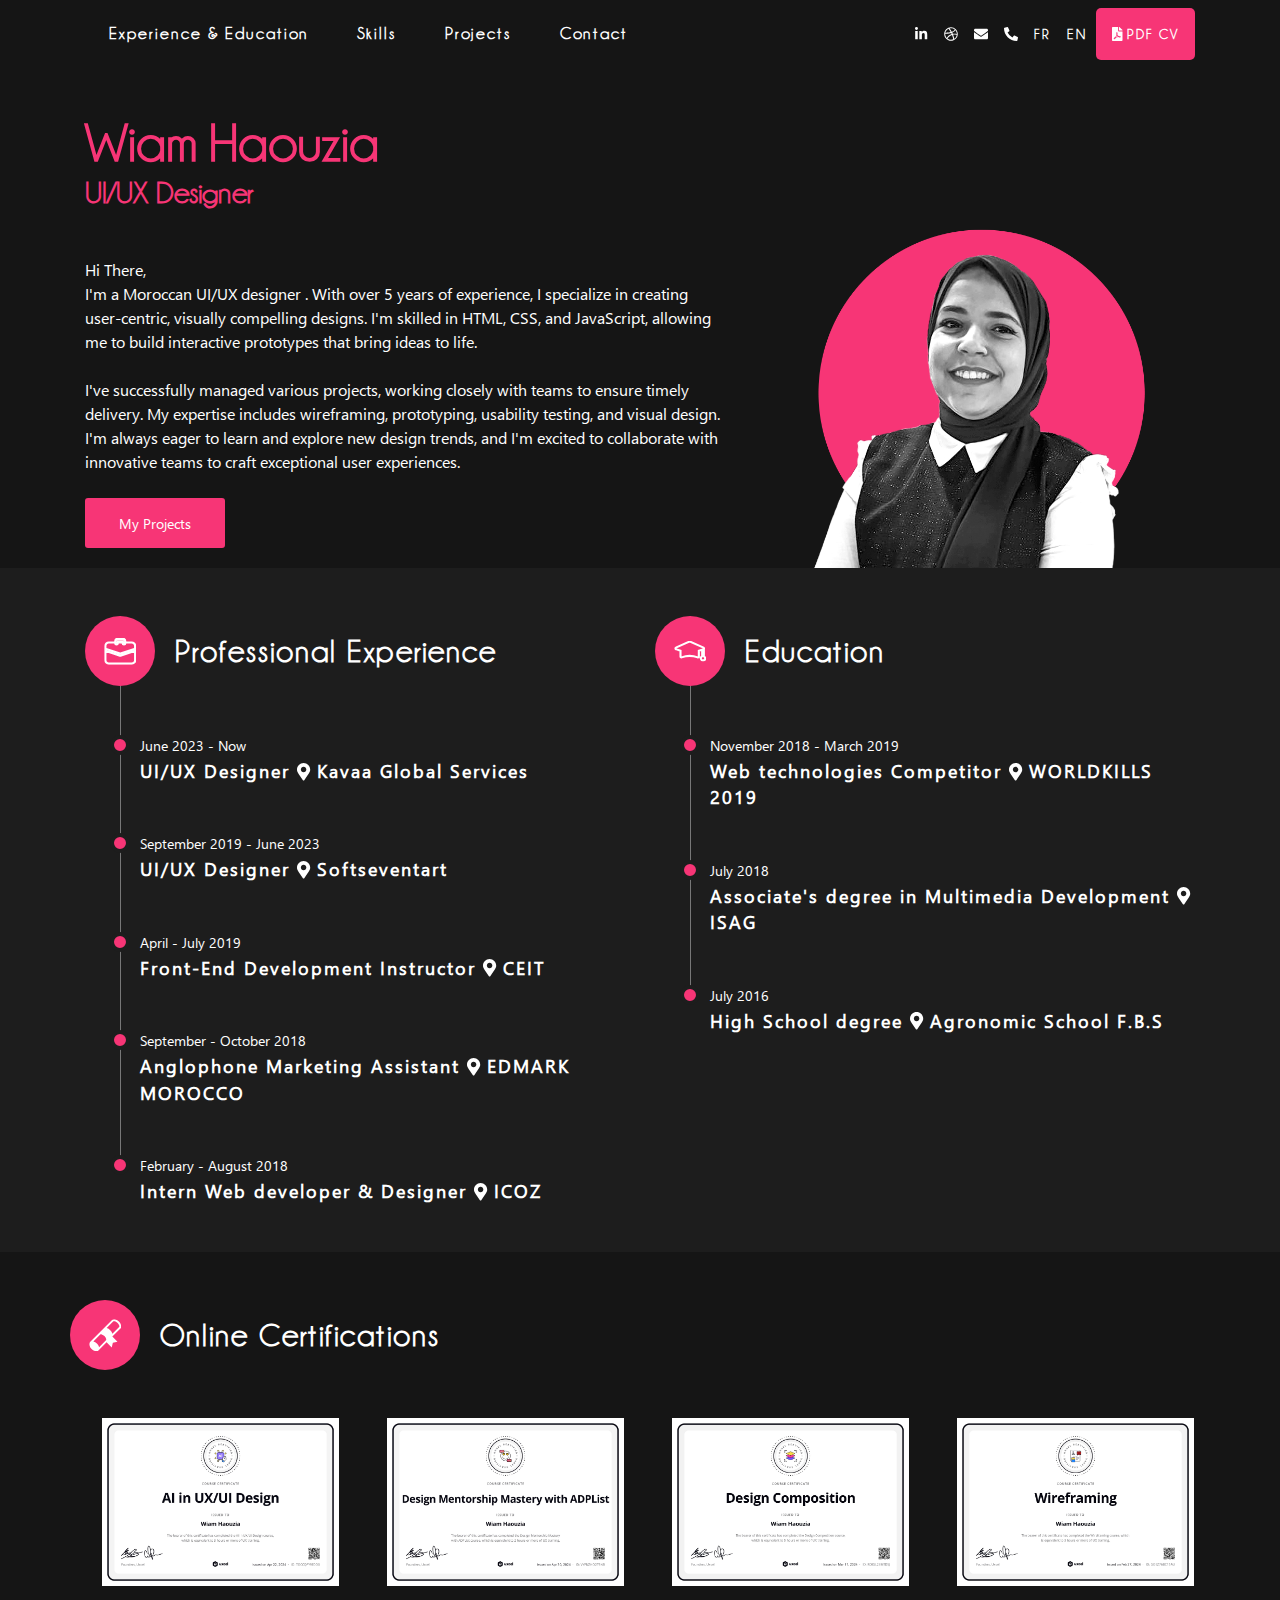
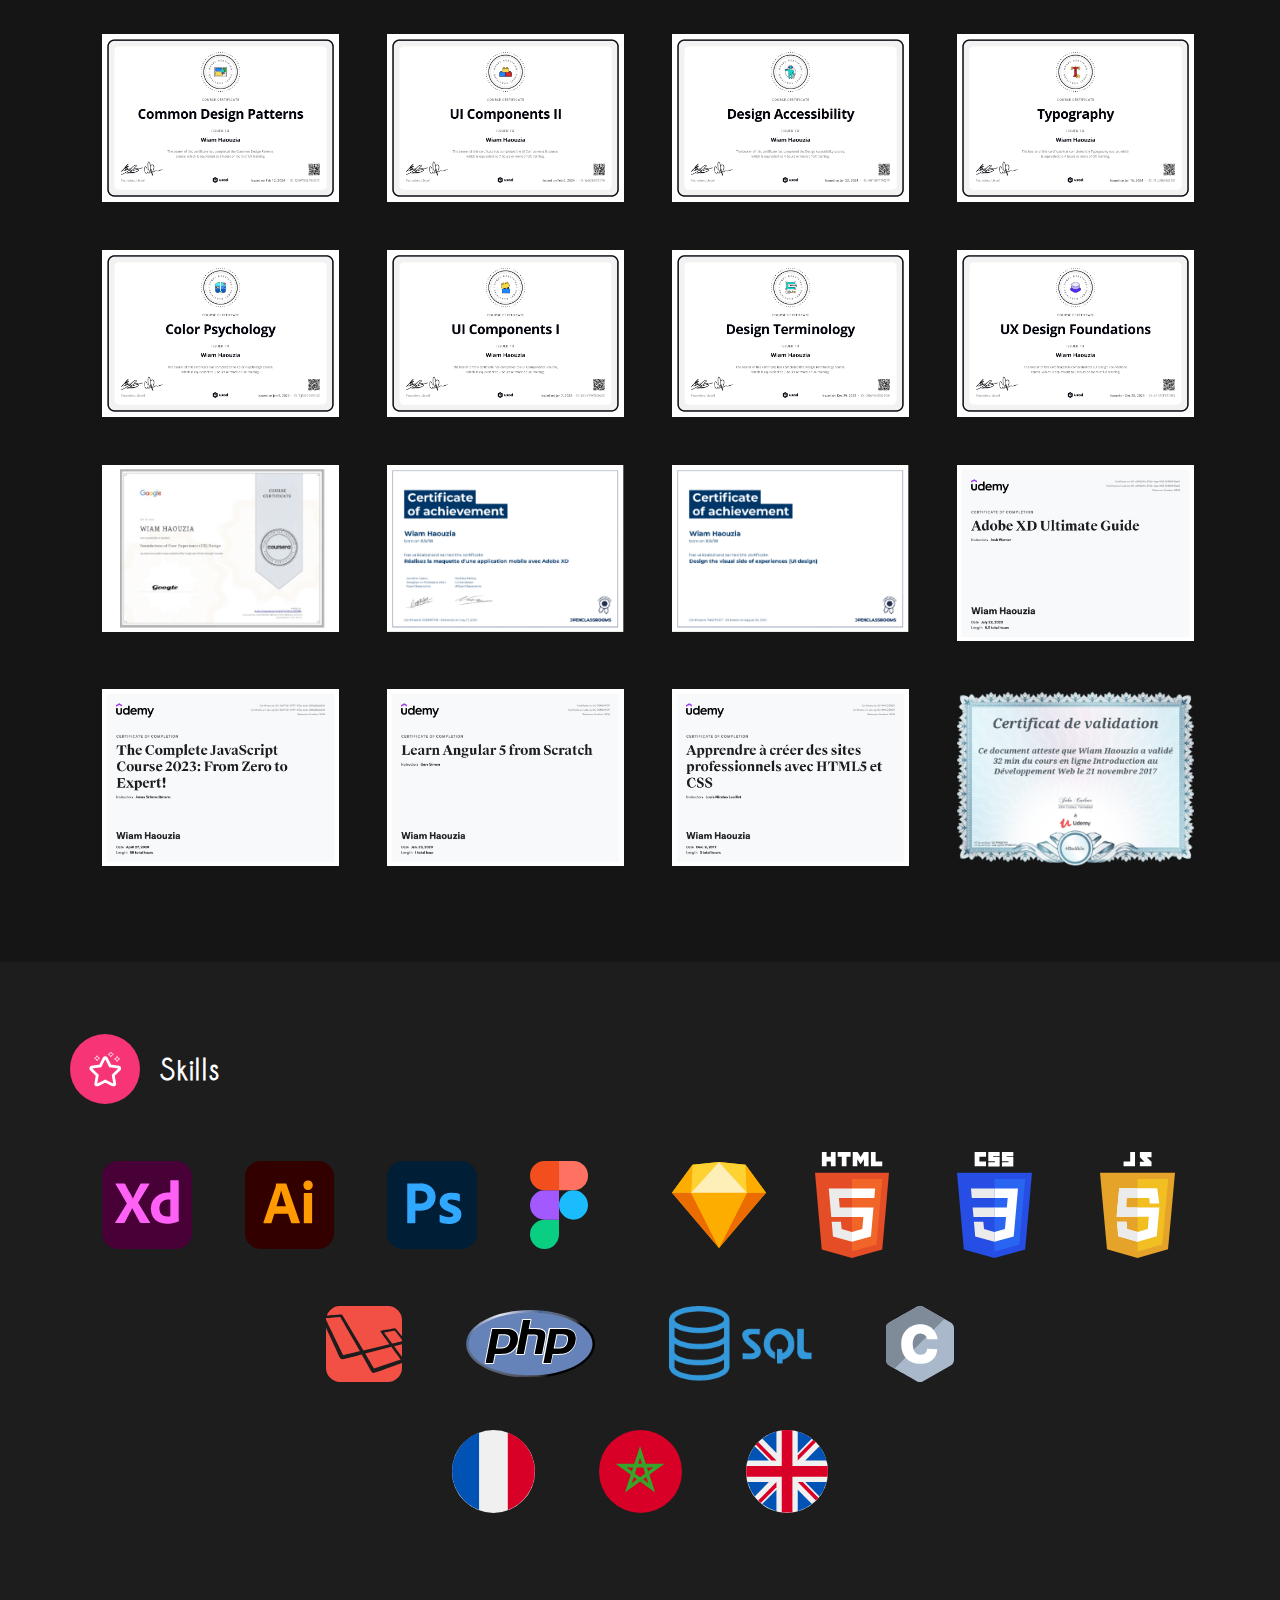
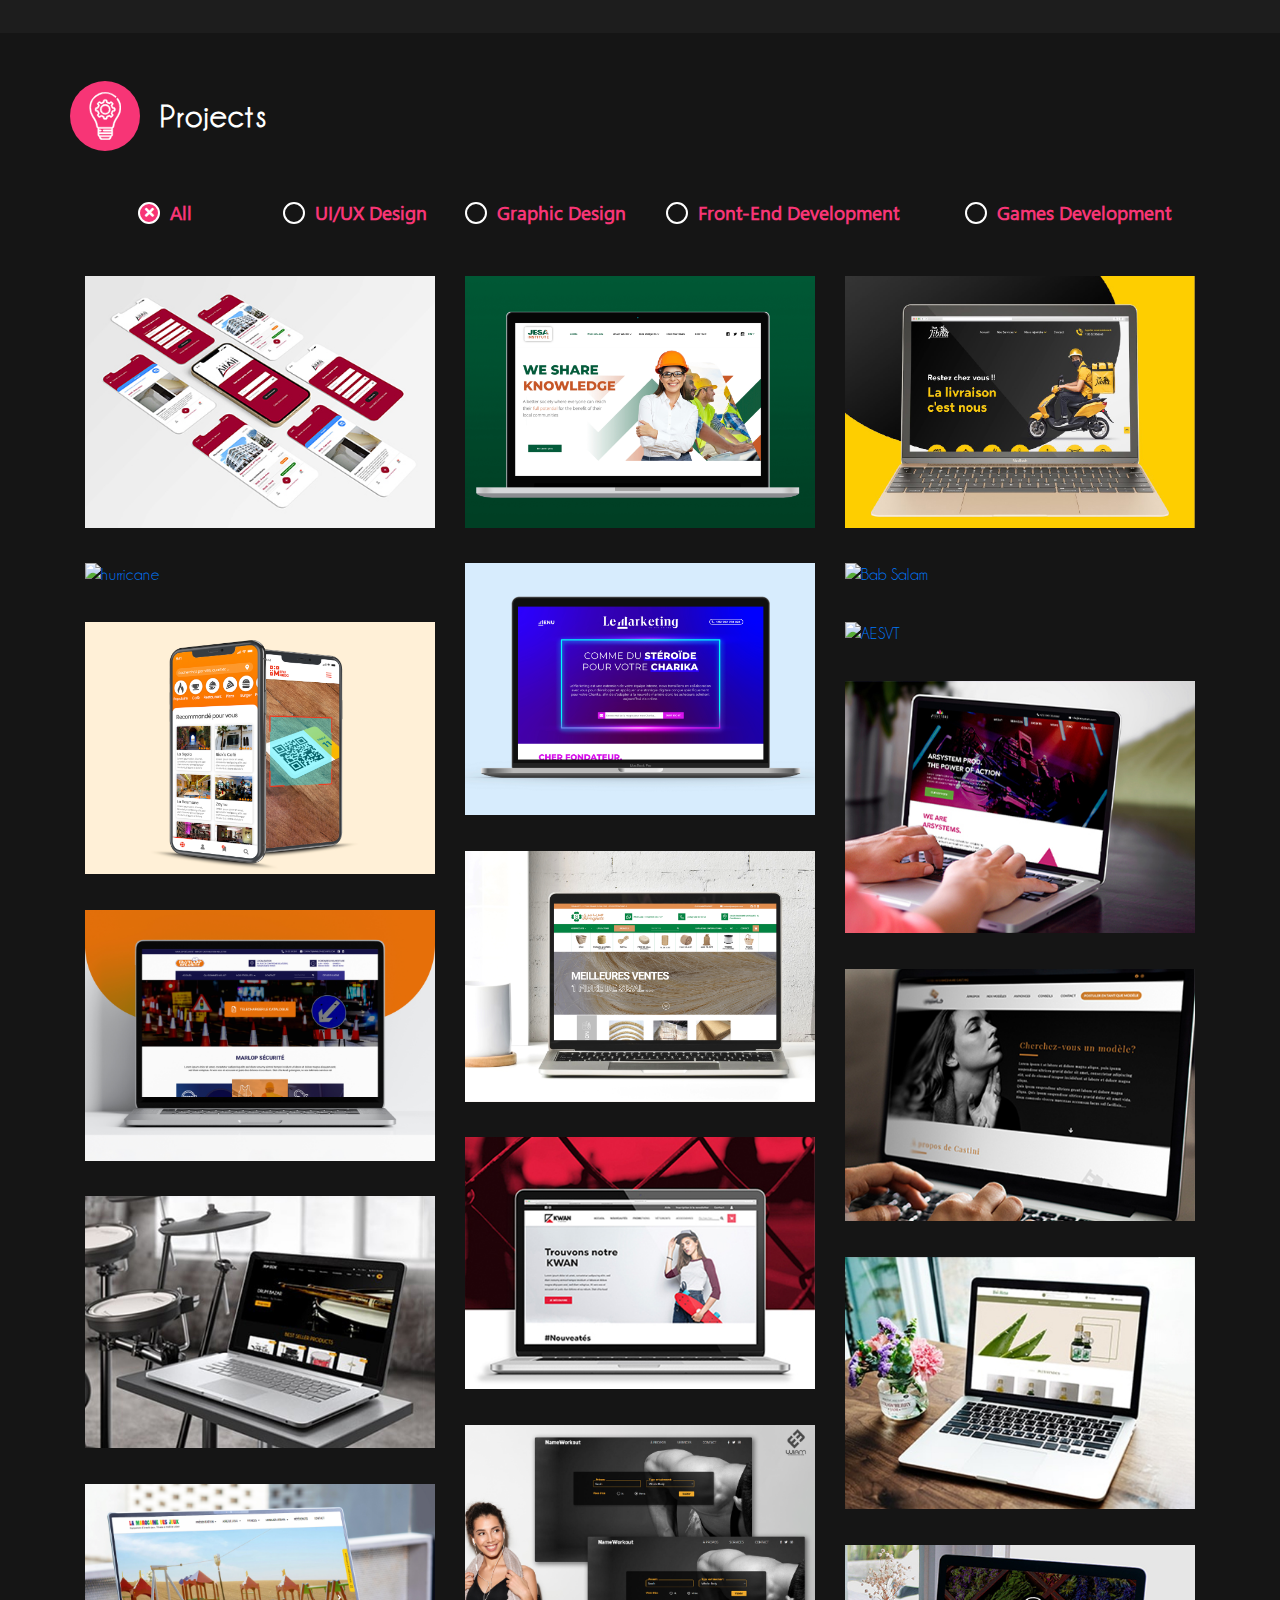
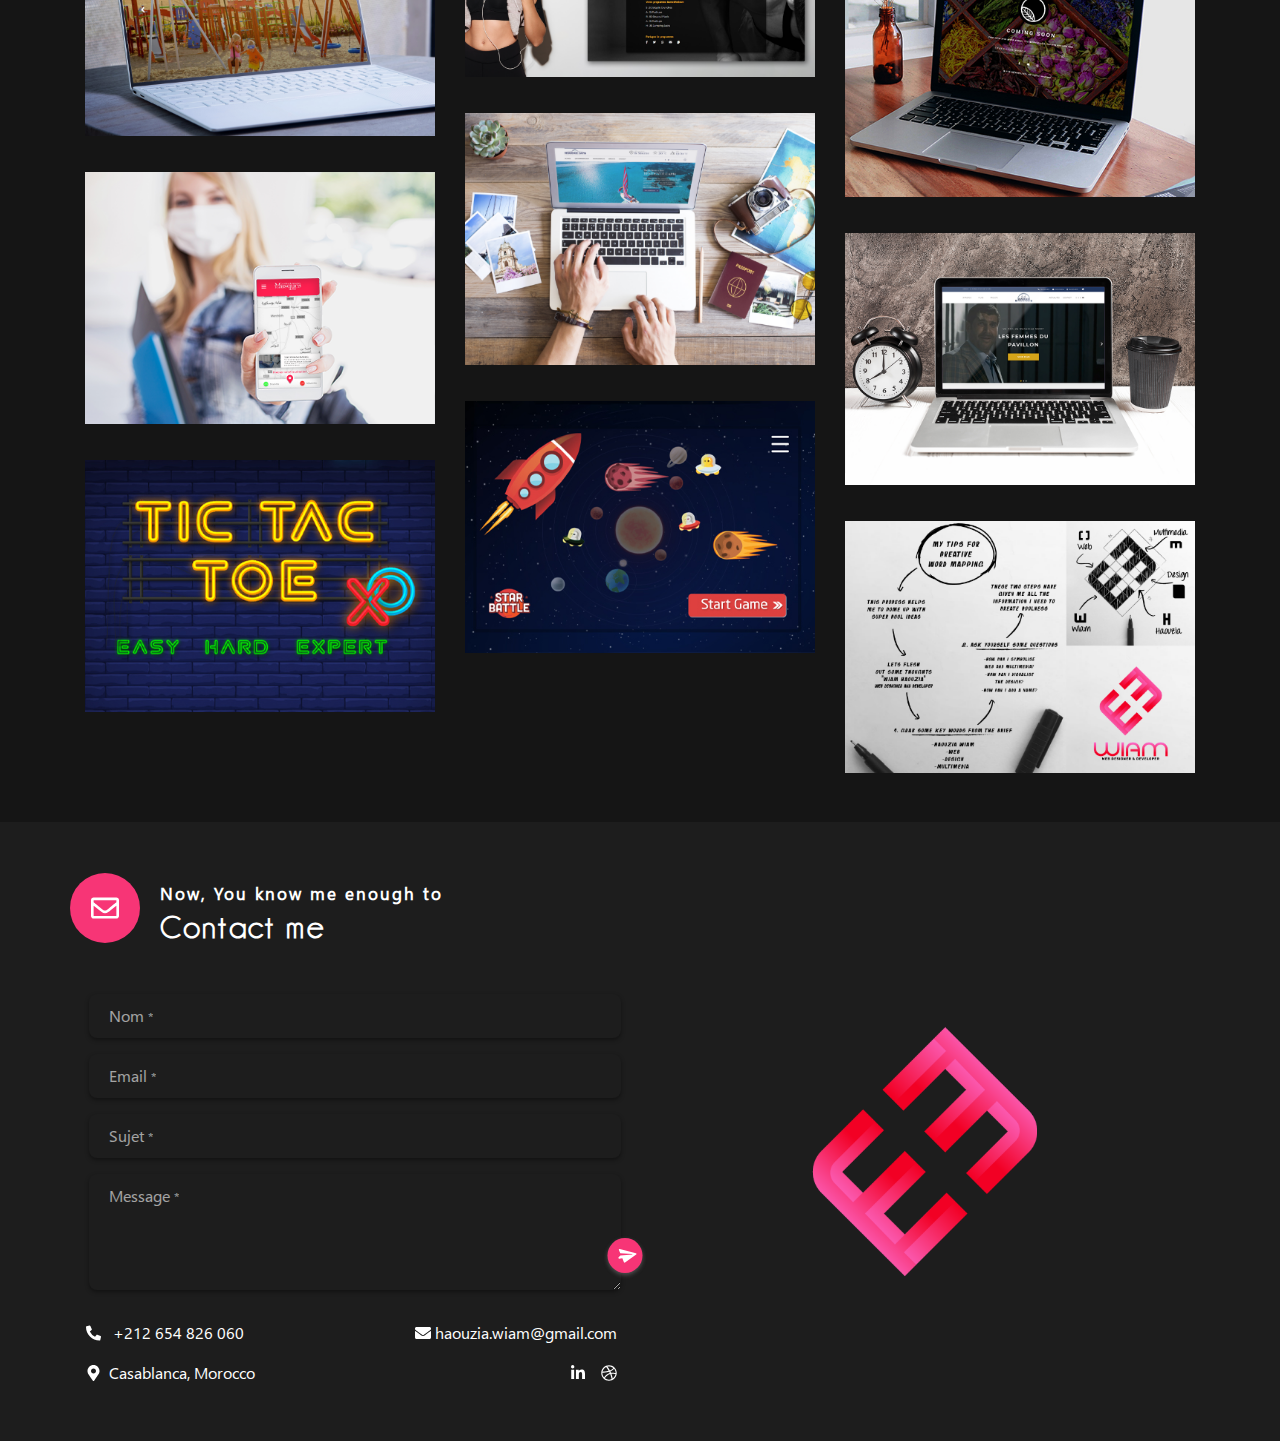
==== index.html @ c9cec3f2 "g" ====
<!DOCTYPE html>
<html lang="en">
<head>
   <!-- Google tag (gtag.js) -->
<script async src="https://www.googletagmanager.com/gtag/js?id=G-D6KEL7SD7N"></script>
<script>
  window.dataLayer = window.dataLayer || [];
  function gtag(){dataLayer.push(arguments);}
  gtag('js', new Date());

  gtag('config', 'G-D6KEL7SD7N');
</script>
    <meta charset="UTF-8">
    <meta name="viewport" content="width=device-width, initial-scale=1.0">
    <title>Wiam Haouzia • Portfolio</title>

    <!-- CSS only -->
    <link rel="stylesheet" href="./assets/css/lib/bootstrap-4.5.0/css/bootstrap.min.css">
    <link rel="stylesheet" href="./assets/css/lib/font-awesome.min.css">
    <link rel="stylesheet" href="./assets/css/lib/magnific-popup.min.css">
    <link rel="stylesheet" href="./assets/css/lib/cubeportfolio.min.css">
    <link rel="stylesheet" href="./assets/js/lib/lightgallery/css/lightgallery.min.css">
    <link rel="stylesheet" href="./assets/js/lib/lightgallery/css/lg-transitions.min.css">
    <link rel="stylesheet" href="./assets/css/style.css">
    
    <link rel="shortcut icon" href="./assets/img/Logo_1.png" type="image/png">
    <style>
        .local_selector.active{
            text-decoration: underline;
        }
    </style>
</head>
<body>
    
    <header class="main-header">
        <nav class="navbar navbar-expand-md navbar-dark bg-black sitck-head fixed-top">
            <div class="container">
                <a class="navbar-brand d-lg-none" href="#">
                    <img class="max-width-4" src="./assets/img/Logo_1.png" alt="">
                </a>
                <button class="navbar-toggler d-lg-none" type="button" data-toggle="collapse" data-target="#collapsibleNavId" aria-controls="collapsibleNavId"
                    aria-expanded="false" aria-label="Toggle navigation">
                    <span class="navbar-toggler-icon"></span>
                </button>
                <div class="collapse navbar-collapse" id="collapsibleNavId">
                    <ul class="navbar-nav mr-auto mt-2 mt-lg-0">
                        <li class="nav-item mx-md-3">
                            <a class="nav-link" href="#experience-education" data-lkey="experience_education">Experience & Education</a>
                        </li>
                        <li class="nav-item mx-md-3">
                            <a class="nav-link" href="#skills" data-lkey="skills">Skills</a>
                        </li>
                        <li class="nav-item mx-md-3">
                            <a class="nav-link" href="#projects" data-lkey="projects">Projects</a>
                        </li>
                        <li class="nav-item mx-md-3">
                            <a class="nav-link" href="#contact" data-lkey="contact">Contact</a>
                        </li>
                    </ul>
                    <ul class="navbar-nav ml-auto social-links">
                        <li class="nav-item d-md-inline d-none">
                            <a class="nav-link px-2" target="_blank" href="https://www.linkedin.com/in/wiam-haouzia-5a90a1142/"> <i class="fab fa-linkedin-in"></i> </a>
                        </li>
                        <li class="nav-item d-md-inline d-none">
                            <a class="nav-link px-2" target="_blank" href="https://dribbble.com/wiam_haouzia"> <i class="fab fa-dribbble"></i> </a>
                        </li>
                        <li class="nav-item d-md-inline d-none">
                            <a class="nav-link px-2" target="_blank" href="mailto:haouzia.wiam@gmail.com"> <i class="fas fa-envelope"></i> </a>
                        </li>
                        
                        <li class="nav-item d-md-inline d-flex justify-content-center" >
                            <a class="nav-link d-md-none d-inline px-2" href="assets/CV_compressed.pdf"> <i class="fa-solid fa-file-pdf"></i> CV</a>
                            <a class="nav-link d-md-none d-inline px-2" href="https://www.linkedin.com/in/wiam-haouzia-5a90a1142/"> <i class="fab fa-linkedin-in"></i> </a>
                            <a class="nav-link d-md-none d-inline px-2" href="https://dribbble.com/wiam_haouzia"> <i class="fab fa-dribbble"></i> </a>
                            <a class="nav-link d-md-none d-inline px-2" href="mailto:haouzia.wiam@gmail.com"> <i class="fas fa-envelope"></i> </a>
                            <a class="nav-link px-2" href="tel:+212654826260"> <i class="fas fa-phone-alt"></i> </a>
                        </li>
                        <li class="nav-item d-flex justify-content-center" >
                            <a class="nav-link px-2 text-uppercase local_selector" data-local="fr" href="#"> fr </a>
                            <a class="nav-link px-2 text-uppercase local_selector" data-local="en" href="#"> en </a>
                        </li>
                        
                        <li class="nav-item d-md-inline d-none" style="
                        border-radius: 5px;
                        background: var(--sowi-color-f73576);
                    ">
                            <a class="nav-link px-3" target="_blank" href="assets/CV_compressed.pdf"> <i class="fas fa-file-pdf"></i> PDF CV</a>
                        </li>
                    </ul>
                </div>
            </div>
        </nav>
    </header>

    <section class="banner-home bg-black">
        <div class="container">
            <div class="row align-items-end" style="height:500px" >
                <div class="col-md-7 order-md-1 order-2">
                    <div class="w-100 py-5 caption-block">
                        <div class="caption-title mb-5 lax" data-lax-preset="fadeOut">
                            <h1 class="title" data-lkey="caption_title">Wiam Haouzia</h1>
                            <span class="subtitle" data-lkey="caption_subtitle">UI/UX Designer</span>
                        </div>
                        <div class="caption-content mb-4 lax" data-lax-preset="zoomInOut-0.5 fadeOut">
                            <!--<p data-lkey="caption_body">-->
                            <p data-lkey="caption_body">Hi There, <br> I'm a Moroccan UI/UX designer . With over 5 years of experience, I specialize in creating user-centric, visually compelling designs. I'm skilled in HTML, CSS, and JavaScript, allowing me to build interactive prototypes that bring ideas to life. <br> <br>

                                I've successfully managed various projects, working closely with teams to ensure timely delivery. My expertise includes wireframing, prototyping, usability testing, and visual design. I'm always eager to learn and explore new design trends, and I'm excited to collaborate with innovative teams to craft exceptional user experiences.</p>
                        </div>
                        <div class="caption-footer lax" data-lax-preset="fadeOut">
                            <a class="btn btn-siwo d-flex align-items-center justify-content-center flex-column" href ="#projects" id="projectsBtn">
                                <span data-lkey="caption_btn">My Projects</span>
                                <span class="d-block btn-hidden-icon"> <i class="fas fa-chevron-down"></i></span>
                            </a>
                        </div>
                    </div>
                </div>
                <div class="col-md-5 order-md-2 order-1 text-center">
                        <img class="img-fluid max-width-24 lax"  data-lax-preset="leftToRight-.1 " src="./assets/img/ma-photo@2x.png" alt="wiam haouzia">
                    
                </div>
            </div>
        </div>
    </section>

    <main>
        <section class="pro-educ-area bg-dark py-5" id="experience-education">
            <div class="container">
                <div class="row">
                    <div class="col-md-6">
                        <div class="timeline-block">
                            <div class="timeline-header d-flex align-items-center mb-5">
                                <div class="timeline-icon col-auto lax" data-lax-preset="zoomInOut"> <img class="lax" data-lax-preset="fadeInOut" src="./assets/img/icons/work.svg" alt=""> </div>
                                <div class="timeline-title h2 col px-0 lax" data-lax-preset="fadeInOut" data-lkey="t_professional_experience">Professional Experience</div>
                            </div>
                            <div class="timeline-body mt-3">
                                <div class="timeline-item mb-5 lax" data-lax-preset="fadeInOut">
                                    <span class="-date" data-lkey="pro_exp_0_date">June 2023 - Now</span>
                                    <h3 class="-title" data-lkey="pro_exp_0_title">UI/UX Designer <i class="fas fa-map-marker-alt"></i> Kavaa Global Services</h3>
                                </div>
                                <div class="timeline-item mb-5 lax" data-lax-preset="fadeInOut">
                                    <span class="-date" data-lkey="pro_exp_1_date">September 2019 - June 2023</span>
                                    <h3 class="-title" data-lkey="pro_exp_1_title">UI/UX Designer <i class="fas fa-map-marker-alt"></i> Softseventart</h3>
                                </div>
                            
                                <div class="timeline-item mb-5 lax" data-lax-preset="fadeInOut">
                                    <span class="-date" data-lkey="pro_exp_2_date">April - July 2019</span>
                                    <h3 class="-title" data-lkey="pro_exp_2_title">Front-End  Development Instructor <i class="fas fa-map-marker-alt"></i> CEIT</h3>
                                </div>
                                <div class="timeline-item mb-5 lax" data-lax-preset="fadeInOut">
                                    <span class="-date" data-lkey="pro_exp_3_date">September - October 2018</span>
                                    <h3 class="-title" data-lkey="pro_exp_3_title">Anglophone Marketing Assistant <i class="fas fa-map-marker-alt"></i> EDMARK MOROCCO</h3>
                                </div>
                                <div class="timeline-item lax" data-lax-preset="fadeInOut">
                                    <span class="-date" data-lkey="pro_exp_4_date">February - August 2018</span>
                                    <h3 class="-title" data-lkey="pro_exp_4_title">Intern Web developer & Designer <i class="fas fa-map-marker-alt"></i> ICOZ</h3>
                                </div>
                            </div>
                            <span class="timeline-dots lax" data-lax-preset="fadeInOut zoomInOut"></span>
                        </div>
                    </div>
                    <div class="col-md-6 mt-0 mt-md-0 mt-5">
                        <div class="timeline-block">
                            <div class="timeline-header d-flex align-items-center mb-5">
                                <div class="timeline-icon col-auto lax" data-lax-preset="zoomInOut"> <img class="lax" data-lax-preset="fadeInOut" src="./assets/img/icons/mortarboard.svg" alt=""> </div>
                                <div class="timeline-title h2 col px-0 lax" data-lax-preset="fadeInOut" data-lkey="t_education">Education</div>
                            </div>
                            <div class="timeline-body mt-3">
                                <div class="timeline-item mb-5 lax" data-lax-preset="fadeInOut">
                                    <span class="-date" data-lkey="ed_1_date">November 2018 - March 2019</span>
                                    <h3 class="-title" data-lkey="ed_1_title">Web technologies Competitor <i class="fas fa-map-marker-alt"></i> WORLDKILLS 2019</h3>
                                </div>
                                <div class="timeline-item mb-5 lax" data-lax-preset="fadeInOut">
                                    <span class="-date" data-lkey="ed_2_date">July 2018</span>
                                    <h3 class="-title" data-lkey="ed_2_title">Associate's degree in Multimedia Development <i class="fas fa-map-marker-alt"></i> ISAG</h3>
                                </div>
                                <div class="timeline-item lax" data-lax-preset="fadeInOut">
                                    <span class="-date" data-lkey="ed_3_date">July 2016</span>
                                    <h3 class="-title" data-lkey="ed_3_title">High School degree <i class="fas fa-map-marker-alt"></i> Agronomic School F.B.S</h3>
                                </div>
                            </div>
                            <span class="timeline-dots lax" data-lax-preset="fadeInOut zoomInOut"></span>
                        </div>
                    </div>
                </div>
            </div>
        </section>

        <section class="certifications-area bg-black py-5">
            <div class="container">
                <div class="row section-title align-items-center mb-5 px-md-0 px-3">
                    <div class="title-icon col-auto lax" data-lax-preset="zoomInOut"> <img class="lax" data-lax-preset="fadeInOut" src="./assets/img/icons/contract.svg" alt=""> </div>
                    <div class="-title h2 col px-0 lax" data-lax-preset="fadeInOut" data-lkey="t_online_certifications">Online Certifications</div>
                </div> 
                <div class="row justify-content-center" data-popup="gallery">
                    <div class="col-md-3 px-md-4 px-3 mb-5 lax" data-lax-preset="zoomInOut fadeInOut">
                        <a href="assets/img/certifications/AI in UX UI Design-min.jpg"  data-popup="gallery-item">
                            <img class="img-fluid mx-md-2" src="./assets/img/certifications/AI in UX UI Design-min.jpg" alt="UXCEL AI in UX UI Design-min.jpg">
                        </a>
                    </div>
                    <div class="col-md-3 px-md-4 px-3 mb-5 lax" data-lax-preset="zoomInOut fadeInOut">
                        <a href="assets/img/certifications/Design Mentorship Mastery with ADPList-min.jpg"  data-popup="gallery-item">
                            <img class="img-fluid mx-md-2" src="./assets/img/certifications/Design Mentorship Mastery with ADPList-min.jpg" alt="UXCEL Design Mentorship Mastery with ADPList">
                        </a>
                    </div>

                    <div class="col-md-3 px-md-4 px-3 mb-5 lax" data-lax-preset="zoomInOut fadeInOut">
                        <a href="assets/img/certifications/Design Composition-min.jpg"  data-popup="gallery-item">
                            <img class="img-fluid mx-md-2" src="./assets/img/certifications/Design Composition-min.jpg" alt="UXCEL Design Composition">
                        </a>
                    </div>

                    <div class="col-md-3 px-md-4 px-3 mb-5 lax" data-lax-preset="zoomInOut fadeInOut">
                        <a href="assets/img/certifications/Wireframing-min.jpg"  data-popup="gallery-item">
                            <img class="img-fluid mx-md-2" src="./assets/img/certifications/Wireframing-min.jpg" alt="UXCEL Wireframing">
                        </a>
                    </div>


                    <div class="col-md-3 px-md-4 px-3 mb-5 lax" data-lax-preset="zoomInOut fadeInOut">
                        <a href="assets/img/certifications/Common Design Patterns-min.jpg"  data-popup="gallery-item">
                            <img class="img-fluid mx-md-2" src="./assets/img/certifications/Common Design Patterns-min.jpg" alt="UXCEL Common Design Patterns">
                        </a>
                    </div>

                    <div class="col-md-3 px-md-4 px-3 mb-5 lax" data-lax-preset="zoomInOut fadeInOut">
                        <a href="assets/img/certifications/UI Components II-min.jpg"  data-popup="gallery-item">
                            <img class="img-fluid mx-md-2" src="./assets/img/certifications/UI Components II-min.jpg" alt="UXCEL UI Components II">
                        </a>
                    </div>
                    <div class="col-md-3 px-md-4 px-3 mb-5 lax" data-lax-preset="zoomInOut fadeInOut">
                        <a href="assets/img/certifications/Design Accessibility-min.jpg"  data-popup="gallery-item">
                            <img class="img-fluid mx-md-2" src="./assets/img/certifications/Design Accessibility-min.jpg" alt="UXCEL Design Accessibility">
                        </a>
                    </div>
                    


                    <div class="col-md-3 px-md-4 px-3 mb-5 lax" data-lax-preset="zoomInOut fadeInOut">
                        <a href="assets/img/certifications/Typography-min.jpg"  data-popup="gallery-item">
                            <img class="img-fluid mx-md-2" src="./assets/img/certifications/Typography-min.jpg" alt="UXCEL Typography">
                        </a>
                    </div>
                    
                    <div class="col-md-3 px-md-4 px-3 mb-5 lax" data-lax-preset="zoomInOut fadeInOut">
                        <a href="assets/img/certifications/Color Psychology-min.jpg"  data-popup="gallery-item">
                            <img class="img-fluid mx-md-2" src="./assets/img/certifications/Color Psychology-min.jpg" alt="UXCEL Color Psychology">
                        </a>
                    </div>
                    <div class="col-md-3 px-md-4 px-3 mb-5 lax" data-lax-preset="zoomInOut fadeInOut">
                        <a href="assets/img/certifications/UI Components I-min.jpg"  data-popup="gallery-item">
                            <img class="img-fluid mx-md-2" src="./assets/img/certifications/UI Components I-min.jpg" alt="UXCEL UI Components I">
                        </a>
                    </div>

                    <div class="col-md-3 px-md-4 px-3 mb-5 lax" data-lax-preset="zoomInOut fadeInOut">
                        <a href="assets/img/certifications/Design Terminology-min.jpg"  data-popup="gallery-item">
                            <img class="img-fluid mx-md-2" src="./assets/img/certifications/Design Terminology-min.jpg" alt="UXCEL Design Terminology">
                        </a>
                    </div>
                    <div class="col-md-3 px-md-4 px-3 mb-5 lax" data-lax-preset="zoomInOut fadeInOut">
                        <a href="assets/img/certifications/UX Design Foundations-min.jpg"  data-popup="gallery-item">
                            <img class="img-fluid mx-md-2" src="./assets/img/certifications/UX Design Foundations-min.jpg" alt="UXCEL UX Design Foundations">
                        </a>
                    </div>



                    <div class="col-md-3 px-md-4 px-3 mb-5 lax" data-lax-preset="zoomInOut fadeInOut">
                        <a href="assets/img/certifications/Coursera-google.jpg"  data-popup="gallery-item">
                            <img class="img-fluid mx-md-2" src="./assets/img/certifications/coursera-google1x.jpg" alt="Google UX Design course">
                        </a>
                    </div>

                    <div class="col-md-3 px-md-4 px-3 mb-5 lax" data-lax-preset="zoomInOut fadeInOut">
                        <a href="assets/img/certifications/Openclassrooms-Maquette-mobile-Xd@2x.png"  data-popup="gallery-item">
                            <img class="img-fluid mx-md-2" src="./assets/img/certifications/Openclassrooms-Maquette-mobile-Xd.png" alt="Openclassrooms-Maquette-mobile-Xd">
                        </a>
                    </div>
                    
                    <div class="col-md-3 px-md-4 px-3 mb-5 lax" data-lax-preset="zoomInOut fadeInOut">
                        <a href="assets/img/certifications/Openclassrooms-UI-design@2x.png"  data-popup="gallery-item">
                            <img class="img-fluid mx-md-2" src="./assets/img/certifications/Openclassrooms-UI-design.png" alt="Openclassrooms-UI-design">
                        </a>
                    </div>
                    
                    <div class="col-md-3 px-md-4 px-3 mb-5 lax" data-lax-preset="zoomInOut fadeInOut">
                        <a href="assets/img/certifications/Udemy Xd.jpg"  data-popup="gallery-item">
                            <img class="img-fluid mx-md-2" src="./assets/img/certifications/Udemy Xd.jpg" alt="Udemy-Adobe xd">
                        </a>
                    </div>

                    <div class="col-md-3 px-md-4 px-3 mb-5 lax" data-lax-preset="zoomInOut fadeInOut">
                        <a href="assets/img/certifications/Udemy JS.jpg"  data-popup="gallery-item">
                            <img class="img-fluid mx-md-2" src="./assets/img/certifications/Udemy JS.jpg" alt="Udemy-javascript">
                        </a>
                    </div>

                    <div class="col-md-3 px-md-4 px-3 mb-5 lax" data-lax-preset="zoomInOut fadeInOut">
                        <a href="assets/img/certifications/Udemy Angular.jpg"  data-popup="gallery-item">
                            <img class="img-fluid mx-md-2" src="./assets/img/certifications/Udemy Angular.jpg" alt="Udemy-Angular">
                        </a>
                    </div>

                    <div class="col-md-3 px-md-4 px-3 mb-5 lax" data-lax-preset="zoomInOut fadeInOut">
                        <a href="assets/img/certifications/Udemy HTML CSS.jpg"  data-popup="gallery-item">
                            <img class="img-fluid mx-md-2" src="./assets/img/certifications/Udemy HTML CSS.jpg" alt="Udemy-Apprendre-Html5-et-CSS3">
                        </a>
                    </div>

                    <div class="col-md-3 px-md-4 px-3 mb-5 lax" data-lax-preset="zoomInOut fadeInOut">
                        <a href="assets/img/certifications/Udemy-Introduction-Web-Dev@2x.png"  data-popup="gallery-item">
                            <img class="img-fluid mx-md-2" src="./assets/img/certifications/Udemy-Introduction-Web-Dev@2x.png" alt="Udemy-Introduction-Web-Dev">
                        </a>
                    </div>
                </div>
            </div>
        </section>


        <section class="certifications-area bg-dark py-5" id="skills">
            <div class="container my-4">
                <div class="row section-title align-items-center mb-5 px-md-0 px-3">
                    <div class="title-icon"> <img src="./assets/img/icons/confident.svg" alt=""> </div>
                    <div class="-title h2" data-lkey="t_skills">Skills</div>
                </div>
                <div class="row justify-content-center align-items-center">
                    <div class="col-md col-4 px-md-4 px-3 mb-5 lax" data-lax-preset="fadeInOut">
                        <img class="img-fluid mx-md-2" src="./assets/img/skills/adobe-xd-seeklogo.com.svg" alt="Adobe-xd" title="Adobe XD">
                    </div>
                    <div class="col-md col-4 px-md-4 px-3 mb-5 lax" data-lax-preset="fadeInOut">
                        <img class="img-fluid mx-md-2" src="./assets/img/skills/ai.svg" alt="Adobe-illustrator" title="Adobe Illustrator">
                    </div>
                    <div class="col-md col-4 px-md-4 px-3 mb-5 lax" data-lax-preset="fadeInOut">
                        <img class="img-fluid mx-md-2" src="./assets/img/skills/ps.svg" alt="adobe photoshop" title="Adobe Photoshop">
                    </div>
                    <div class="col-md col-4 px-md-4 px-3 mb-5 lax" data-lax-preset="fadeInOut">
                        <img class="img-fluid mx-md-2" src="./assets/img/skills/figma-seeklogo.com.svg" alt="figma" title="Figma">
                    </div>
                    <div class="col-md col-4 px-md-4 px-3 mb-5 lax" data-lax-preset="fadeInOut">
                        <img class="img-fluid mx-md-2" src="./assets/img/skills/sketch-seeklogo.com.svg" alt="sketch" title="Sketch">
                    </div>
                    <div class="col-md col-4 px-md-4 px-3 mb-5 lax" data-lax-preset="fadeInOut">
                        <img class="img-fluid mx-md-2" src="./assets/img/skills/html5-seeklogo.svg" alt="html5" title="html 5">
                    </div>
                    <div class="col-md col-4 px-md-4 px-3 mb-5 lax" data-lax-preset="fadeInOut">
                        <img class="img-fluid mx-md-2" src="./assets/img/skills/css-3-seeklogo.svg" alt="css-3" title="Css 3">
                    </div>
                    <div class="col-md col-4 px-md-4 px-3 mb-5 lax" data-lax-preset="fadeInOut">
                        <img class="img-fluid mx-md-2" src="./assets/img/skills/javascript.svg" alt="javascript" title="JavaScript">
                    </div>
                </div>
                <div class="row justify-content-center align-items-center">
                    <div class="col-md-auto col-4 px-md-4 px-3 mb-5 lax" data-lax-preset="fadeInOut">
                        <img class="img-fluid mx-md-2" src="./assets/img/skills/laravel-seeklogo.com.svg" alt="Openclassrooms-Maquette-mobile-Xd">
                    </div>
                    <div class="col-md-auto col-4 px-md-4 px-3 mb-5 lax" data-lax-preset="fadeInOut">
                        <img class="img-fluid mx-md-2" src="./assets/img/skills/PHP.png" alt="Openclassrooms-Maquette-mobile-Xd">
                    </div>
                    <div class="col-md-auto col-4 px-md-4 px-3 mb-5 lax" data-lax-preset="fadeInOut">
                        <img class="img-fluid mx-md-2" src="./assets/img/skills/sql.png" alt="Openclassrooms-Maquette-mobile-Xd">
                    </div>
                    <div class="col-md-auto col-4 px-md-4 px-3 mb-5 lax" data-lax-preset="fadeInOut">
                        <img class="img-fluid mx-md-2" src="./assets/img/skills/c-programming-language-seeklogo.com.svg" alt="Openclassrooms-Maquette-mobile-Xd">
                    </div>
                </div>
                <div class="row justify-content-center align-items-center">
                    <div class="col-md-auto col-4 px-md-4 px-3 mb-5 lax" data-lax-preset="fadeInOut">
                        <img class="img-fluid mx-md-2" src="./assets/img/langs/france.svg" alt="French" title="French">
                    </div>
                    <div class="col-md-auto col-4 px-md-4 px-3 mb-5 lax" data-lax-preset="fadeInOut">
                        <img class="img-fluid mx-md-2" src="./assets/img/langs/morocco.svg" alt="Arabic" title="Arabic">
                    </div>
                    <div class="col-md-auto col-4 px-md-4 px-3 mb-5 lax" data-lax-preset="fadeInOut">
                        <img class="img-fluid mx-md-2" src="./assets/img/langs/united-kingdom.svg" alt="English" title="English">
                    </div>
                </div>
            </div>
        </section>

        <section class="project-area bg-black d-block py-5" id="projects">
            <div class="container">
                <div class="row section-title align-items-center mb-5 px-md-0 px-3">
                    <div class="title-icon"> <img src="./assets/img/icons/innovation.svg" alt="Projects"> </div>
                    <div class="-title h2" data-lkey="t_projects">Projects</div>
                </div>
                <div class="row pb-5 justify-content-around" id="filters-container">
                    <div class="p-md-0 col-md-2 text-center">
                        <div data-filter="*" class="cbp-filter-item cbp-filter-item-active "> <span></span> <div class="d-inline-block" data-lkey="filter_all">All</div> </div>
                    </div>
                    <div class="p-md-0 col-md-2 text-center tex">
                        <div data-filter=".ui-ux-design" class="cbp-filter-item "><span></span> <div class="d-inline-block" data-lkey="filter_uiux_design">UI/UX Design</div> </div>
                    </div>
                    <div class="p-md-0 col-md-2 text-center tex">
                        <div data-filter=".graphic-design" class="cbp-filter-item "><span></span> <div class="d-inline-block" data-lkey="filter_graphic_design"> Graphic Design</div> </div>
                    </div>
                    <div class="p-md-0 col-md-3 text-center tex">
                        <div data-filter=".web-development" class="cbp-filter-item "><span></span> <div class="d-inline-block" data-lkey="filter_web_development">Front-End Development</div> </div>
                    </div>
                    <div class="p-md-0 col-md-3 text-center tex">
                        <div data-filter=".games-development" class="cbp-filter-item "><span></span> <div class="d-inline-block" data-lkey="filter_games_development">Games Development</div> </div>
                    </div>
                </div>
                
                <div class="w-100 grid-container">
                    
                <!--<div class="cbp-item ui-ux-design">-->
                <!--        <div class="cbp-caption">-->
                <!--            <div class="cbp-caption-defaultWrap gallery">-->
                <!--                <div data-src="./assets/img/projects/wireframe1.jpg">-->
                <!--                    <a href="">-->
                <!--                        <img src="./assets/img/projects/wireframe-min.jpg" alt="SAV Allali Wireframe">-->
                <!--                    </a>-->
                <!--                </div>-->
                                
                <!--                <div data-src="./assets/img/projects/wireframe2.jpg" title="Prototype"></div>-->
                                
                <!--                <div width="375" height="812" data-iframe="true" id="google-map" data-src="https://xd.adobe.com/embed/c03bbba6-ae24-43c4-91a5-289136cd4dff-9568/" title="Prototype Cliquable SAV Allali"></div>-->
                <!--            </div>-->
                <!--            <div class="cbp-caption-activeWrap">-->
                <!--                <div class="cbp-l-caption-alignLeft">-->
                <!--                    <div class="cbp-l-caption-body">-->
                <!--                        <ul class="cbp-singlePage cbp-l-caption-button">-->
                <!--                            <li class="list-pro" data-lkey="filter_uiux_design">#UX Design</li>-->
                <!--                        </ul>-->
                <!--                    </div>-->
                <!--                </div>-->
                <!--            </div>-->
                <!--        </div>-->
                <!--    </div>-->
                    
                    <div class="cbp-item ui-ux-design">
                        <div class="cbp-caption">
                            <div class="cbp-caption-defaultWrap gallery">
                                <div data-src="./assets/img/projects/Allali.jpg">
                                    <a href="">
                                        <img src="./assets/img/projects/Allali-min.jpg" alt="SAV Allali">
                                    </a>
                                </div>
                                
                                <div width="375" height="812" data-iframe="true" id="google-map" data-src="./assets/Allali Case Study.pdf" title=""></div>
                            </div>
                            <div class="cbp-caption-activeWrap">
                                <div class="cbp-l-caption-alignLeft">
                                    <div class="cbp-l-caption-body">
                                        <ul class="cbp-singlePage cbp-l-caption-button">
                                            <li class="list-pro" data-lkey="filter_uiux_design">#UI/UX Design</li>
                                        </ul>
                                    </div>
                                </div>
                            </div>
                        </div>
                    </div>

                    <div class="cbp-item ui-ux-design">
                        <div class="cbp-caption">
                            <div class="cbp-caption-defaultWrap gallery">
                                <div data-src="./assets/img/projects/jesa-inst.jpg">
                                    <a href="">
                                        <img src="./assets/img/projects/jesa-inst.jpg" alt="jesa">
                                    </a>
                                </div>
                                
                                <div width="375" height="812" data-iframe="true" id="google-map" data-src="https://xd.adobe.com/embed/eb14c54a-dcd1-4400-aa7a-9bcaf663acd2-be47/" title=""></div>
                            </div>
                            <div class="cbp-caption-activeWrap">
                                <div class="cbp-l-caption-alignLeft">
                                    <div class="cbp-l-caption-body">
                                        <ul class="cbp-singlePage cbp-l-caption-button">
                                            <li class="list-pro" data-lkey="filter_uiux_design">#UI/UX Design</li>
                                        </ul>
                                    </div>
                                </div>
                            </div>
                        </div>
                    </div>

                    <div class="cbp-item ui-ux-design web-development">
                        <div class="cbp-caption">
                            <div class="cbp-caption-defaultWrap gallery">
                                <div data-src="./assets/img/projects/jibna.jpg">
                                    <a href="">
                                        <img src="./assets/img/projects/jibna.jpg" alt="jibna">
                                    </a>
                                </div>
                                
                                <div width="375" height="812" data-iframe="true" id="google-map" data-src="https://xd.adobe.com/embed/88bf31db-c0a6-4ac1-b0f7-e5d9b1d8acb1-ddec/" title=""></div>
                            </div>
                            <div class="cbp-caption-activeWrap">
                                <div class="cbp-l-caption-alignLeft">
                                    <div class="cbp-l-caption-body">
                                        <ul class="cbp-singlePage cbp-l-caption-button">
                                            <li class="list-pro" data-lkey="filter_uiux_design">#UI/UX Design</li>
                                            <li class="list-pro" data-lkey="filter_web_development">#Front-End Development</li>
                                        </ul>
                                    </div>
                                </div>
                            </div>
                        </div>
                    </div>

                    <div class="cbp-item ui-ux-design">
                        <div class="cbp-caption">
                            <div class="cbp-caption-defaultWrap gallery">
                                <div data-src="./assets/img/projects/hurricane.jpg">
                                    <a href="">
                                        <img src="./assets/img/projects/hurricane.jpg" alt="hurricane">
                                    </a>
                                </div>
                                <!-- <iframe width="1920" height="1080" src="https://xd.adobe.com/embed/eb14c54a-dcd1-4400-aa7a-9bcaf663acd2-be47/" frameborder="0" allowfullscreen></iframe> -->
                                <div width="375" height="812" data-iframe="true" id="google-map" data-src="https://xd.adobe.com/embed/eb14c54a-dcd1-4400-aa7a-9bcaf663acd2-be47/" title=""></div>
                            </div>
                            <div class="cbp-caption-activeWrap">
                                <div class="cbp-l-caption-alignLeft">
                                    <div class="cbp-l-caption-body">
                                        <ul class="cbp-singlePage cbp-l-caption-button">
                                            <li class="list-pro" data-lkey="filter_uiux_design">#UI/UX Design</li>
                                        </ul>
                                    </div>
                                </div>
                            </div>
                        </div>
                    </div>
                    
                    <div class="cbp-item ui-ux-design web-development">
                        <div class="cbp-caption">
                            <div class="cbp-caption-defaultWrap gallery">
                                <div data-src="./assets/img/projects/le-marketing.jpg">
                                    <a href="">
                                        <img src="./assets/img/projects/le-marketing.jpg" alt="Le Marketing">
                                    </a>
                                </div>
                                
                                <div width="375" height="812" data-iframe="true" id="google-map" data-src="https://xd.adobe.com/embed/fec56cbc-d273-43cc-adaa-056538bc1618-ab96/" title=""></div>
                            </div>
                            <div class="cbp-caption-activeWrap">
                                <div class="cbp-l-caption-alignLeft">
                                    <div class="cbp-l-caption-body">
                                        <ul class="cbp-singlePage cbp-l-caption-button">
                                            <li class="list-pro" data-lkey="filter_uiux_design">#UI/UX Design</li>
                                            <li class="list-pro" data-lkey="filter_web_development">#Front-End Development</li>
                                        </ul>
                                    </div>
                                </div>
                            </div>
                        </div>
                    </div>
                    
                    
                    <div class="cbp-item ui-ux-design">
                        <div class="cbp-caption">
                            <div class="cbp-caption-defaultWrap gallery">
                                <div data-src="./assets/img/projects/bab-salam.jpg">
                                    <a href="">
                                        <img src="./assets/img/projects/bab-salam.jpg" alt="Bab Salam">
                                    </a>
                                </div>
                                
                                <div width="375" height="812" data-iframe="true" id="google-map" data-src="./assets/Bab Salam.pdf" title=""></div>
                            </div>
                            <div class="cbp-caption-activeWrap">
                                <div class="cbp-l-caption-alignLeft">
                                    <div class="cbp-l-caption-body">
                                        <ul class="cbp-singlePage cbp-l-caption-button">
                                            <li class="list-pro" data-lkey="filter_uiux_design">#UI/UX Design</li>
                                        </ul>
                                    </div>
                                </div>
                            </div>
                        </div>
                    </div>
                    
                    
                    
                    <div class="cbp-item ui-ux-design">
                        <div class="cbp-caption">
                            <div class="cbp-caption-defaultWrap gallery">
                                <div data-src="./assets/img/projects/qr-menu.jpg">
                                    <a href="">
                                        <img src="./assets/img/projects/qr-menu.jpg" alt="QR Menu">
                                    </a>
                                </div>
                                
                                <div width="375" height="812" data-iframe="true" id="google-map" data-src="https://xd.adobe.com/embed/7eb2f58d-f146-46cc-b23a-0a9b541f1300-2be1/" title=""></div>
                            </div>
                            <div class="cbp-caption-activeWrap">
                                <div class="cbp-l-caption-alignLeft">
                                    <div class="cbp-l-caption-body">
                                        <ul class="cbp-singlePage cbp-l-caption-button">
                                            <li class="list-pro" data-lkey="filter_uiux_design">#UI/UX Design</li>
                                        </ul>
                                    </div>
                                </div>
                            </div>
                        </div>
                    </div>
                    
                    <div class="cbp-item ui-ux-design">
                        <div class="cbp-caption">
                            <div class="cbp-caption-defaultWrap gallery">
                                <div data-src="./assets/img/projects/aesvt.jpg">
                                    <a href="">
                                        <img src="./assets/img/projects/aesvt.jpg" alt="AESVT">
                                    </a>
                                </div>
                                
                                <div width="375" height="812" data-iframe="true" id="google-map" data-src="https://xd.adobe.com/embed/83f8f5b5-c9b6-4168-9943-ac0c670f9fd4-d6ab" title=""></div>
                            </div>
                            <div class="cbp-caption-activeWrap">
                                <div class="cbp-l-caption-alignLeft">
                                    <div class="cbp-l-caption-body">
                                        <ul class="cbp-singlePage cbp-l-caption-button">
                                            <li class="list-pro" data-lkey="filter_uiux_design">#UI/UX Design</li>
                                        </ul>
                                    </div>
                                </div>
                            </div>
                        </div>
                    </div>

                    <div class="cbp-item ui-ux-design">
                        <div class="cbp-caption">
                            <div class="cbp-caption-defaultWrap gallery">
                                <div data-src="./assets/img/projects/Arsystem.jpg">
                                    <a href="">
                                        <img src="./assets/img/projects/Arsystem2.jpg" alt="Arsystem Prod">
                                    </a>
                                </div>
                                
                                <div width="375" height="812" data-iframe="true" id="google-map" data-src="https://xd.adobe.com/embed/ce4bce21-51f6-417a-830d-ecf6cd7f1753-9b18/" title=""></div>
                            </div>
                            <div class="cbp-caption-activeWrap">
                                <div class="cbp-l-caption-alignLeft">
                                    <div class="cbp-l-caption-body">
                                        <ul class="cbp-singlePage cbp-l-caption-button">
                                            <li class="list-pro" data-lkey="filter_uiux_design">#UI/UX Design</li>
                                        </ul>
                                    </div>
                                </div>
                            </div>
                        </div>
                    </div>
                    
                    <div class="cbp-item ui-ux-design">
                        <div class="cbp-caption">
                            <div class="cbp-caption-defaultWrap gallery">
                                <div data-src="./assets/img/projects/sonajute.jpg">
                                    <a href="">
                                        <img src="./assets/img/projects/sonajute.jpg" alt="Sonajute">
                                    </a>
                                </div>
                                <div width="375" height="812" data-iframe="true" id="google-map" data-src="https://xd.adobe.com/embed/26a82116-9bba-4916-886b-113a83d58364-73fb/" title=""></div>
                            
                            </div>
                            <div class="cbp-caption-activeWrap">
                                <div class="cbp-l-caption-alignLeft">
                                    <div class="cbp-l-caption-body">
                                        <ul class="cbp-singlePage cbp-l-caption-button">
                                            <li class="list-pro" data-lkey="filter_uiux_design">#UI/UX Design</li>
                                        </ul>
                                    </div>
                                </div>
                            </div>
                        </div>
                    </div>
                    
                    <div class="cbp-item ui-ux-design">
                        <div class="cbp-caption">
                            <div class="cbp-caption-defaultWrap gallery">
                                <div data-src="./assets/img/projects/marlop.jpg" title="">
                                    <a href="">
                                        <img src="./assets/img/projects/marlop.jpg" alt="marlop">
                                    </a>
                                </div>
                                <div width="375" height="812" data-iframe="true" id="google-map" data-src="https://xd.adobe.com/embed/20c9581d-b0ec-40f9-b31d-694e5673f1e7-759a/" title="Prototype Cliquable Castini"></div>
                            
                            </div>
                            <div class="cbp-caption-activeWrap">
                                <div class="cbp-l-caption-alignLeft">
                                    <div class="cbp-l-caption-body">
                                        <ul class="cbp-singlePage cbp-l-caption-button">
                                            <li class="list-pro" data-lkey="filter_uiux_design">#UI/UX Design</li>
                                        </ul>
                                    </div>
                                </div>
                            </div>
                        </div>
                    </div>
                    
                    <div class="cbp-item ui-ux-design">
                        <div class="cbp-caption">
                            <div class="cbp-caption-defaultWrap gallery">
                                <div data-src="./assets/img/projects/castini-mockup@2x.jpg" title="https://castini.ma/alpha/fr">
                                    <a href="">
                                        <img src="./assets/img/projects/castini2.jpg" alt="Castini">
                                    </a>
                                </div>
                                <div data-src="./assets/img/projects/castini/1.png" title="Home"></div>
                                <div data-src="./assets/img/projects/castini/2.png" title="Qui sommes nous"></div>
                                <div data-src="./assets/img/projects/castini/3.png" title="Nos Modéles"></div>
                                <div data-src="./assets/img/projects/castini/4.png" title="Annonces"></div>
                                <div data-src="./assets/img/projects/castini/5.png" title="Rejoignez nous"></div>
                                <div data-src="./assets/img/projects/castini/6.png" title="Conseils"></div>
                                <div data-src="./assets/img/projects/castini/7.png" title="Contact"></div>
                                <div width="375" height="812" data-iframe="true" id="google-map" data-src="https://xd.adobe.com/embed/14476057-632a-424b-a21e-5940eb2c0075-4114" title="Prototype Cliquable Castini"></div>
                            
                            </div>
                            <div class="cbp-caption-activeWrap">
                                <div class="cbp-l-caption-alignLeft">
                                    <div class="cbp-l-caption-body">
                                        <ul class="cbp-singlePage cbp-l-caption-button">
                                            <li class="list-pro" data-lkey="filter_uiux_design">#UI/UX Design</li>
                                        </ul>
                                    </div>
                                </div>
                            </div>
                        </div>
                    </div>
                    
                    <div class="cbp-item ui-ux-design">
                        <div class="cbp-caption">
                            <div class="cbp-caption-defaultWrap gallery">
                                <div data-src="./assets/img/projects/kwan.jpg" title="https://castini.ma/alpha/fr">
                                    <a href="">
                                        <img src="./assets/img/projects/kwan2.jpg" alt="Kwan Shop">
                                    </a>
                                </div>
                                <div data-src="./assets/img/projects/kwan-full" title="Maquette Kwan Shop"></div>
                                <div width="375" height="812" data-iframe="true" id="google-map" data-src="https://xd.adobe.com/embed/b9236303-86cc-4927-a7f5-6b1b01b4b5cd-ec70/" title="Prototype Cliquable Kwan Shop"></div>
                            
                            </div>
                            <div class="cbp-caption-activeWrap">
                                <div class="cbp-l-caption-alignLeft">
                                    <div class="cbp-l-caption-body">
                                        <ul class="cbp-singlePage cbp-l-caption-button">
                                            <li class="list-pro" data-lkey="filter_uiux_design">#UI/UX Design</li>
                                        </ul>
                                    </div>
                                </div>
                            </div>
                        </div>
                    </div>
                    
                    <div class="cbp-item ui-ux-design">
                        <div class="cbp-caption">
                            <div class="cbp-caption-defaultWrap gallery">
                                <div data-src="./assets/img/projects/drum-bazar.jpg">
                                    <a href="">
                                        <img src="./assets/img/projects/drum-bazar2.jpg" alt="Drum Bazar">
                                    </a>
                                </div>
                                
                                <div width="375" height="812" data-iframe="true" id="google-map" data-src="https://xd.adobe.com/embed/d290feaf-e057-4680-b2c1-251291551b00-87c3/" title="Prototype Cliquable Drum Bazar"></div>
                            
                            </div>
                            <div class="cbp-caption-activeWrap">
                                <div class="cbp-l-caption-alignLeft">
                                    <div class="cbp-l-caption-body">
                                        <ul class="cbp-singlePage cbp-l-caption-button">
                                            <li class="list-pro" data-lkey="filter_uiux_design">#UI/UX Design</li>
                                        </ul>
                                    </div>
                                </div>
                            </div>
                        </div>
                    </div>
                    
                    
                    
                    
                    
                    <div class="cbp-item ui-ux-design web-development">
                        <div class="cbp-caption">
                            <div class="cbp-caption-defaultWrap gallery">
                                <div data-src="./assets/img/projects/biorima.jpg">
                                    <a href="">
                                        <img src="./assets/img/projects/biorima-min.jpg" alt="Biorima">
                                    </a>
                                </div>
                                <div width="375" height="812" data-iframe="true" id="google-map" data-src="https://xd.adobe.com/embed/ea32627b-0103-4fbf-93c8-086ed3011519-bf61/" title="Prototype Cliquable Biorima"></div>
                            </div>
                            <div class="cbp-caption-activeWrap">
                                <div class="cbp-l-caption-alignLeft">
                                    <div class="cbp-l-caption-body">
                                        <ul class="cbp-singlePage cbp-l-caption-button">
                                            <li class="list-pro" data-lkey="filter_uiux_design">#UI/UX Design</li>
                                        </ul>
                                    </div>
                                </div>
                            </div>
                        </div>
                    </div>
                    <div class="cbp-item ui-ux-design web-development">
                        <div class="cbp-caption">
                            <div class="cbp-caption-defaultWrap gallery">
                                <div data-src="./assets/img/projects/NameWorkoutDribble@2x.png">
                                    <a href="">
                                        <img src="./assets/img/projects/NameWorkoutDribble.png" title="NameWorkout">
                                    </a>
                                </div>
                                
                                <div data-src="./assets/img/projects/nameworkout/1.jpg" title="NameWorkout"></div>
                                <div data-src="./assets/img/projects/nameworkout/2.jpg" title="NameWorkout"></div>
                                <div data-src="./assets/img/projects/nameworkout/3.jpg" title="NameWorkout"></div>
                            </div>
                            <div class="cbp-caption-activeWrap">
                                <div class="cbp-l-caption-alignLeft">
                                    <div class="cbp-l-caption-body">
                                        <ul class="cbp-singlePage cbp-l-caption-button">
                                            <li class="list-pro" data-lkey="filter_uiux_design">#UI/UX Design</li>
                                            <li class="list-pro" data-lkey="filter_web_development">#Front-End  Development</li>
                                        </ul>
                                    </div>
                                </div>
                            </div>
                        </div>
                    </div>
                    
                    <div class="cbp-item ui-ux-design web-development">
                        <div class="cbp-caption">
                            <div class="cbp-caption-defaultWrap gallery">
                                <div data-src="./assets/img/projects/La-marocaine-des-jeux@2x.png">
                                    <a href="">
                                        <img src="./assets/img/projects/La-marocaine-des-jeux.png" title="http://softsevenart.ca/la-marocaine-des-jeux/">
                                    </a>
                                </div>
                                <div data-src="./assets/img/projects/mdj/1.png" title="Home"></div>
                                <div data-src="./assets/img/projects/mdj/2.png" title="Produit"></div>
                                <div data-src="./assets/img/projects/mdj/3.png" title="Qualité"></div>
                                <div data-src="./assets/img/projects/mdj/5.png" title="Services"></div>
                                <div data-src="./assets/img/projects/mdj/5.png" title="PopUp Services"></div>
                            </div>
                            <div class="cbp-caption-activeWrap">
                                <div class="cbp-l-caption-alignLeft">
                                    <div class="cbp-l-caption-body">
                                        <ul class="cbp-singlePage cbp-l-caption-button">
                                            <li class="list-pro" data-lkey="filter_uiux_design">#UI/UX Design</li>
                                            <li class="list-pro" data-lkey="filter_web_development">#Front-End  Development</li>
                                        </ul>
                                    </div>
                                </div>
                            </div>
                        </div>
                    </div>
                    <!--<div class="cbp-item ui-ux-design">-->
                    <!--    <div class="cbp-caption">-->
                    <!--        <div class="cbp-caption-defaultWrap gallery">-->
                    <!--            <div data-src="./assets/img/projects/Liomet@2x.png">-->
                    <!--                <a href="">-->
                    <!--                    <img src="./assets/img/projects/Liomet.png">-->
                    <!--                </a>-->
                    <!--            </div>-->
                    <!--            <div data-src="./assets/img/projects/liomet/1.png" title="Home"></div>-->
                    <!--            <div data-src="./assets/img/projects/liomet/2.png" title="Produits"></div>-->
                    <!--            <div data-src="./assets/img/projects/liomet/3.png" title="Détails Produits"></div>-->
                    <!--            <div data-src="./assets/img/projects/liomet/4.png" title="Wishlist"></div>-->
                    <!--        </div>-->
                    <!--        <div class="cbp-caption-activeWrap">-->
                    <!--            <div class="cbp-l-caption-alignLeft">-->
                    <!--                <div class="cbp-l-caption-body">-->
                    <!--                    <ul class="cbp-singlePage cbp-l-caption-button">-->
                    <!--                        <li class="list-pro" data-lkey="filter_uiux_design">#UI/UX Design</li>-->
                    <!--                    </ul>-->
                    <!--                </div>-->
                    <!--            </div>-->
                    <!--        </div>-->
                    <!--    </div>-->
                    <!--</div>-->
                    <div class="cbp-item ui-ux-design web-development">
                        <div class="cbp-caption">
                            <div class="cbp-caption-defaultWrap gallery">
                                <div data-src="./assets/img/projects/110merveilles.jpg">
                                    <a href="">
                                        <img src="./assets/img/projects/110merveilles2.jpg" alt="Coming Soon - 110Merveilles">
                                    </a>
                                </div>
                            </div>
                            <div class="cbp-caption-activeWrap">
                                <div class="cbp-l-caption-alignLeft">
                                    <div class="cbp-l-caption-body">
                                        <ul class="cbp-singlePage cbp-l-caption-button">
                                            <li class="list-pro" data-lkey="filter_uiux_design">#UI/UX Design</li>
                                        </ul>
                                    </div>
                                </div>
                            </div>
                        </div>
                    </div>
                    
                    <div class="cbp-item ui-ux-design web-development">
                        <div class="cbp-caption">
                            <div class="cbp-caption-defaultWrap gallery">
                                <div data-src="./assets/img/projects/cap16@2x.png">
                                    <a href="">
                                        <img src="./assets/img/projects/cap16.png" title="http://softsevenart.ca/cap16/">
                                    </a>
                                </div>
                                <div data-src="./assets/img/projects/cap16/1.png" title="Home"></div>
                                <div data-src="./assets/img/projects/cap16/2.png" title="Réservations"></div>
                                <div data-src="./assets/img/projects/cap16/3.png" title="Appartement"></div>
                                <div data-src="./assets/img/projects/cap16/4.png" title="Appartement"></div>
                            </div>
                            <div class="cbp-caption-activeWrap">
                                <div class="cbp-l-caption-alignLeft">
                                    <div class="cbp-l-caption-body">
                                        <ul class="cbp-singlePage cbp-l-caption-button">
                                            <li class="list-pro" data-lkey="filter_uiux_design">#UI/UX Design</li>
                                            <li class="list-pro" data-lkey="filter_web_development">#Front-End Development</li>
                                        </ul>
                                    </div>
                                </div>
                            </div>
                        </div>
                    </div>
                    
                    <div class="cbp-item ui-ux-design web-development">
                        <div class="cbp-caption">
                            <div class="cbp-caption-defaultWrap gallery">
                                <div data-src="./assets/img/projects/masques@2x.png">
                                    <a href="">
                                        <img src="./assets/img/projects/masques.png" alt="Masques.ma">
                                    </a>
                                </div>
                                <div width="375" height="812" data-iframe="true" id="google-map" data-src="https://xd.adobe.com/embed/6a537851-7370-4532-a7c6-82409daa9b4f-3f00/" title="Shared Adobe Xd file for Masques.ma"></div>
                            </div>
                            <div class="cbp-caption-activeWrap">
                                <div class="cbp-l-caption-alignLeft">
                                    <div class="cbp-l-caption-body">
                                        <ul class="cbp-singlePage cbp-l-caption-button">
                                            <li class="list-pro" data-lkey="filter_uiux_design">#UI/UX Design</li>
                                        </ul>
                                    </div>
                                </div>
                            </div>
                        </div>
                    </div>
                    
                    <div class="cbp-item ui-ux-design">
                        <div class="cbp-caption">
                            <div class="cbp-caption-defaultWrap gallery">
                                <div data-src="./assets/img/projects/awmane-mockup@2x.png">
                                    <a href="">
                                        <img src="./assets/img/projects/awmane-mockup.png" title="http://awman-productions.com/alpha/fr">
                                    </a>
                                </div>
                                <div data-src="./assets/img/projects/awmane/1.png" title="Home"></div>
                                <div data-src="./assets/img/projects/awmane/2.png" title="Films"></div>
                                <div data-src="./assets/img/projects/awmane/3.png" title="Fiche film"></div>
                                <div data-src="./assets/img/projects/awmane/4.png" title="A propos"></div>
                                <div data-src="./assets/img/projects/awmane/4.png" title="Actualités"></div>
                                <div data-src="./assets/img/projects/awmane/4.png" title="Contact"></div>
                            </div>
                            <div class="cbp-caption-activeWrap">
                                <div class="cbp-l-caption-alignLeft">
                                    <div class="cbp-l-caption-body">
                                        <ul class="cbp-singlePage cbp-l-caption-button">
                                            <li class="list-pro" data-lkey="filter_uiux_design">#UI/UX Design</li>
                                            <li class="list-pro" data-lkey="filter_web_development">#Front-End  Development</li>
                                        </ul>
                                    </div>
                                </div>
                            </div>
                        </div>
                    </div>

                    <!--<div class="cbp-item ui-ux-design">-->
                    <!--    <div class="cbp-caption">-->
                    <!--        <div class="cbp-caption-defaultWrap gallery">-->
                    <!--            <div data-src="./assets/img/projects/alpha-investigation@2x.png">-->
                    <!--                <a href="">-->
                    <!--                    <img src="./assets/img/projects/alpha-investigation.png" title="http://softsevenart.ca/investigation/">-->
                    <!--                </a>-->
                    <!--            </div>-->
                    <!--            <div data-src="./assets/img/projects/alpha.png" title="OnePage"></div>-->
                    <!--        </div>-->
                    <!--        <div class="cbp-caption-activeWrap">-->
                    <!--            <div class="cbp-l-caption-alignLeft">-->
                    <!--                <div class="cbp-l-caption-body">-->
                    <!--                    <ul class="cbp-singlePage cbp-l-caption-button">-->
                    <!--                        <li class="list-pro" data-lkey="filter_uiux_design">UI/UX Design</li>-->
                    <!--                    </ul>-->
                    <!--                </div>-->
                    <!--            </div>-->
                    <!--        </div>-->
                    <!--    </div>-->
                    <!--</div>-->

                    <!-- <div class="cbp-item ui-ux-design">
                        <div class="cbp-caption">
                            <div class="cbp-caption-defaultWrap gallery">
                                <div data-src="./assets/img/projects/CSI-MockUp@2x.png">
                                    <a href="">
                                        <img src="./assets/img/projects/CSI-MockUp.png">
                                    </a>
                                </div>
                                <div data-src="./assets/img/projects/csi/1.png" title="Home"></div>
                                <div data-src="./assets/img/projects/csi/2.png" title="Qui sommes nous"></div>
                                <div data-src="./assets/img/projects/csi/3.png" title="Services"></div>
                                <div data-src="./assets/img/projects/csi/4.png" title="Nos Productions"></div>
                                <div data-src="./assets/img/projects/csi/5.png" title="Shoot in Morocco"></div>
                                <div width="375" height="812" data-iframe="true" id="google-map" data-src="https://xd.adobe.com/embed/6b7373a6-c308-4000-b5e6-faa6e1b22f10-3e20/" title="Prototype Cliquable CSI"></div>
                            
                            </div>
                            <div class="cbp-caption-activeWrap">
                                <div class="cbp-l-caption-alignLeft">
                                    <div class="cbp-l-caption-body">
                                        <ul class="cbp-singlePage cbp-l-caption-button">
                                            <li class="list-pro" data-lkey="filter_uiux_design">UI/UX Design</li>
                                        </ul>
                                    </div>
                                </div>
                            </div>
                        </div>
                    </div> -->
                    
                    <div class="cbp-item games-development">
                        <div class="cbp-caption">
                            <div class="cbp-caption-defaultWrap gallery">
                                <div data-iframe="true" id="google-map" data-src="https://wiam.sowi-web.com/ws_star_battle/index.html">
                                    <a href="https://wiam.sowi-web.com/ws_star_battle/index.html" target="_blank">
                                        <img src="./assets/img/projects/shooting-game.jpg">
                                    </a>
                                </div>
        
                            
                            </div>
                            <div class="cbp-caption-activeWrap">
                                <div class="cbp-l-caption-alignLeft">
                                    <div class="cbp-l-caption-body">
                                        <ul class="cbp-singlePage cbp-l-caption-button">
                                            <li class="list-pro" data-lkey="filter_games_development">Games Development</li>
                                        </ul>
                                    </div>
                                </div>
                            </div>
                        </div>
                    </div>

                    <div class="cbp-item games-development">
                        <div class="cbp-caption">
                            <div class="cbp-caption-defaultWrap gallery">
                                <div data-iframe="true" id="google-map" data-src="https://wiam.sowi-web.com/ws_tic_tac_toe/index.html">
                                    <a href="https://wiam.sowi-web.com/ws_tic_tac_toe/index.html" target="_blank">
                                        <img src="./assets/img/projects/tictactoe.jpg">
                                    </a>
                                </div>
        
                            
                            </div>
                            <div class="cbp-caption-activeWrap">
                                <div class="cbp-l-caption-alignLeft">
                                    <div class="cbp-l-caption-body">
                                        <ul class="cbp-singlePage cbp-l-caption-button">
                                            <li class="list-pro" data-lkey="filter_games_development">Games Development</li>
                                        </ul>
                                    </div>
                                </div>
                            </div>
                        </div>
                    </div>
                    
                    <!-- <div class="cbp-item graphic-design">
                        <div class="cbp-caption">
                            <div class="cbp-caption-defaultWrap gallery">                                
                                <div data-src="./assets/img/projects/affiche-la-belle-et-la-bete.png" title='Affiche'>
                                    <a href="">
                                        <img src="./assets/img/projects/affiche-la-belle-et-la-bete.png" alt="affiche-la-belle-et-la-bete">
                                    </a>
                                </div>
                                <div data-src="./assets/img/projects/NameWorkoutDribble.png" title="A"></div>
                                <div data-src="./assets/img/projects/NameWorkoutDribble.png" title="NameWorkoutDribble -2"></div> 
                            </div>
                            <div class="cbp-caption-activeWrap">
                                <div class="cbp-l-caption-alignLeft">
                                    <div class="cbp-l-caption-body">
                                        <ul class="cbp-singlePage cbp-l-caption-button">
                                            <li class="list-pro" data-lkey="filter_graphic_design">Graphic Design</li>
                                        </ul>
                                    </div>
                                </div>
                            </div>
                        </div>
                    </div>
                    <div class="cbp-item graphic-design">
                        <div class="cbp-caption">
                            <div class="cbp-caption-defaultWrap gallery">
                                <div data-src="./assets/img/projects/banner-bosmile@2x.png" title="Banner">
                                    <a href="">
                                        <img src="./assets/img/projects/banner-bosmile.png" alt="bosmile">
                                    </a>
                                    </div>
                            </div>
                            <div class="cbp-caption-activeWrap">
                                <div class="cbp-l-caption-alignLeft">
                                    <div class="cbp-l-caption-body">
                                        <ul class="cbp-singlePage cbp-l-caption-button">
                                            <li class="list-pro" data-lkey="filter_graphic_design">Graphic Design</li>
                                        </ul>
                                    </div>
                                </div>
                            </div>
                        </div>
                    </div> -->
                    <div class="cbp-item graphic-design">
                        <div class="cbp-caption">
                            <div class="cbp-caption-defaultWrap gallery">
                                <div data-src="./assets/img/projects/wiam-logo-Dribble2@2x.png">
                                    <a href="">
                                        <img src="./assets/img/projects/wiam-logo-Dribble2.png" alt="wiam-logo-Dribble">
                                    </a>
                                </div>
                            </div>
                            <div class="cbp-caption-activeWrap">
                                <div class="cbp-l-caption-alignLeft">
                                    <div class="cbp-l-caption-body">
                                        <ul class="cbp-singlePage cbp-l-caption-button">
                                            <li class="list-pro" data-lkey="filter_graphic_design">Graphic Design</li>
                                        </ul>
                                    </div>
                                </div>
                            </div>
                        </div>
                    </div>
                    <!-- <div class="cbp-item graphic-design">
                        <div class="cbp-caption">
                            <div class="cbp-caption-defaultWrap gallery">
                                <div data-src="./assets/img/projects/Fb-Post-mockup@2x.png">
                                    <a href="">
                                        <img src="./assets/img/projects/Fb-Post.png" alt="wiam-logo-Dribble">
                                    </a>
                                </div>
                            </div>
                            <div class="cbp-caption-activeWrap">
                                <div class="cbp-l-caption-alignLeft">
                                    <div class="cbp-l-caption-body">
                                        <ul class="cbp-singlePage cbp-l-caption-button">
                                            <li class="list-pro" data-lkey="filter_graphic_design">Graphic Design</li>
                                        </ul>
                                    </div>
                                </div>
                            </div>
                        </div>
                    </div> -->
                    <!--<div class="cbp-item games">-->
                    <!--    <div class="cbp-caption">-->
                    <!--        <div class="cbp-caption-defaultWrap gallery">-->
                    <!--            <div data-src="./assets/img/projects/shooting@2x.png">-->
                    <!--                <a href="">-->
                    <!--                    <img src="./assets/img/projects/shooting.png" alt="wiam-logo-Dribble">-->
                    <!--                </a>-->
                                    
                    <!--            </div>-->
                                
                    <!--        </div>-->
                    <!--        <div class="cbp-caption-activeWrap">-->
                    <!--            <div class="cbp-l-caption-alignLeft">-->
                    <!--                <div class="cbp-l-caption-body">-->
                    <!--                    <ul class="cbp-singlePage cbp-l-caption-button">-->
                    <!--                        <li class="list-pro" data-lkey="filter_games">Games</li>-->
                    <!--                    </ul>-->
                    <!--                </div>-->
                    <!--            </div>-->
                    <!--        </div>-->
                    <!--    </div>-->
                    <!--</div>-->
                    <!--<div class="cbp-item games">-->
                    <!--    <div class="cbp-caption">-->
                    <!--        <div class="cbp-caption-defaultWrap gallery">-->
                    <!--            <div data-src="./assets/img/projects/tictactoe.png">-->
                    <!--                <a href="">-->
                    <!--                    <img src="./assets/img/projects/tictactoe.png" alt="wiam-logo-Dribble">-->
                    <!--                </a>-->
                    <!--            </div>-->
                    <!--        </div>-->
                    <!--        <div class="cbp-caption-activeWrap">-->
                    <!--            <div class="cbp-l-caption-alignLeft">-->
                    <!--                <div class="cbp-l-caption-body">-->
                    <!--                    <ul class="cbp-singlePage cbp-l-caption-button">-->
                    <!--                        <li class="list-pro" data-lkey="filter_games">Games</li>-->
                    <!--                    </ul>-->
                    <!--                </div>-->
                    <!--            </div>-->
                    <!--        </div>-->
                    <!--    </div>-->
                    <!--</div>-->
                    <!--<div class="cbp-item games">-->
                    <!--    <div class="cbp-caption">-->
                    <!--        <div class="cbp-caption-defaultWrap gallery">-->
                    <!--            <div data-src="./assets/img/projects/solar-system.png">-->
                    <!--                <a href="">-->
                    <!--                    <img src="./assets/img/projects/solar-system.png" alt="wiam-logo-Dribble">-->
                    <!--                </a>-->
                    <!--            </div>-->
                    <!--        </div>-->
                    <!--        <div class="cbp-caption-activeWrap">-->
                    <!--            <div class="cbp-l-caption-alignLeft">-->
                    <!--                <div class="cbp-l-caption-body">-->
                    <!--                    <ul class="cbp-singlePage cbp-l-caption-button">-->
                    <!--                        <li class="list-pro" data-lkey="filter_games">Games</li>-->
                    <!--                    </ul>-->
                    <!--                </div>-->
                    <!--            </div>-->
                    <!--        </div>-->
                    <!--    </div>-->
                    <!--</div>-->
                </div>
            </div>
        </section>

    </main>

    <footer id="contact">
        <section class="contact-index bg-dark py-5">
            <div class="container">
                <div class="row section-title align-items-center mb-5 px-md-0 px-3">
                    <div class="title-icon"> <i class="far fa-envelope icon h3"></i> </div>
                    <div class="-title h2" data-lkey="t_contact"><span>Now, You know me enough to</span> <br>Contact me </div>
                </div>
                <div class="row mt-4">
                    <div class="col-md-6 mt-md-0 mt-3 order-md-1 order-2 ">
                        <form class="fy-form" action="">
                            <div class="form-group float-label px-1 mb-3">
                                <input type="text" id="f_name" name="f_name" value="" class="fy-input empty" required="">
                                <label for="f_name" data-lkey="contact_nom">Nom <small>*</small></label>
                            </div>
        
                            <div class="float-label px-1 mb-3">
                                <input type="email" id="email" name="email" value="" class="fy-input empty" required="">
                                <label for="email" data-lkey="contact_email">Email <small>*</small></label>
                            </div>
        
                            <div class="float-label px-1 mb-3">
                                <input type="text" id="sujet" class="fy-input empty" name="sujet" value="" required="">
                                <label for="sujet" data-lkey="contact_sujet">Sujet <small>*</small></label>
                            </div>
        
                            <div class="float-label px-1 mb-3">
                                <textarea class="fy-input empty" name="message" id="message" cols="30" rows="4"></textarea>
                                <label for="sujet" data-lkey="contact_message">Message <small>*</small></label>
                                <div class="fy-send">
                                    <button class="fy-submit" type="submit">
                                        <svg class="svg-inline--fa fa-paper-plane fa-w-16" aria-hidden="true" focusable="false" data-prefix="fas" data-icon="paper-plane" role="img" xmlns="http://www.w3.org/2000/svg" viewBox="0 0 512 512" data-fa-i2svg=""><path fill="currentColor" d="M476 3.2L12.5 270.6c-18.1 10.4-15.8 35.6 2.2 43.2L121 358.4l287.3-253.2c5.5-4.9 13.3 2.6 8.6 8.3L176 407v80.5c0 23.6 28.5 32.9 42.5 15.8L282 426l124.6 52.2c14.2 6 30.4-2.9 33-18.2l72-432C515 7.8 493.3-6.8 476 3.2z"></path></svg><!-- <i class="fas fa-paper-plane"></i> -->
                                    </button>
                                </div>
                            </div>
                        </form>
                    </div>
                    <div class="col-md-6 d-flex align-items-center justify-content-center order-md-2 order-1">
                        <img class="img-fluid w-50" src="./assets/img/Logo_1@2x.png" alt="">
                    </div>
                    <div class="col-md-6 order-3 row px-md-0 contact-info">
                        <div class="col-md-6 col-12">
                            <nav class="nav flex-column">
                                <li class="nav-item"> <a class="nav-link text-reset d-inline-block" href="tel:+212654826260"><i style="width: 15px" class="fas mr-2 fa-phone-alt"></i> +212 654 826 060</a> </li>
                                <li class="nav-item"> <a class="nav-link text-reset d-inline-block" target="_blank" href="https://goo.gl/maps/jw7FrDDS7Wcx1YrV7"> <i style="width: 15px" class="fas mr-2 fa-map-marker-alt"></i>Casablanca, Morocco</a> </li>
                            </nav>
                        </div>
                        <div class="col-md-6 col-12 px-md-0">
                            <ul class="nav flex-lg-row-reverse">
                                <li class="nav-item w-100 text-right"> <a class="nav-link text-reset px-md-2" href="mailto:haouzia.wiam@gmail.com"> <i class="fas fa-envelope"></i> haouzia.wiam@gmail.com</a> </li>
                                <li class="nav-item d-flex justify-content-right"> 
                                    <a class="nav-link text-reset px-2" target="_blank" href="https://www.linkedin.com/in/wiam-haouzia-5a90a1142/"> <i class="fab fa-linkedin-in"></i> </a>
                                    <a class="nav-link text-reset px-2" target="_blank" href="https://dribbble.com/wiam_haouzia"> <i class="fab fa-dribbble"></i> </a>
                                </li>
                            </ul>
                        </div>
                    </div>
                </div>
            </div>
        </section>

    </footer>

    <!-- JS, Popper.js, and jQuery -->
    <script src="./assets/js/lib/jquery.min.js"></script>
    <script src="./assets/js/lib/popper.min.js"></script>
    <script src="./assets/js/lib/bootstrap-4.5.0/js/bootstrap.min.js"></script>
    <script src="./assets/js/lib/font-awesome.min.js"></script>
    <script src="./assets/js/lib/jquery.magnific-popup.min.js"></script>
    <script src="./assets/js/lib/jquery.cubeportfolio.min.js"></script>
    <script src="https://cdn.jsdelivr.net/npm/lax.js" ></script>
    <script src="./assets/js/langs.js"></script>
    <script src="./assets/js/lib/jquery.mousewheel.min.js"></script>
    <script src="./assets/js/lib/lightgallery/js/lightgallery-all.min.js"></script>
    <script src="./assets/js/lib/jquery-migrate-3.3.1.min.js"></script>

    <script src="./assets/js/script.js"></script>
    
    <script>
        $(document).ready(() => {
            $(".gallery").lightGallery({
                mode: 'lg-zoom-out-in',
                download: false,
                thumbnail: false,
                rotate: false,
                share: false,
                autoplay: false,
                autoplayControls: false
            });
        });
    </script>


</body>
</html>
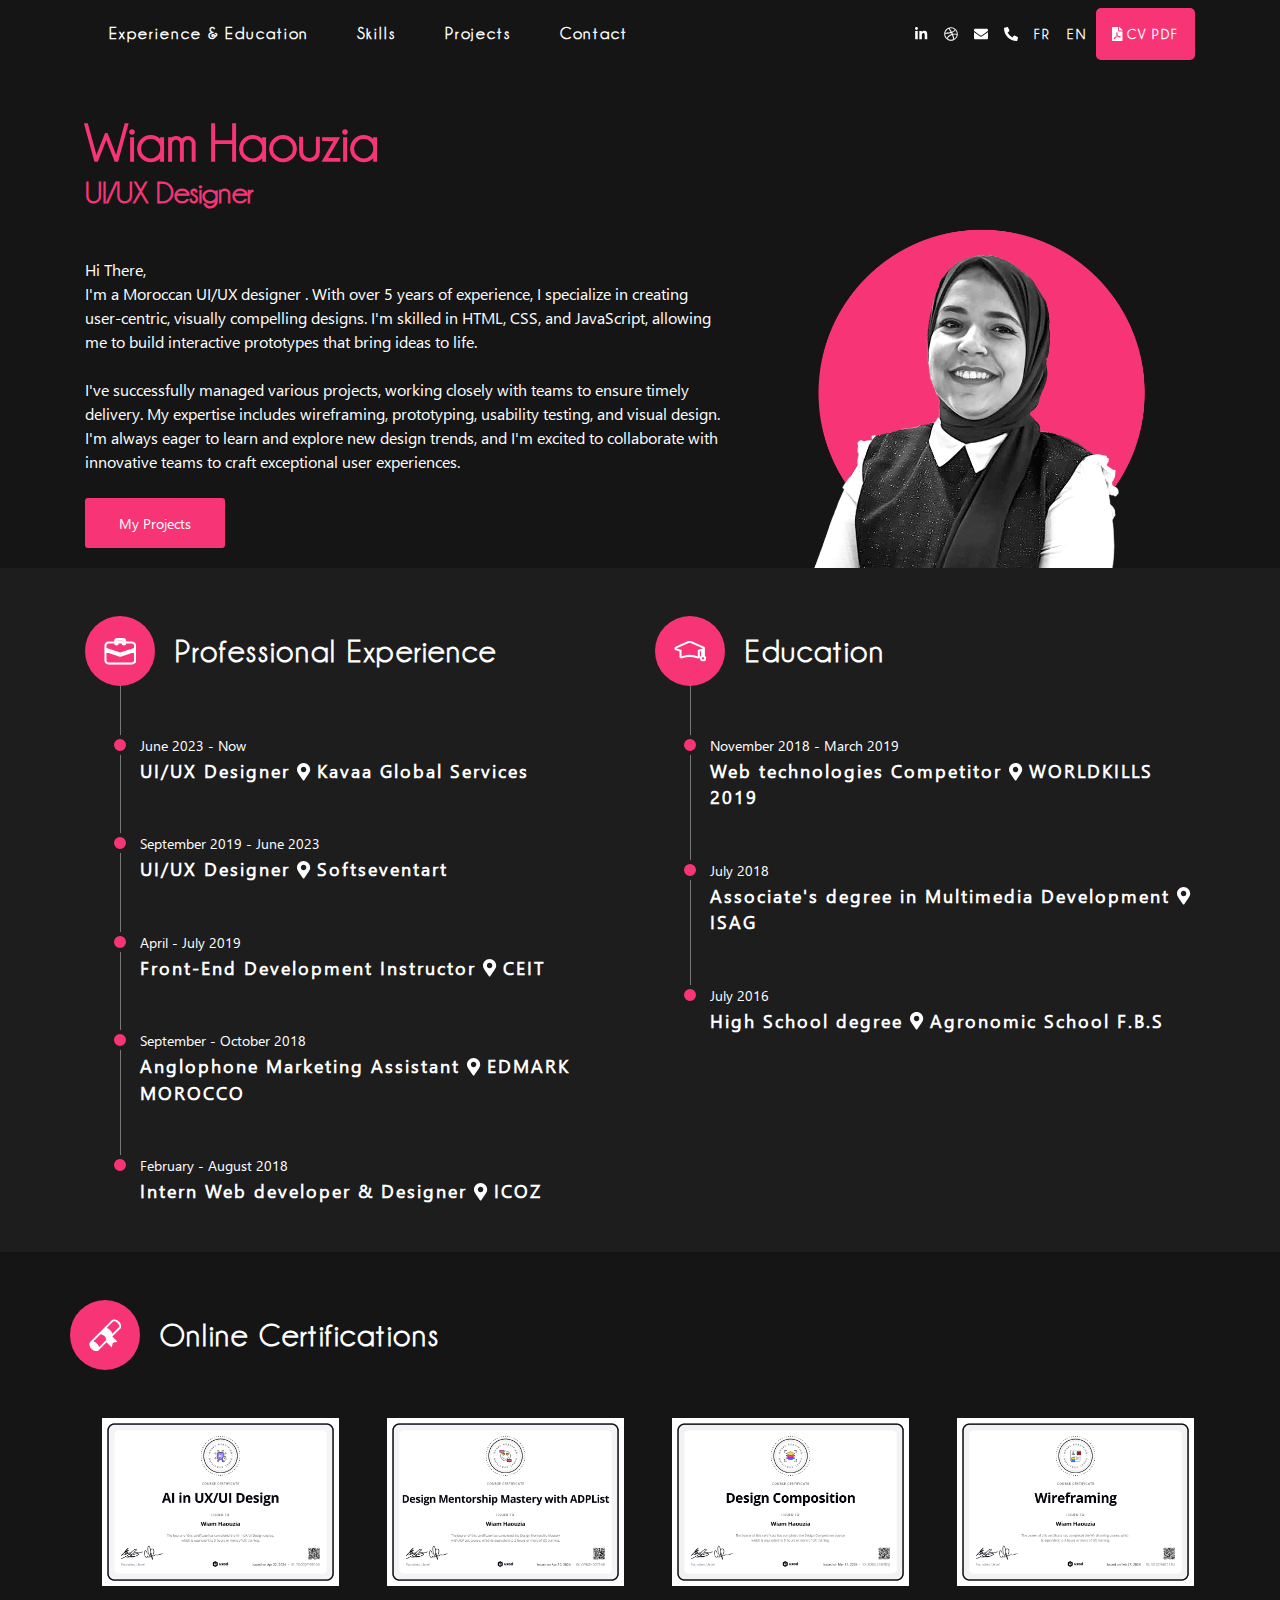
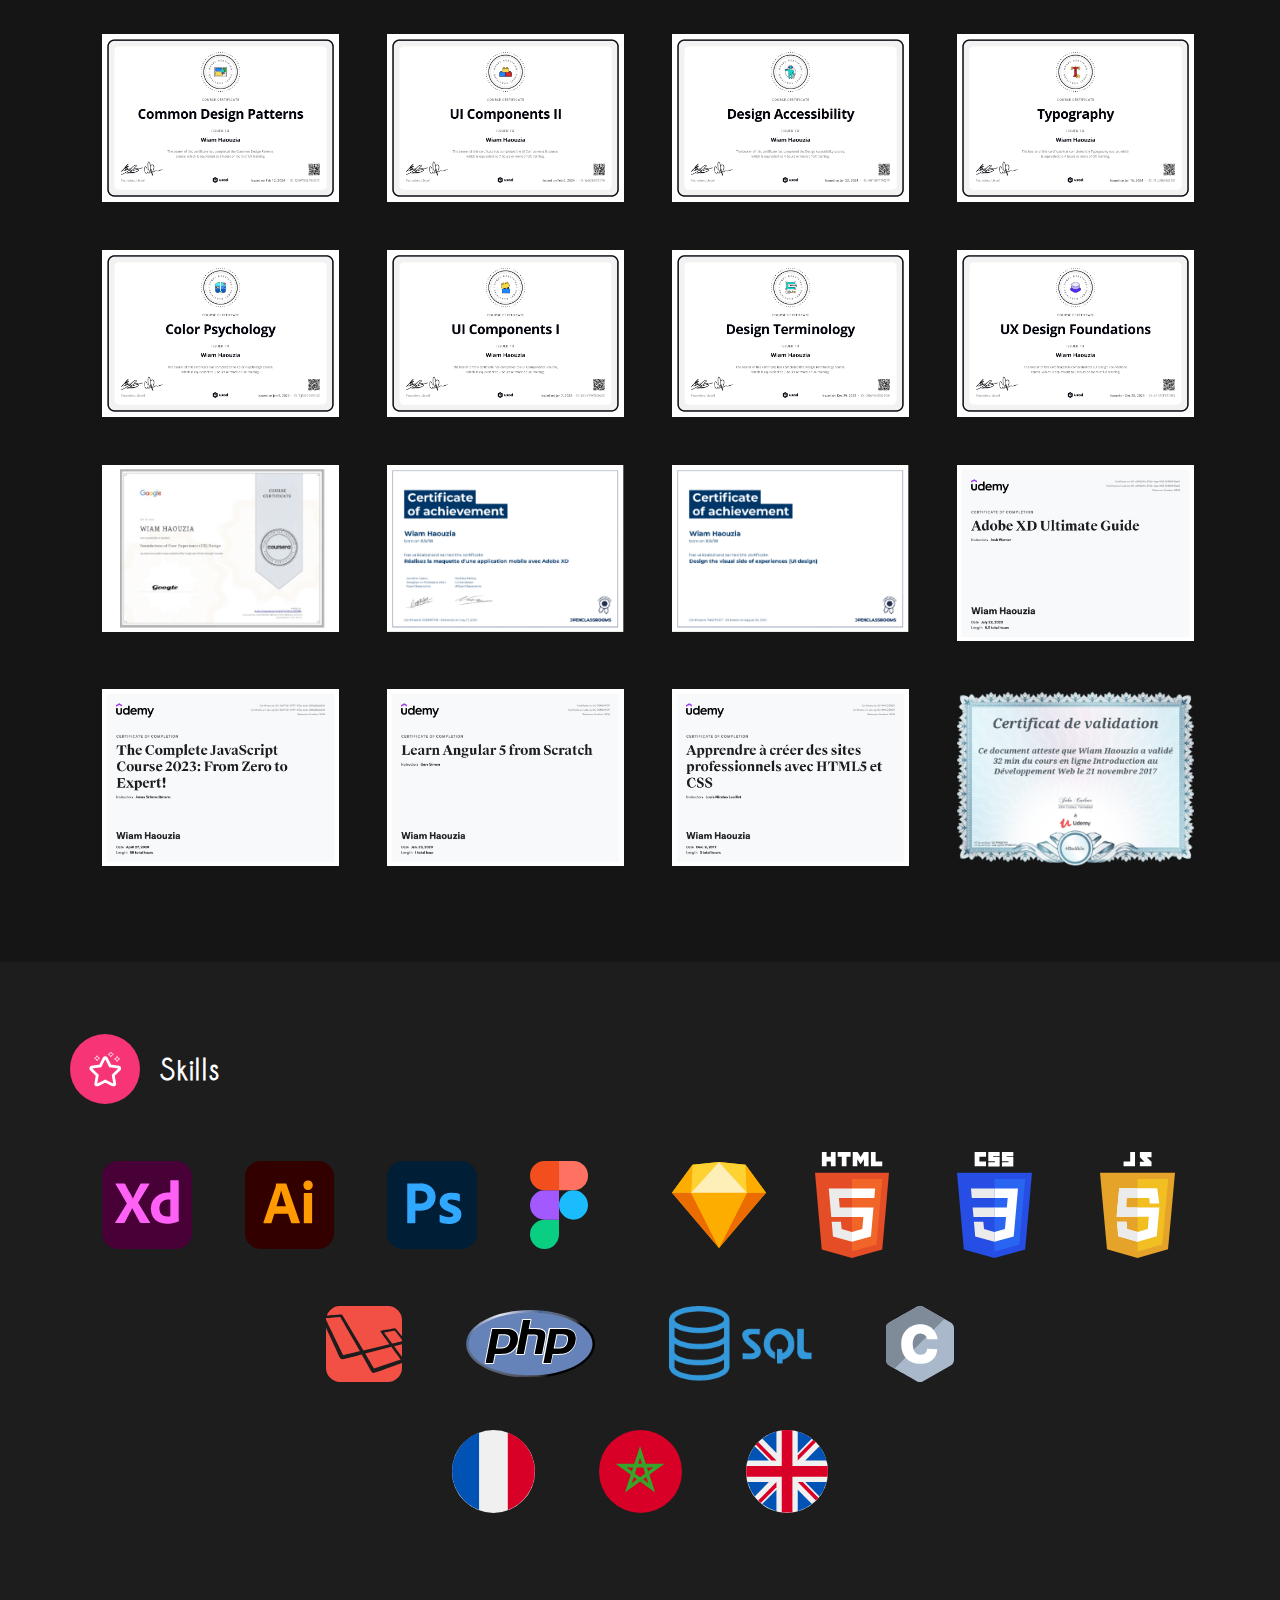
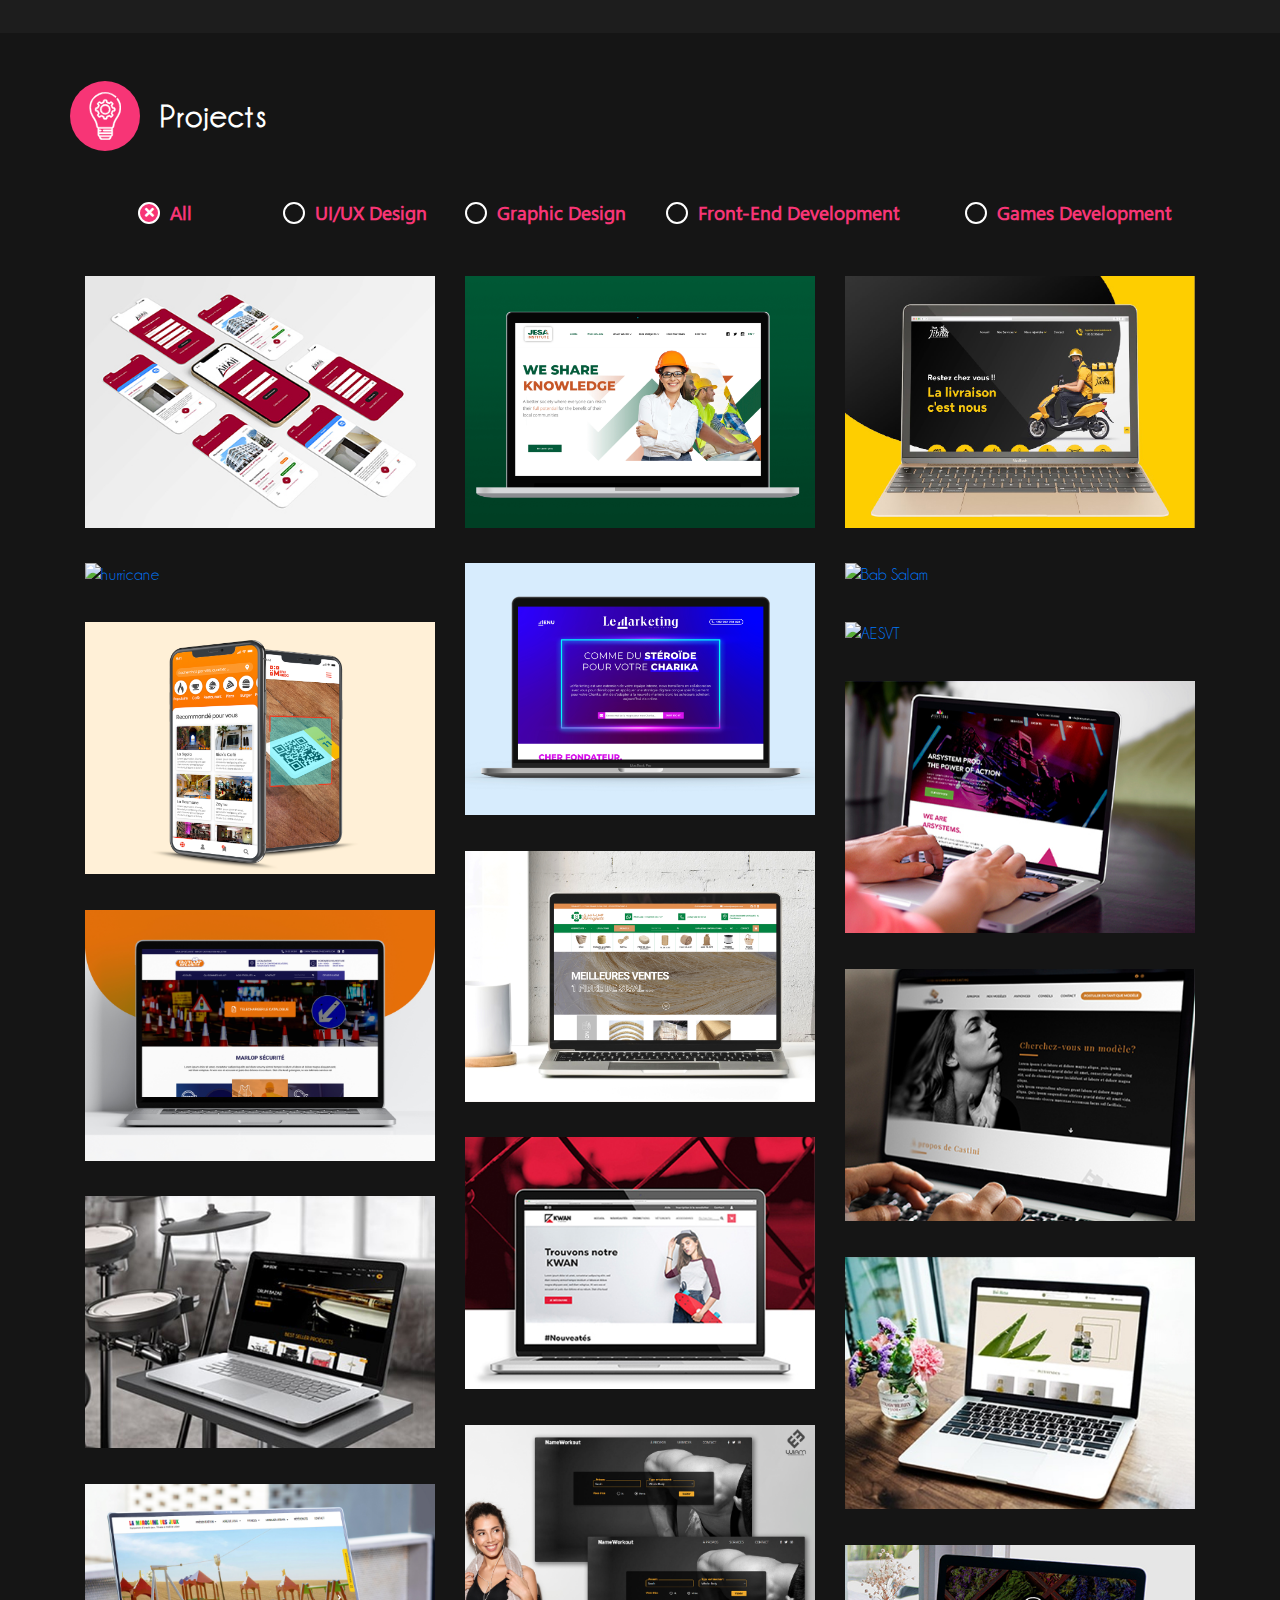
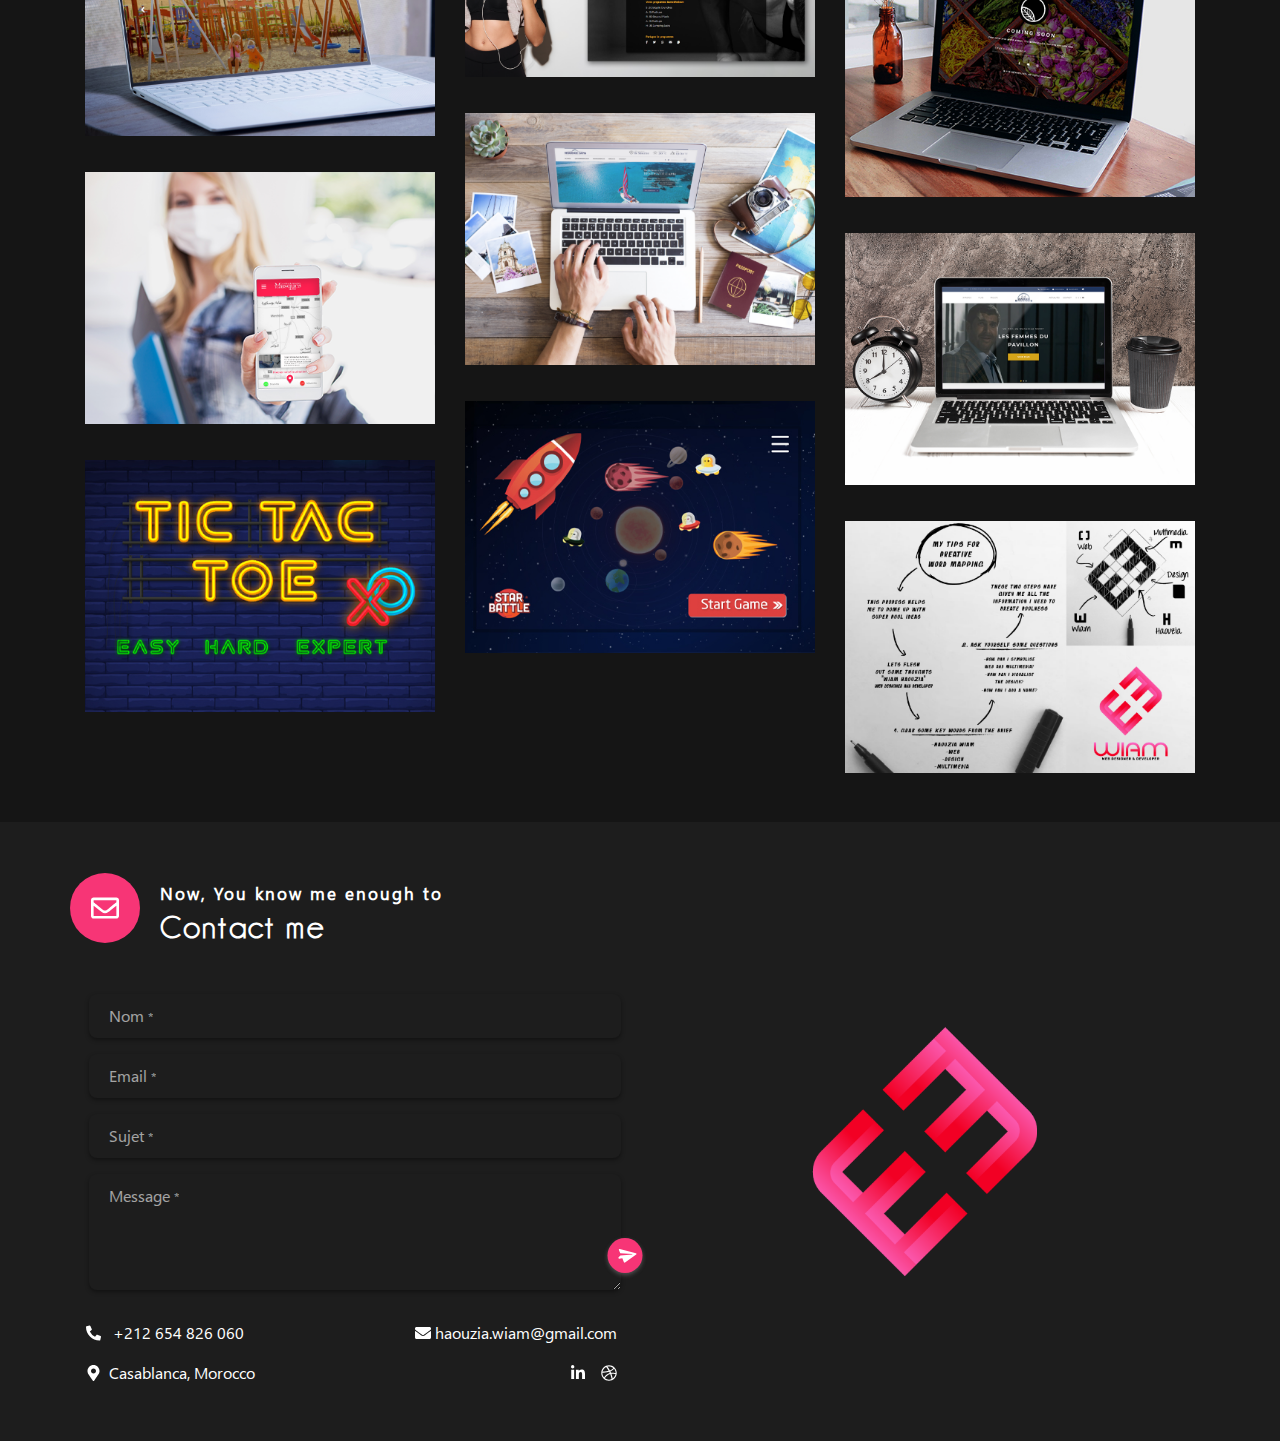
==== commit 6069c117: ";" ====
--- a/index.html
+++ b/index.html
@@ -69,7 +69,7 @@
                         </li>
                         
                         <li class="nav-item d-md-inline d-flex justify-content-center" >
-                            <a class="nav-link d-md-none d-inline px-2" href="assets/CV_compressed.pdf"> <i class="fa-solid fa-file-pdf"></i> CV</a>
+                            <a class="nav-link d-md-none d-inline px-2" href="assets/Final/CV_compressed.pdf"> <i class="fa-solid fa-file-pdf"></i> CV</a>
                             <a class="nav-link d-md-none d-inline px-2" href="https://www.linkedin.com/in/wiam-haouzia-5a90a1142/"> <i class="fab fa-linkedin-in"></i> </a>
                             <a class="nav-link d-md-none d-inline px-2" href="https://dribbble.com/wiam_haouzia"> <i class="fab fa-dribbble"></i> </a>
                             <a class="nav-link d-md-none d-inline px-2" href="mailto:haouzia.wiam@gmail.com"> <i class="fas fa-envelope"></i> </a>
@@ -84,7 +84,7 @@
                         border-radius: 5px;
                         background: var(--sowi-color-f73576);
                     ">
-                            <a class="nav-link px-3" target="_blank" href="assets/CV_compressed.pdf"> <i class="fas fa-file-pdf"></i> PDF CV</a>
+                            <a class="nav-link px-3" target="_blank" href="assets/Final/CV_compressed.pdf"> <i class="fas fa-file-pdf"></i> CV PDF</a>
                         </li>
                     </ul>
                 </div>
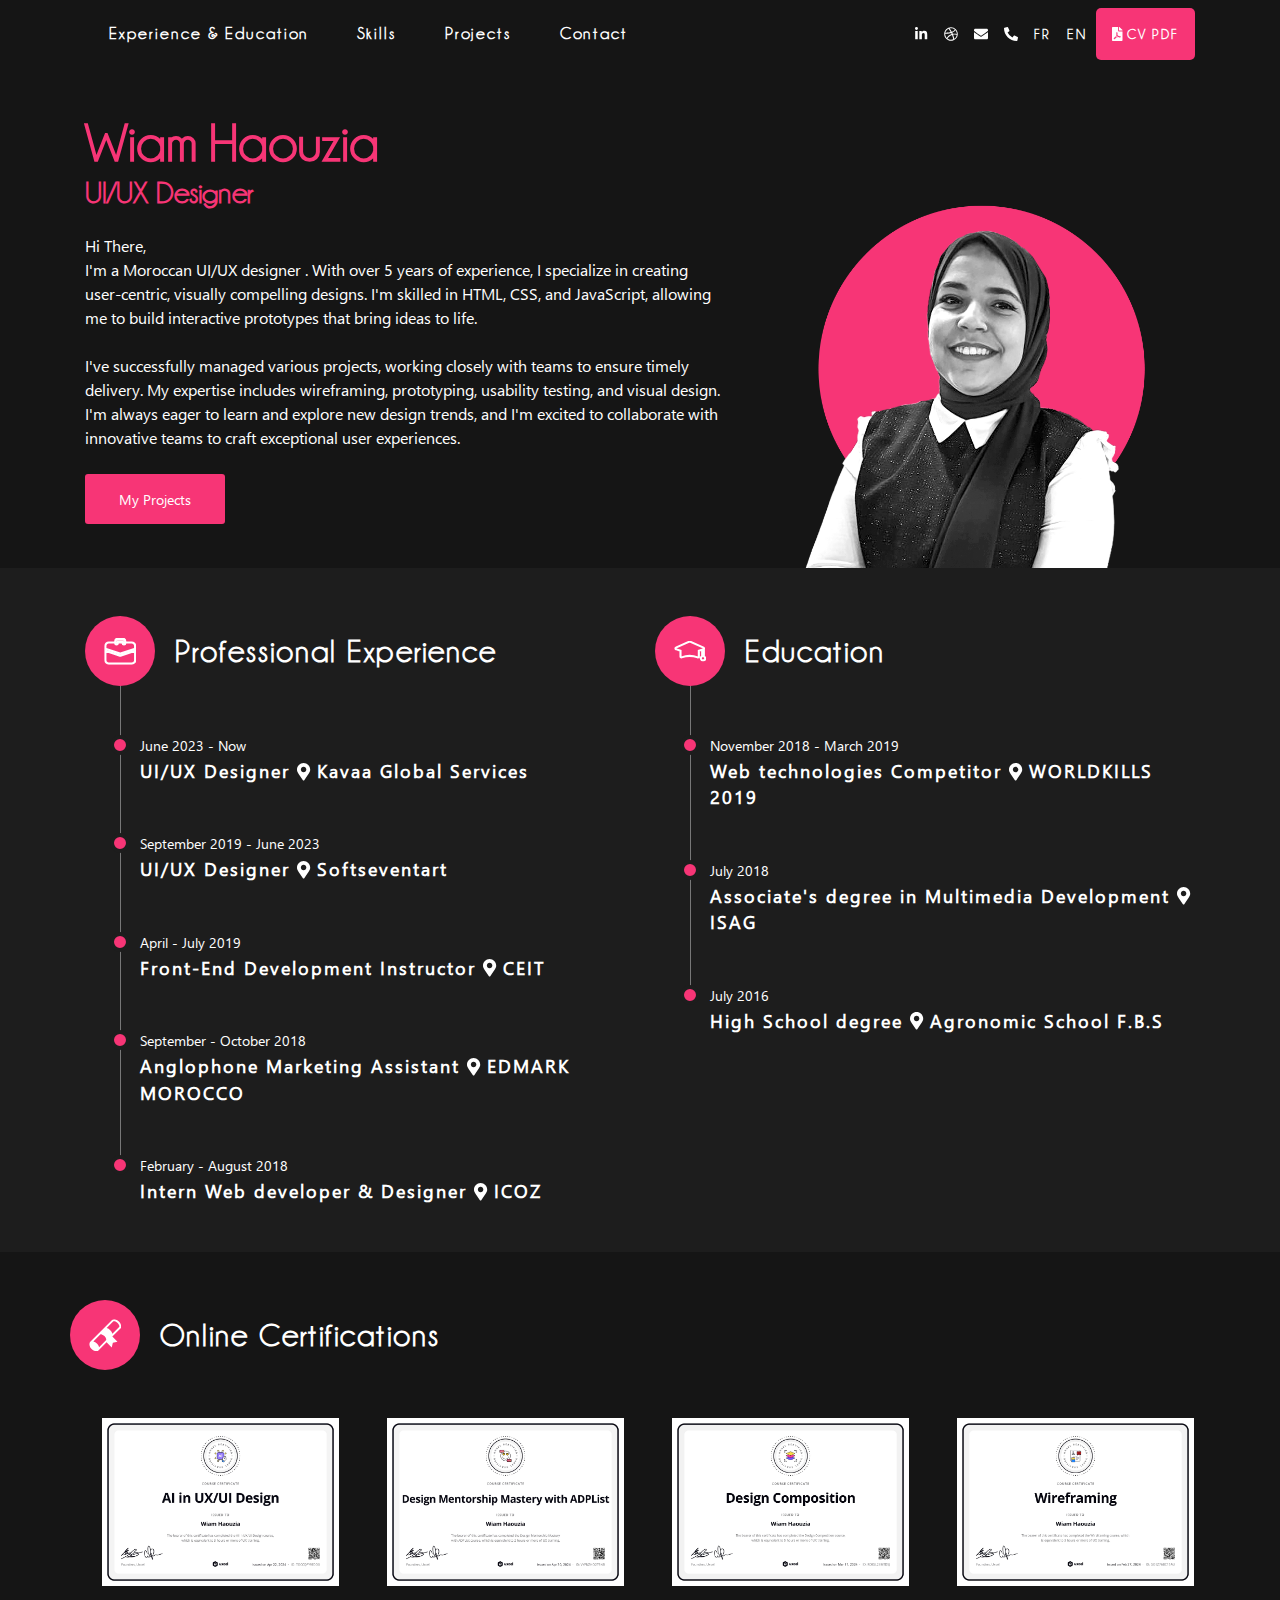
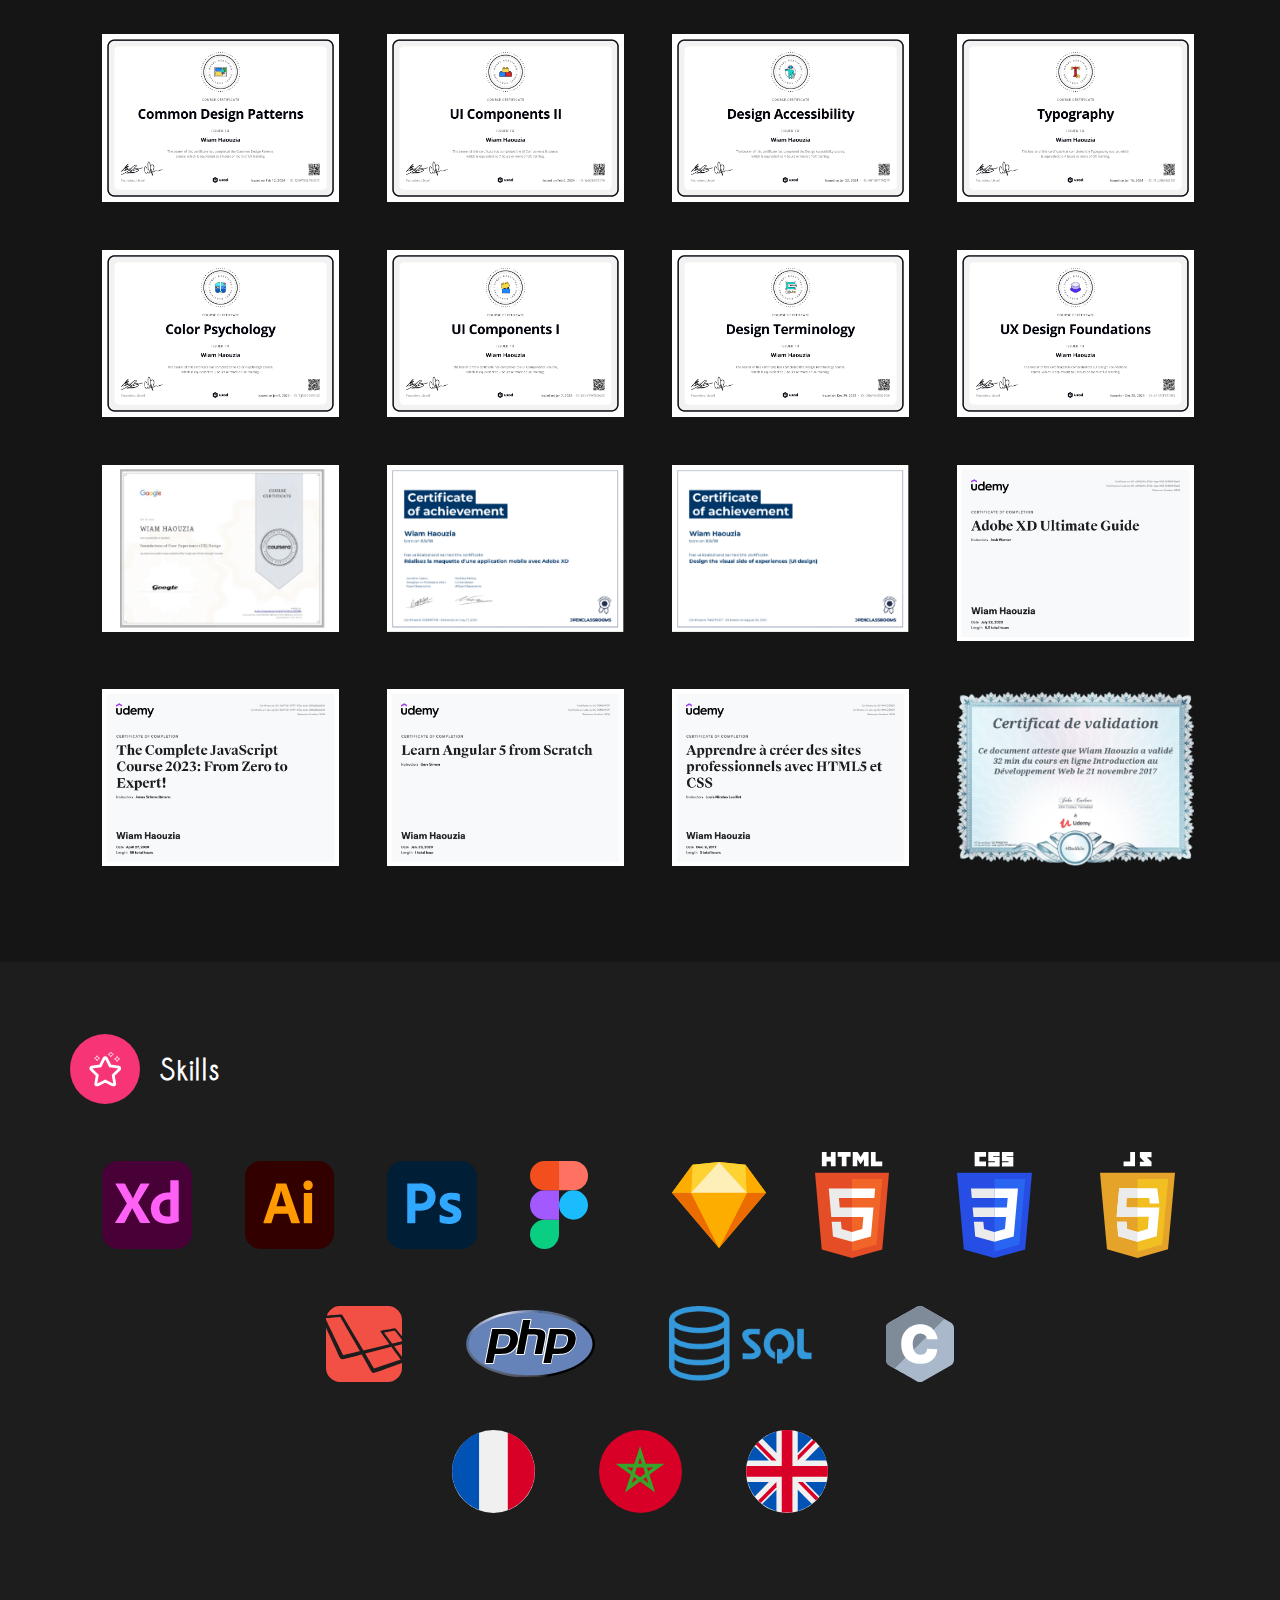
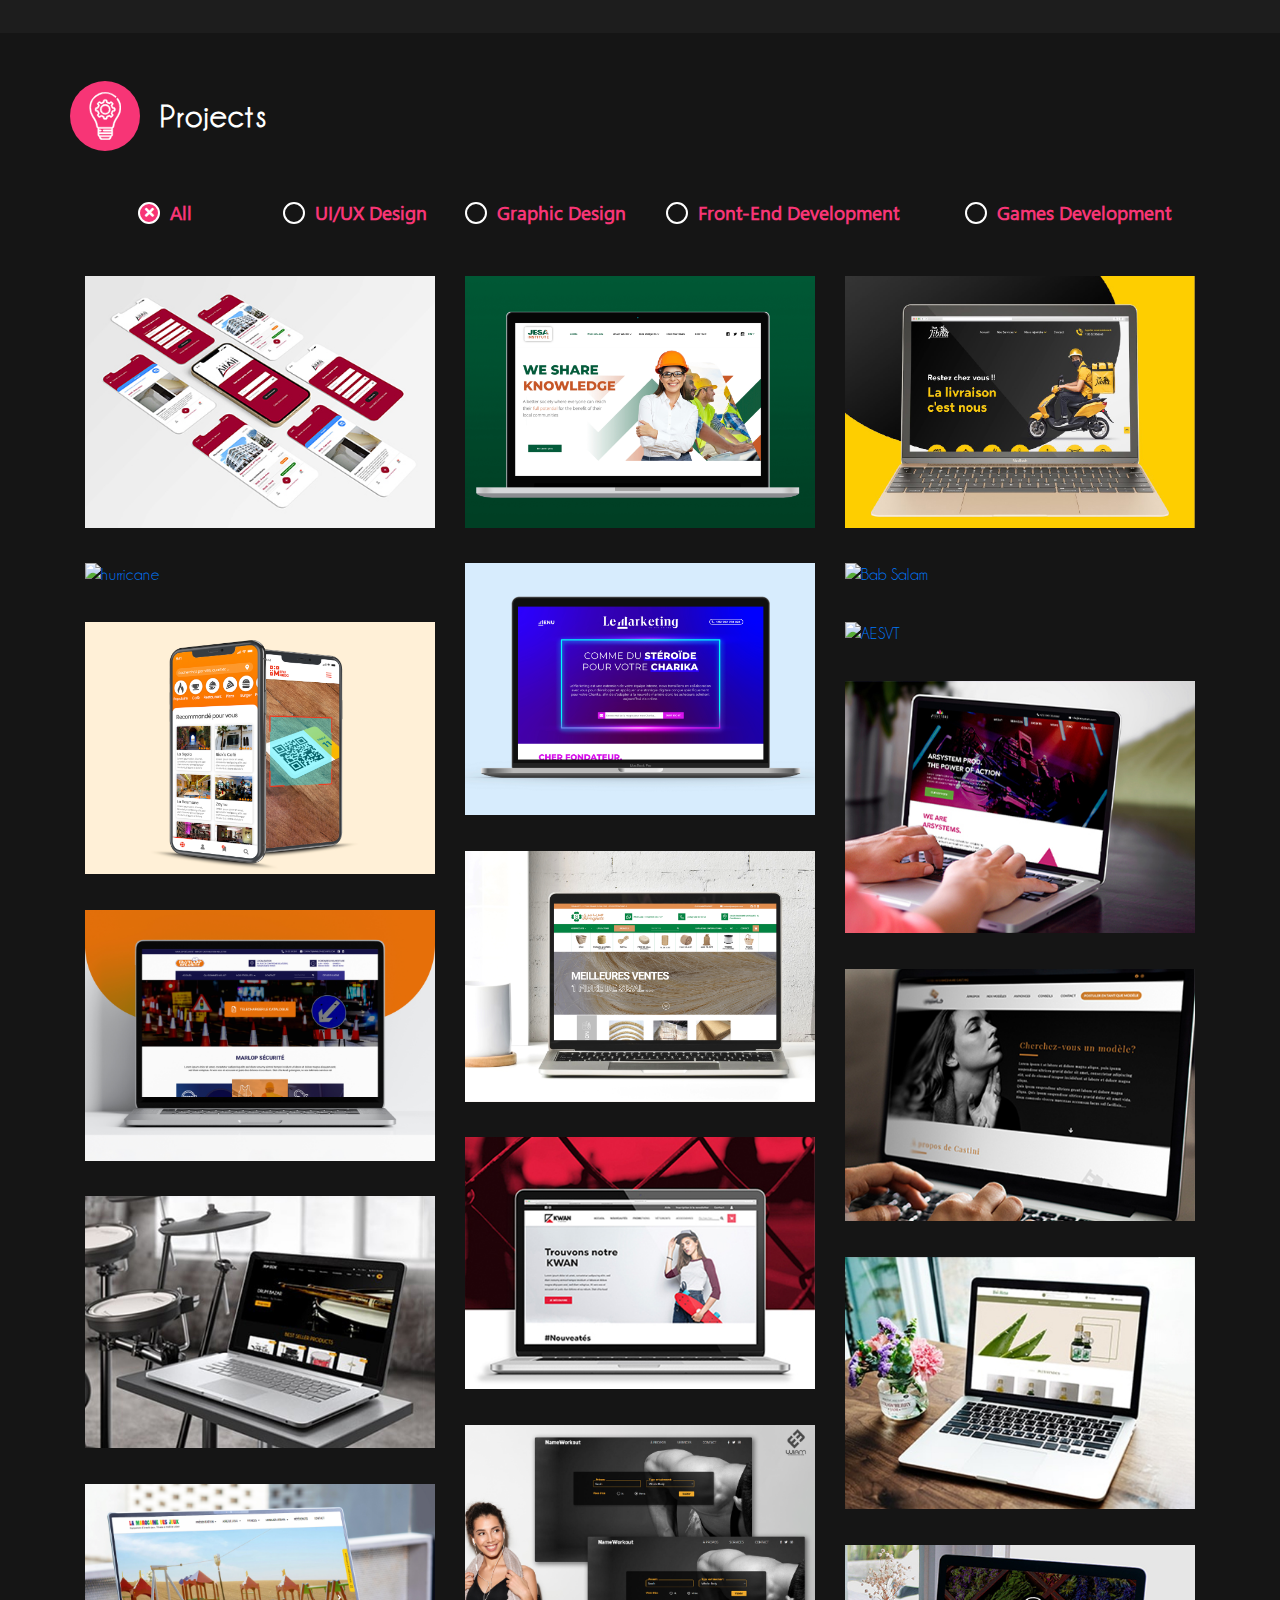
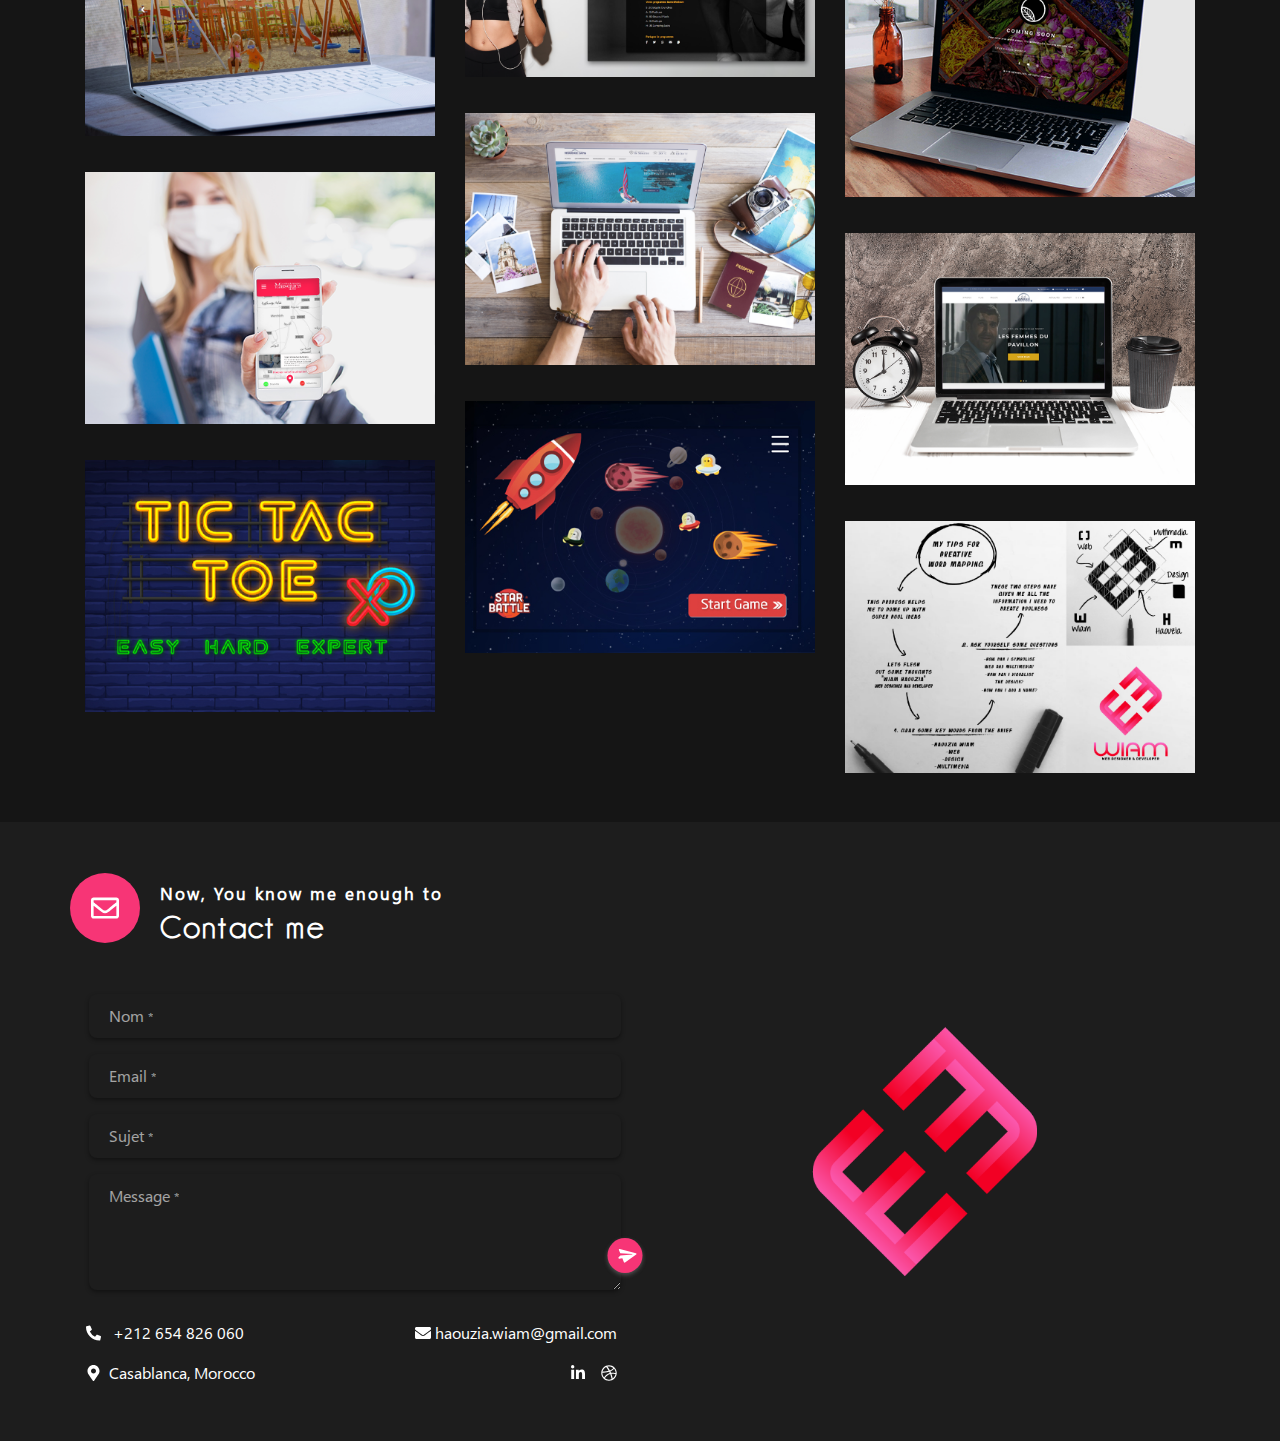
==== commit 2c858a06: "H" ====
--- a/index.html
+++ b/index.html
@@ -97,7 +97,7 @@
             <div class="row align-items-end" style="height:500px" >
                 <div class="col-md-7 order-md-1 order-2">
                     <div class="w-100 py-5 caption-block">
-                        <div class="caption-title mb-5 lax" data-lax-preset="fadeOut">
+                        <div class="caption-title mb-4 lax" data-lax-preset="fadeOut">
                             <h1 class="title" data-lkey="caption_title">Wiam Haouzia</h1>
                             <span class="subtitle" data-lkey="caption_subtitle">UI/UX Designer</span>
                         </div>
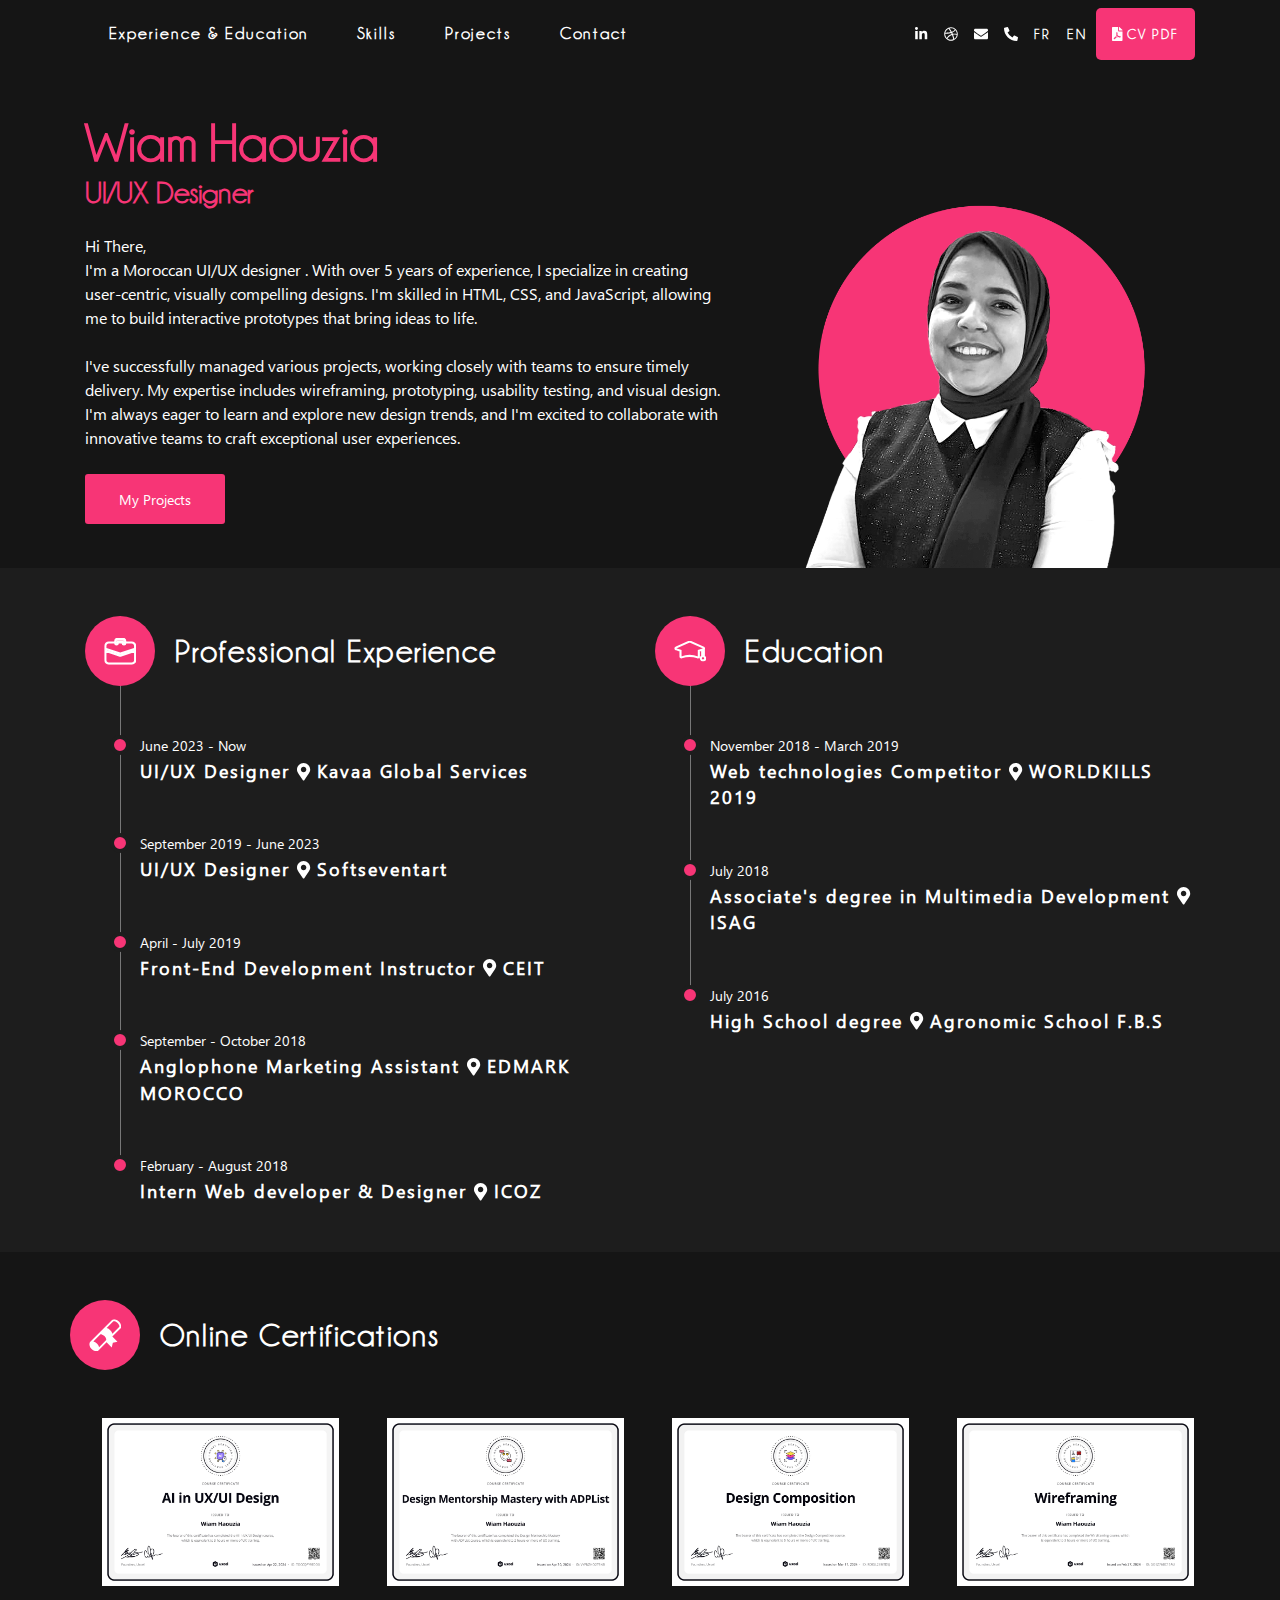
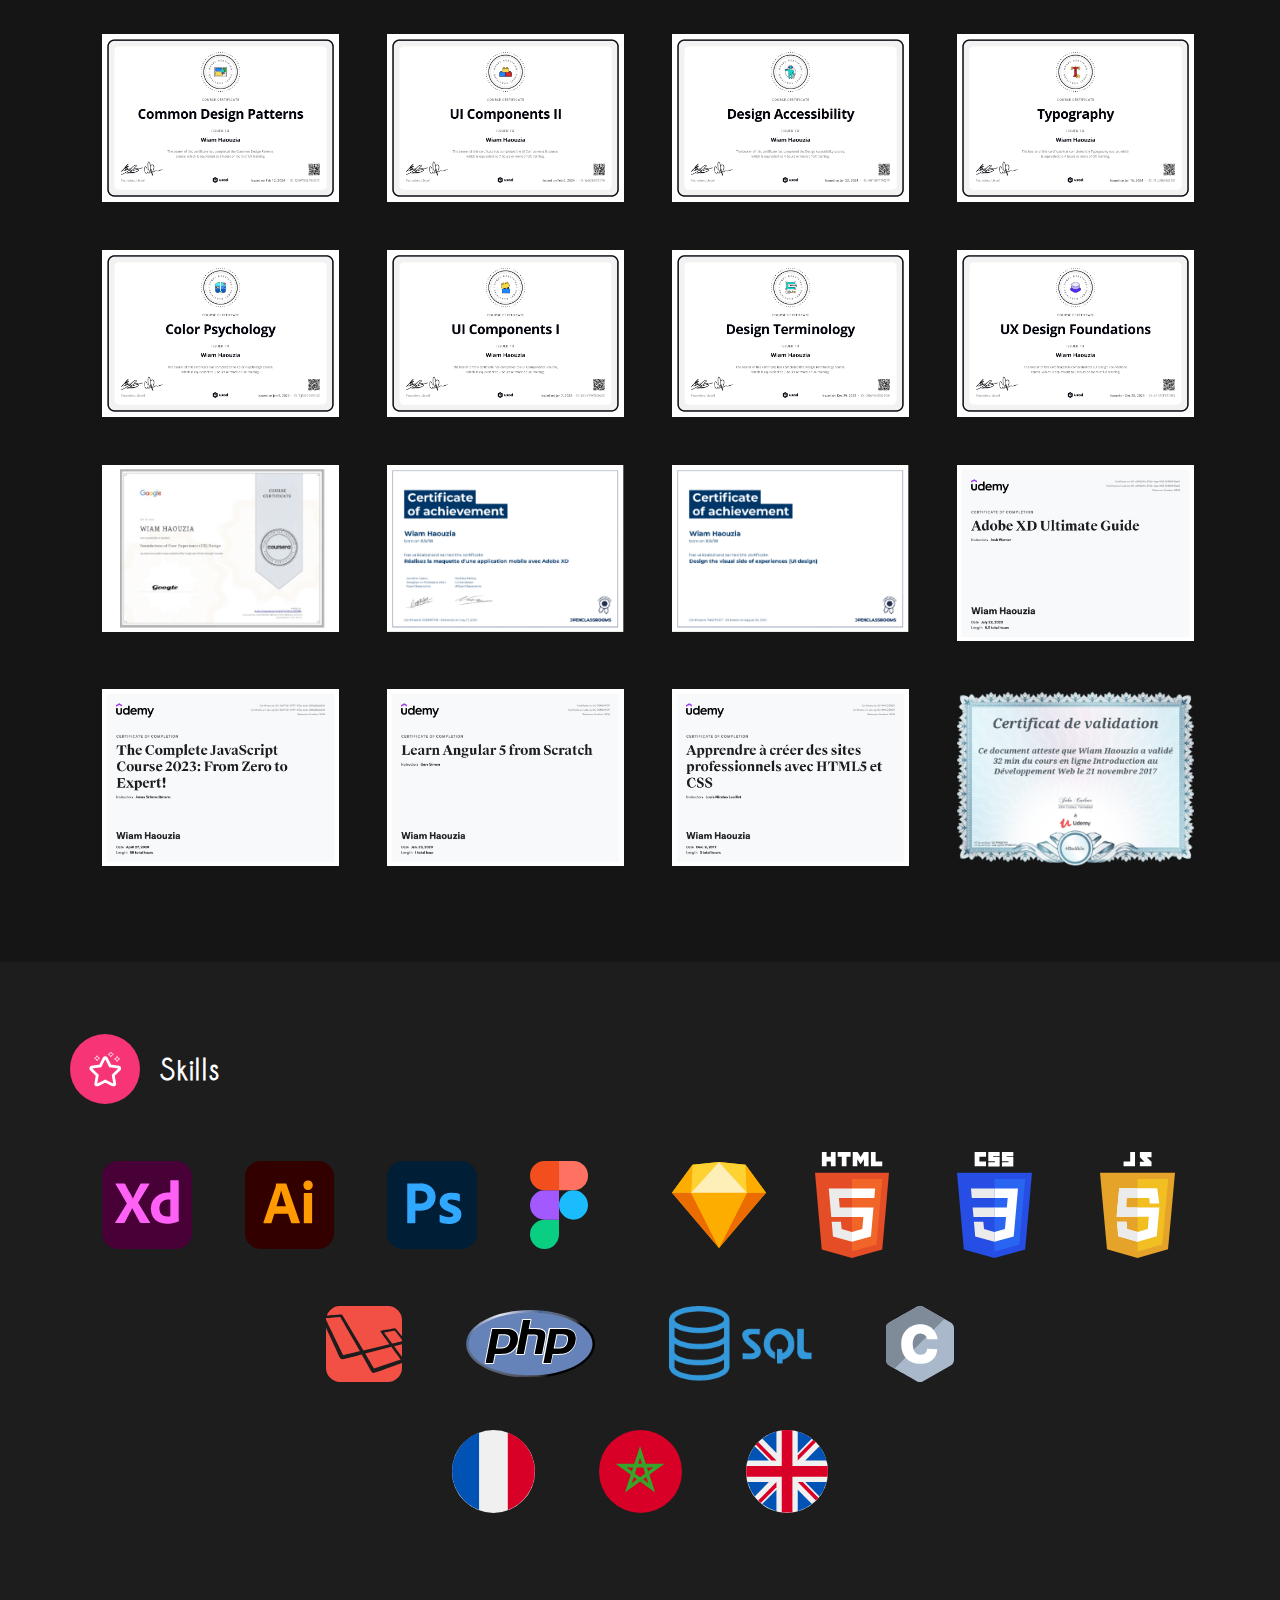
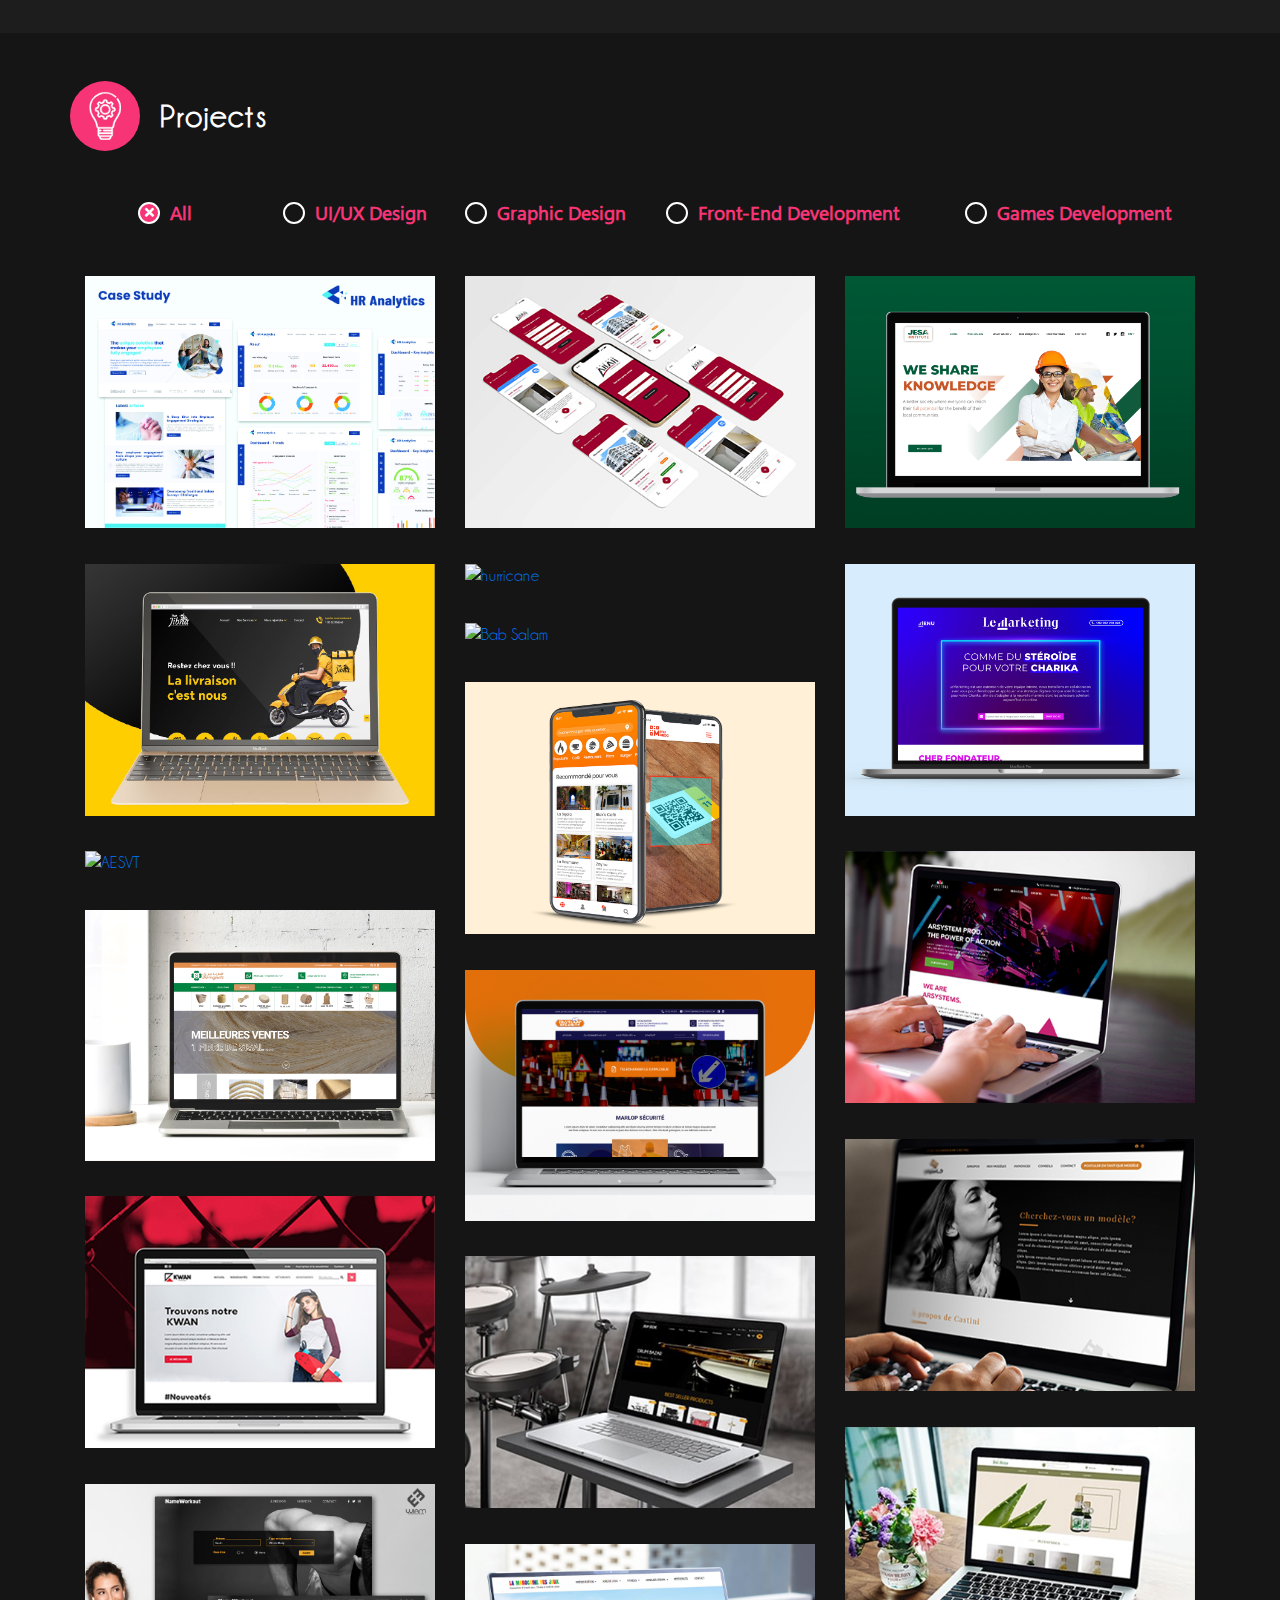
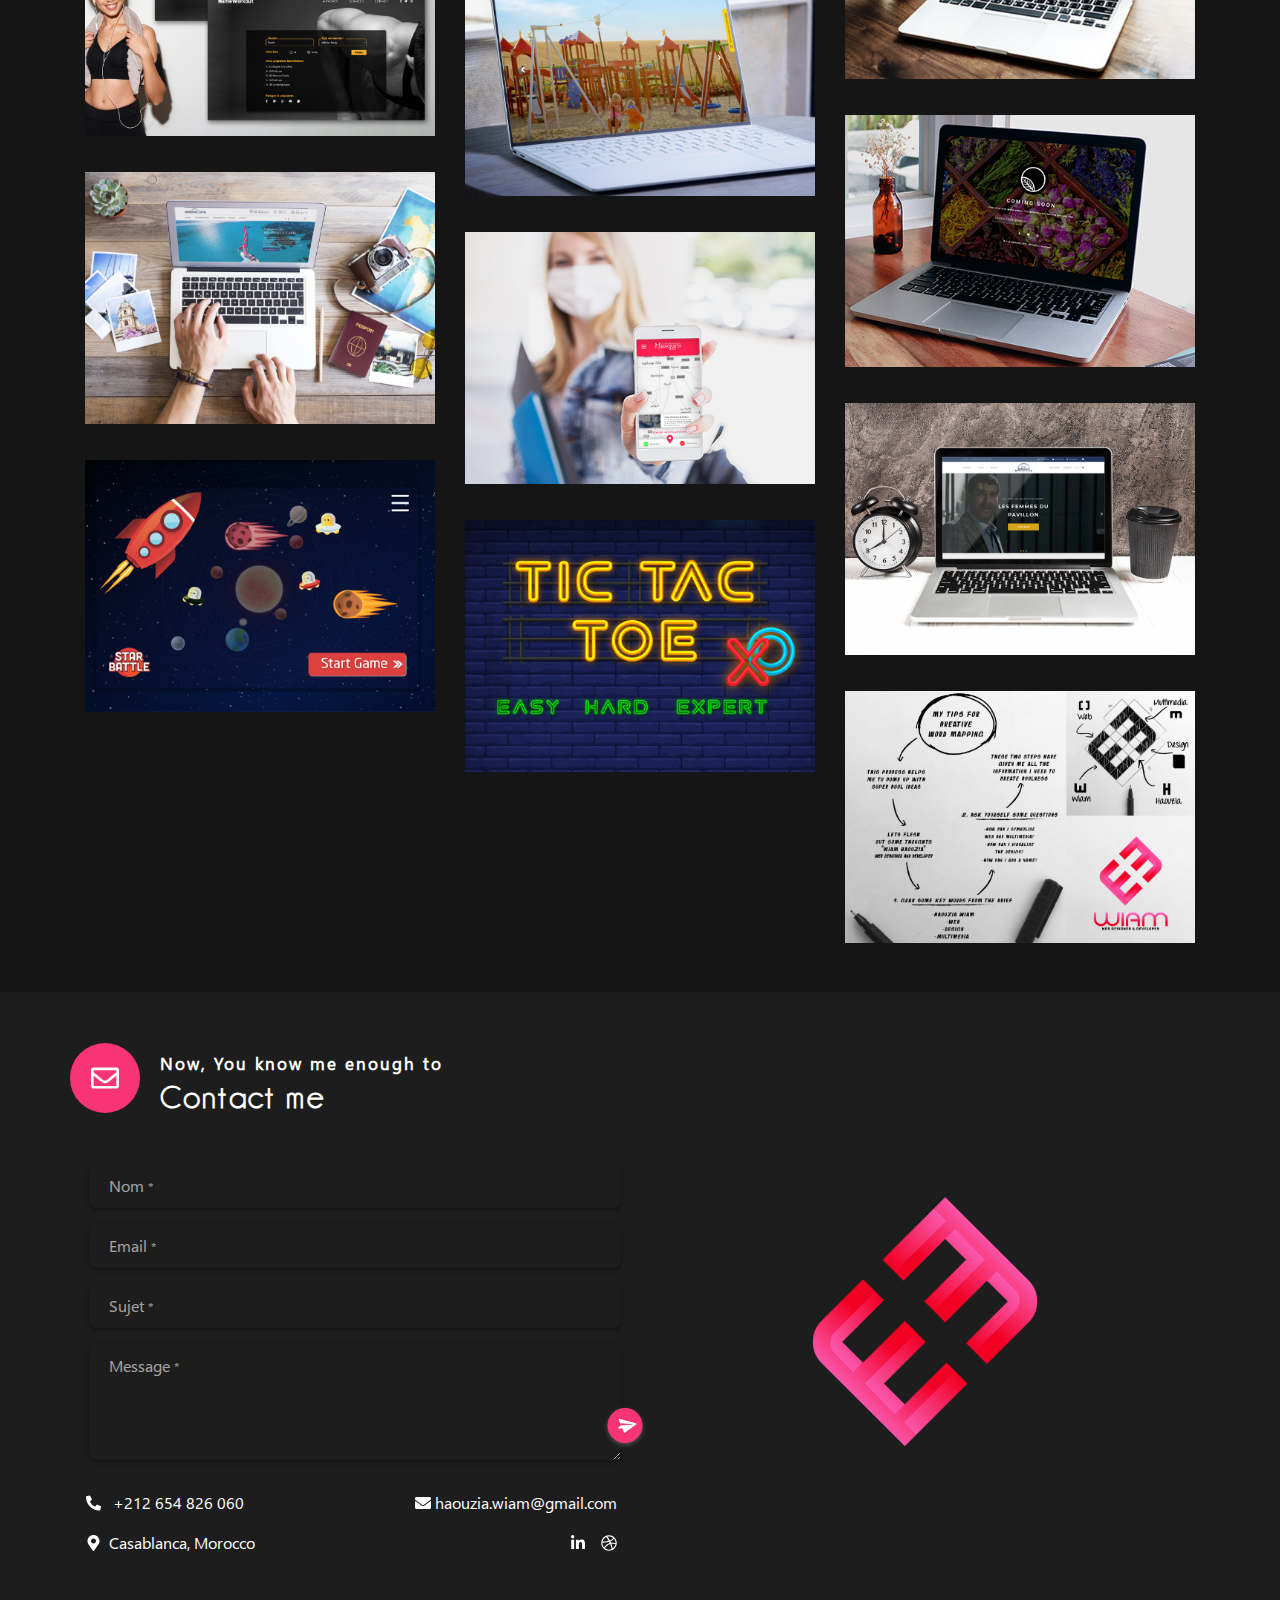
==== commit 0eacd55a: "j" ====
--- a/index.html
+++ b/index.html
@@ -429,6 +429,30 @@
                 <!--        </div>-->
                 <!--    </div>-->
                     
+                <div class="cbp-item ui-ux-design">
+                    <div class="cbp-caption">
+                        <div class="cbp-caption-defaultWrap gallery">
+                            <div data-src="./assets/img/projects/HR Analytics.jpg">
+                                <a href="">
+                                    <img src="./assets/img/projects/HR Analytics-min.jpg" alt="HR Analytics">
+                                </a>
+                            </div>
+                            
+                            <div width="375" height="812" data-iframe="true" id="google-map" data-src="./assets/HR Analytics - Case Study.pdf" title=""></div>
+                        </div>
+                        <div class="cbp-caption-activeWrap">
+                            <div class="cbp-l-caption-alignLeft">
+                                <div class="cbp-l-caption-body">
+                                    <ul class="cbp-singlePage cbp-l-caption-button">
+                                        <li class="list-pro" data-lkey="filter_uiux_design">#UI/UX Design</li>
+                                    </ul>
+                                </div>
+                            </div>
+                        </div>
+                    </div>
+                </div>
+
+
                     <div class="cbp-item ui-ux-design">
                         <div class="cbp-caption">
                             <div class="cbp-caption-defaultWrap gallery">
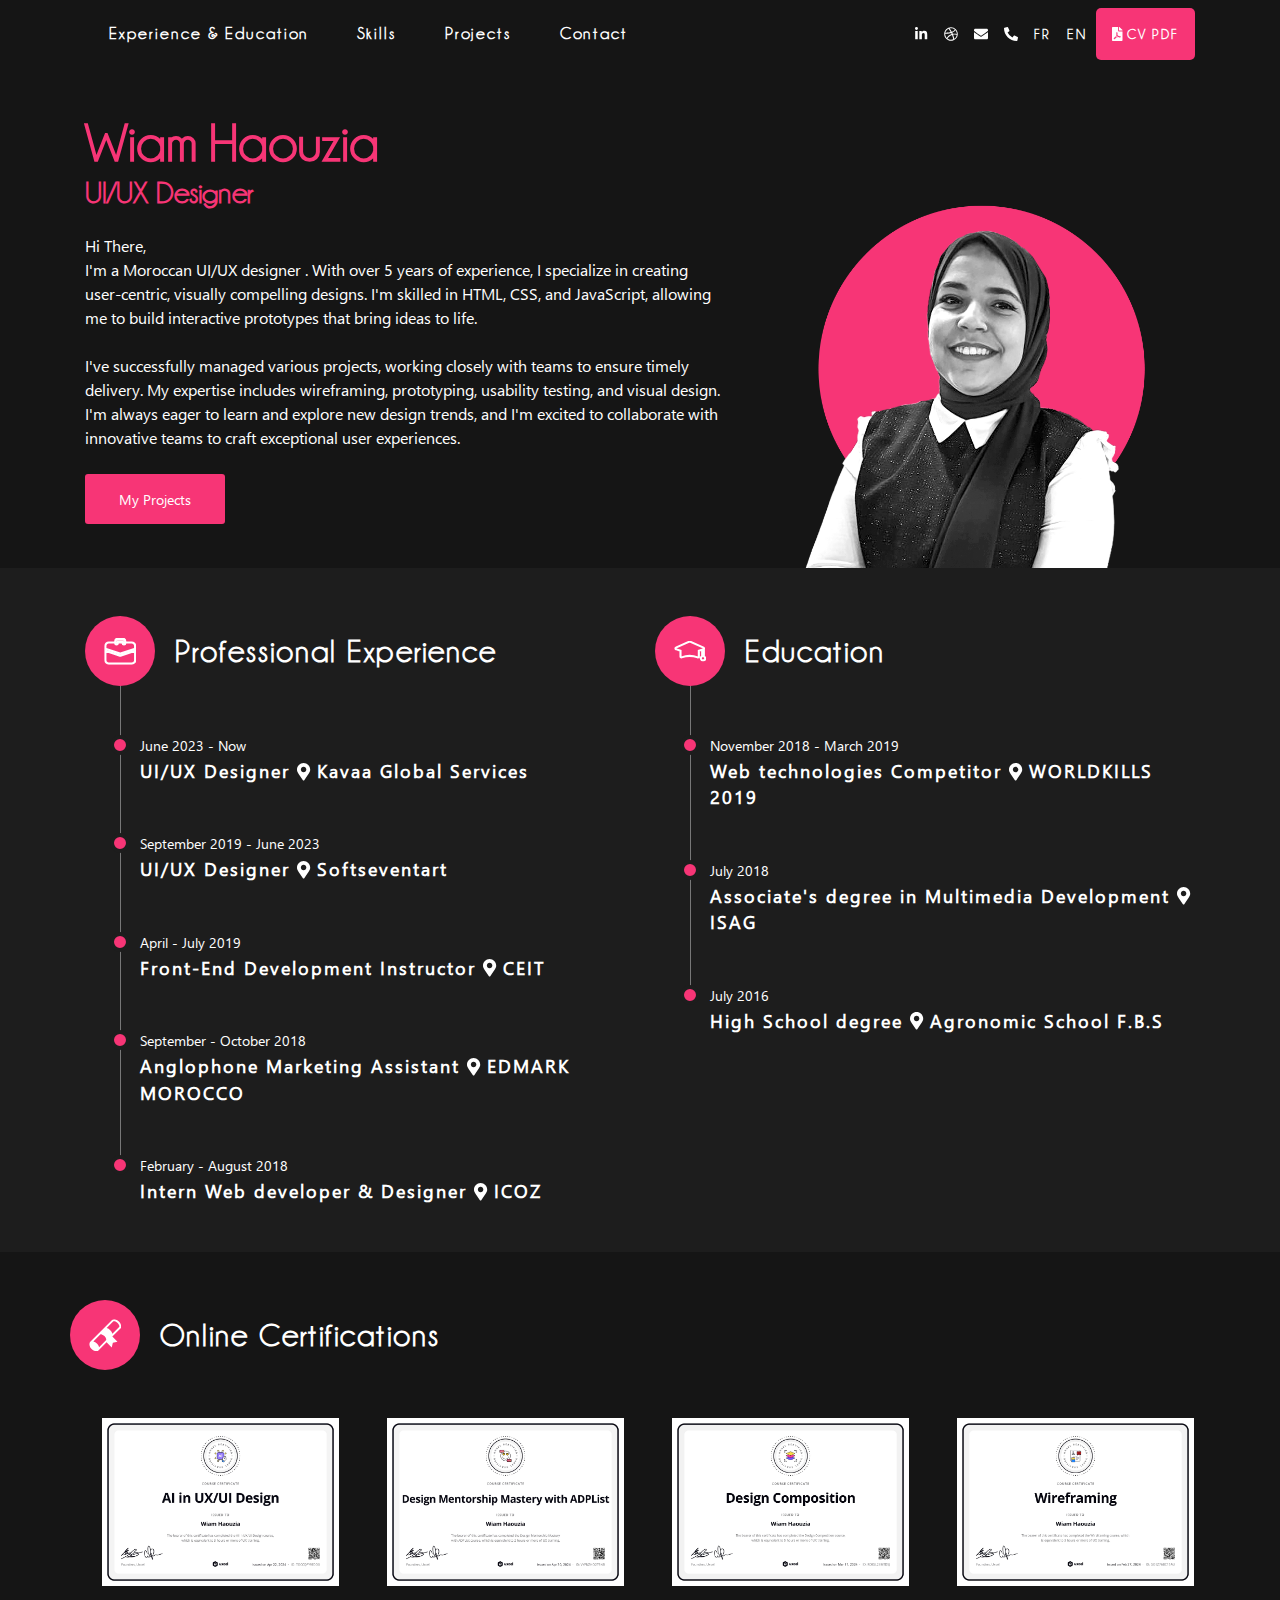
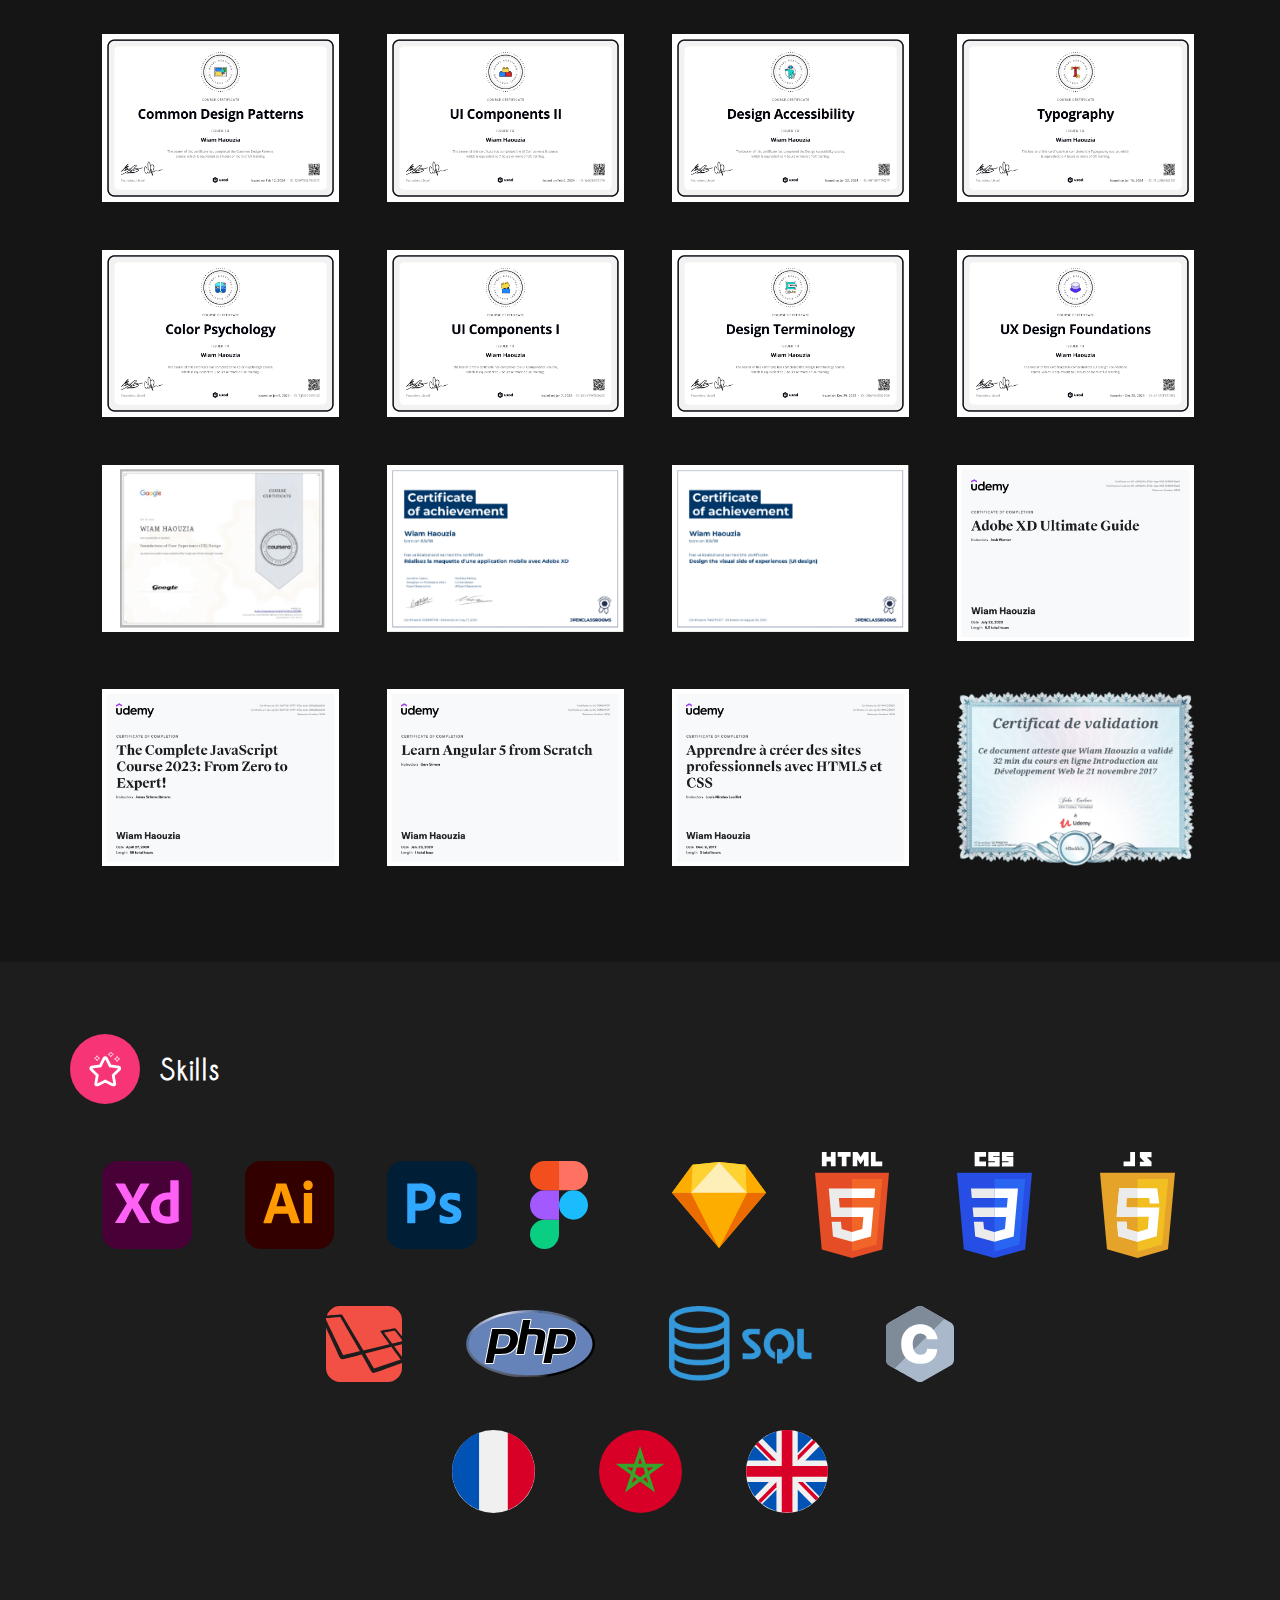
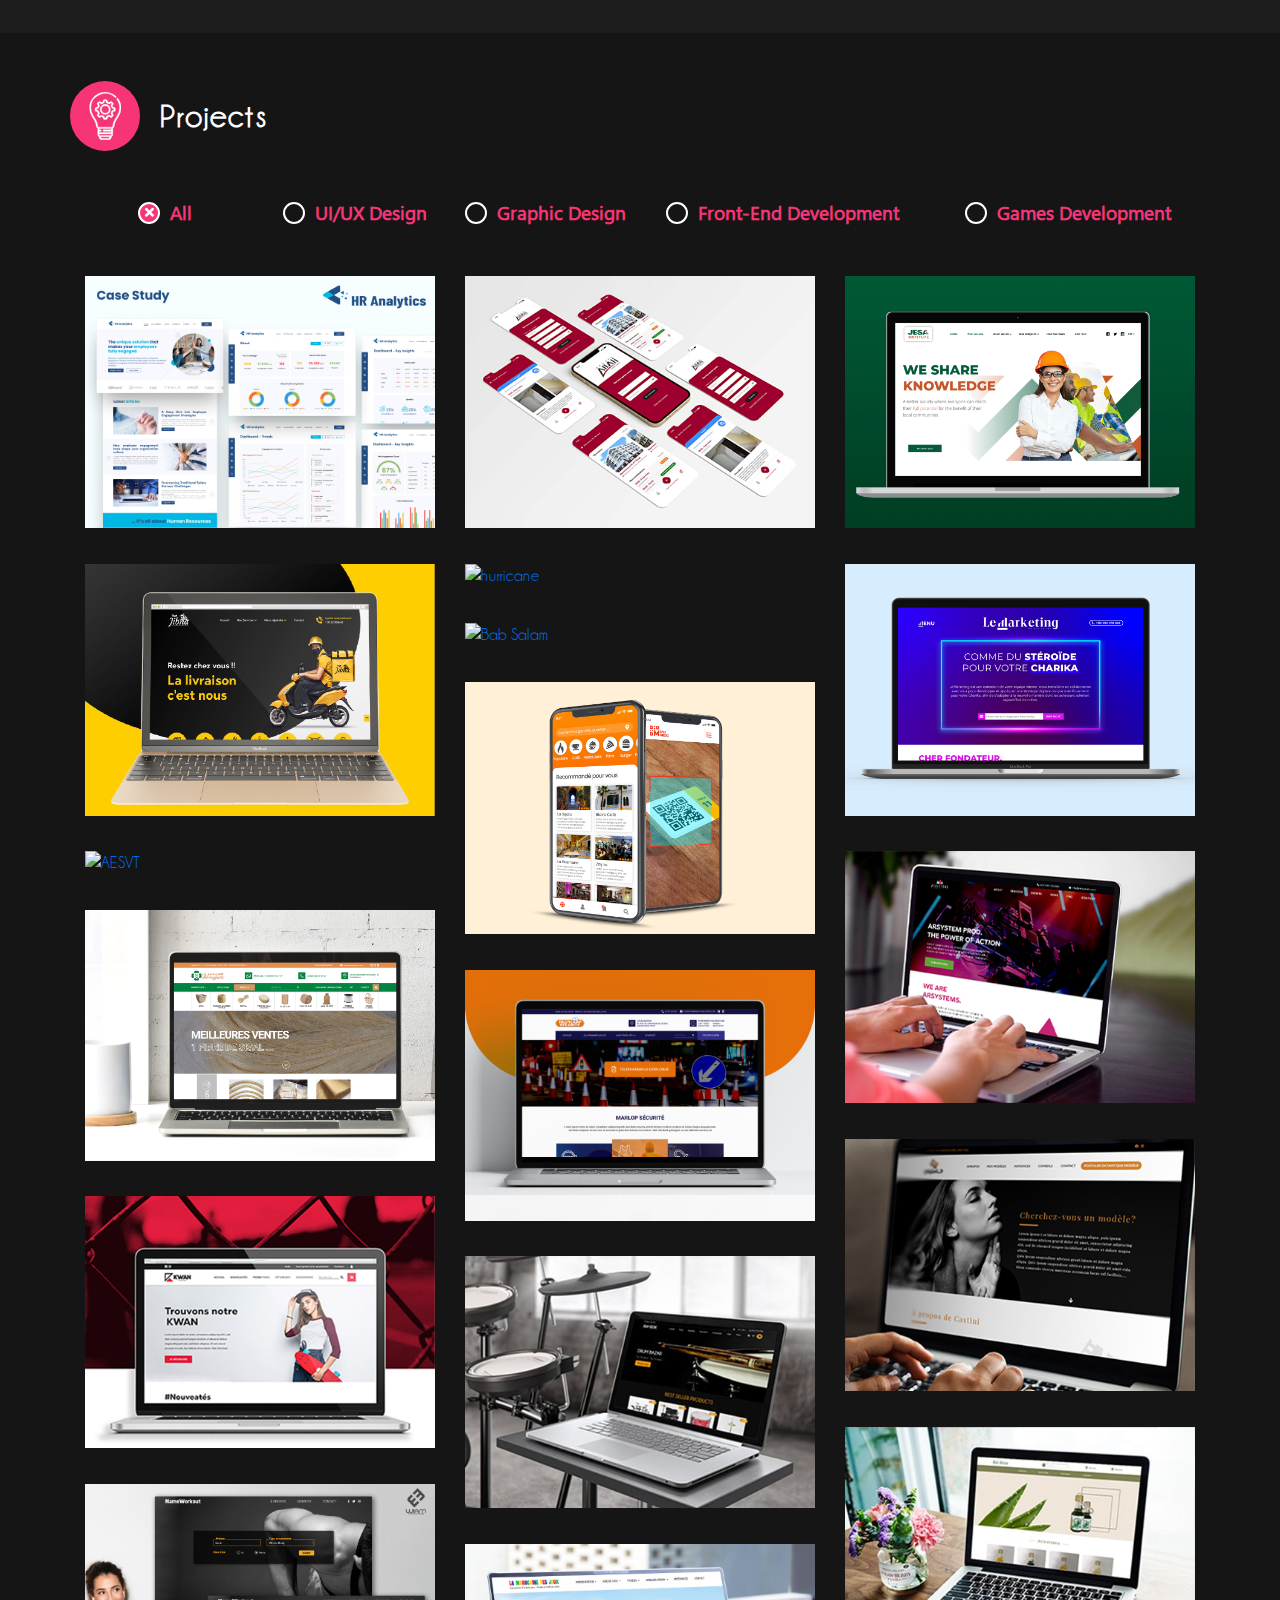
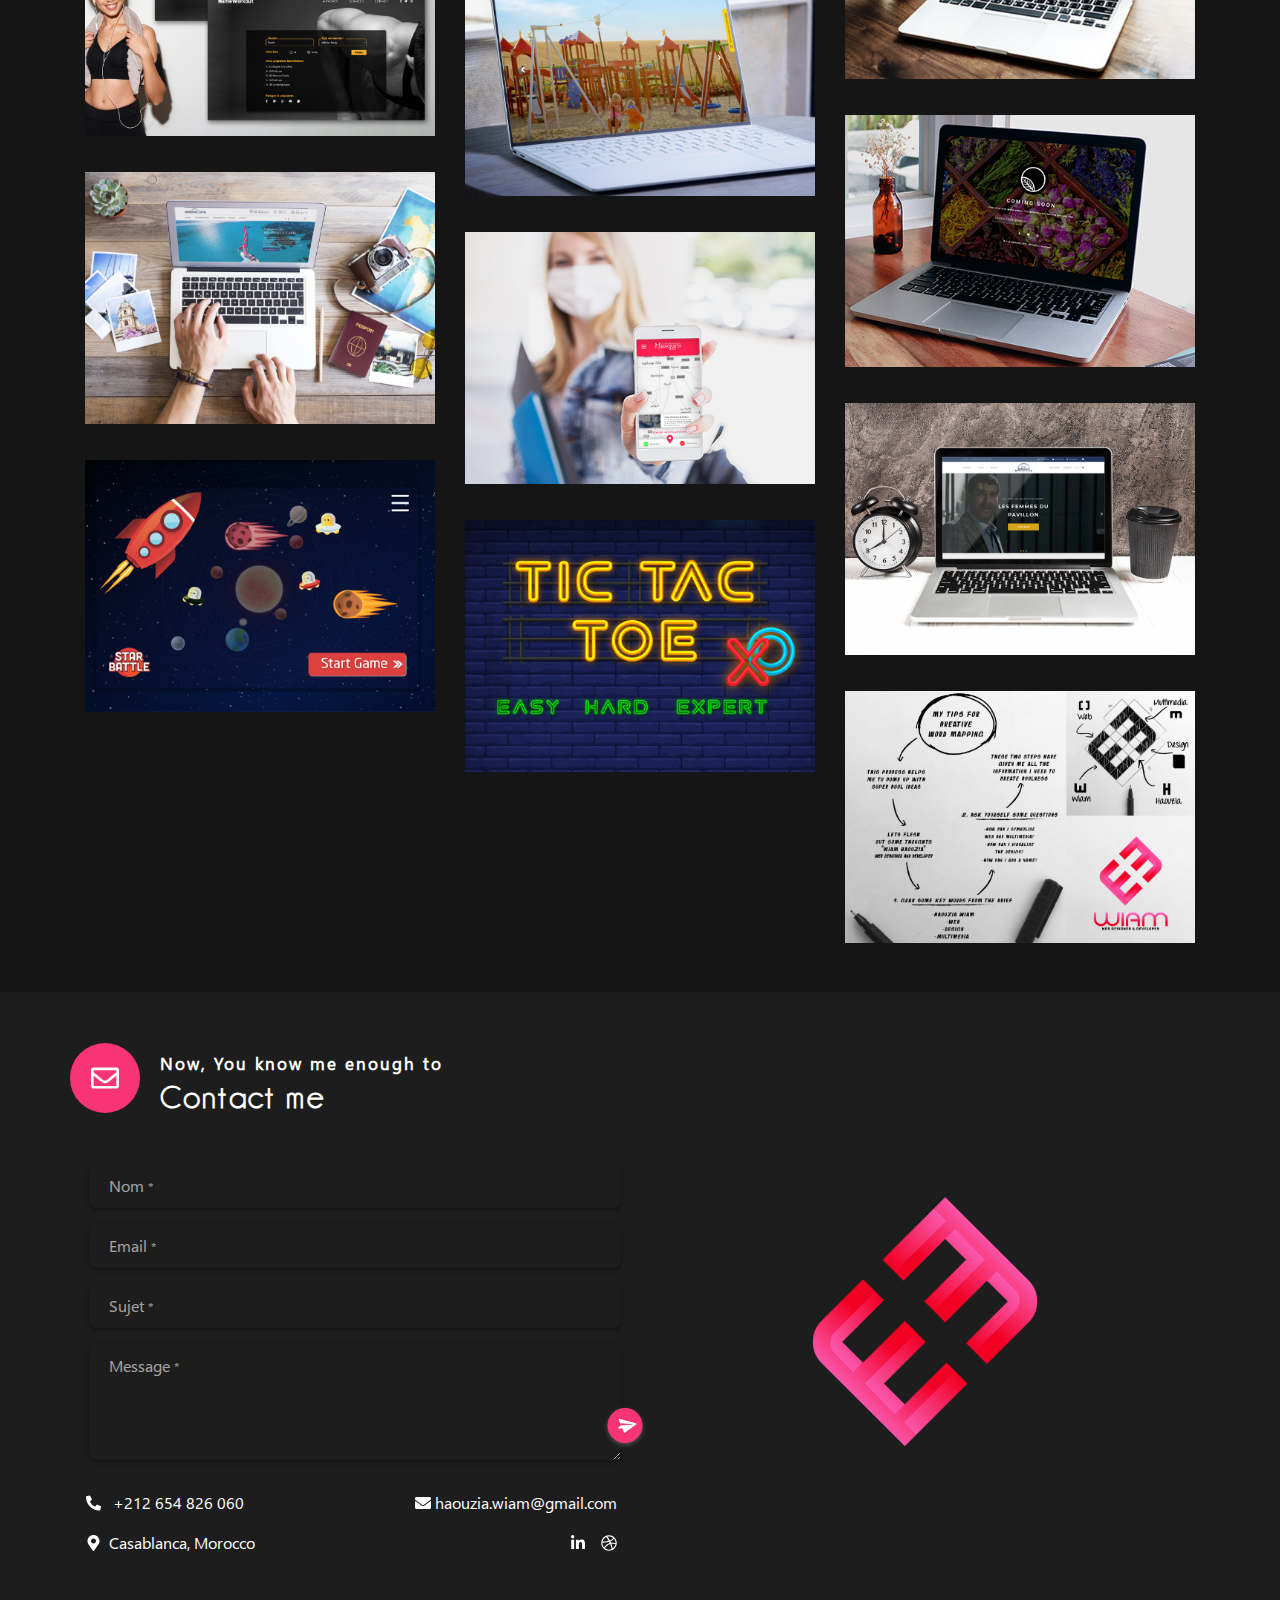
==== commit 5896c6e8: "H" ====
--- a/index.html
+++ b/index.html
@@ -432,7 +432,7 @@
                 <div class="cbp-item ui-ux-design">
                     <div class="cbp-caption">
                         <div class="cbp-caption-defaultWrap gallery">
-                            <div data-src="./assets/img/projects/HR Analytics.jpg">
+                            <div data-src="./assets/img/projects/HR Analytics - Case Study.png">
                                 <a href="">
                                     <img src="./assets/img/projects/HR Analytics-min.jpg" alt="HR Analytics">
                                 </a>
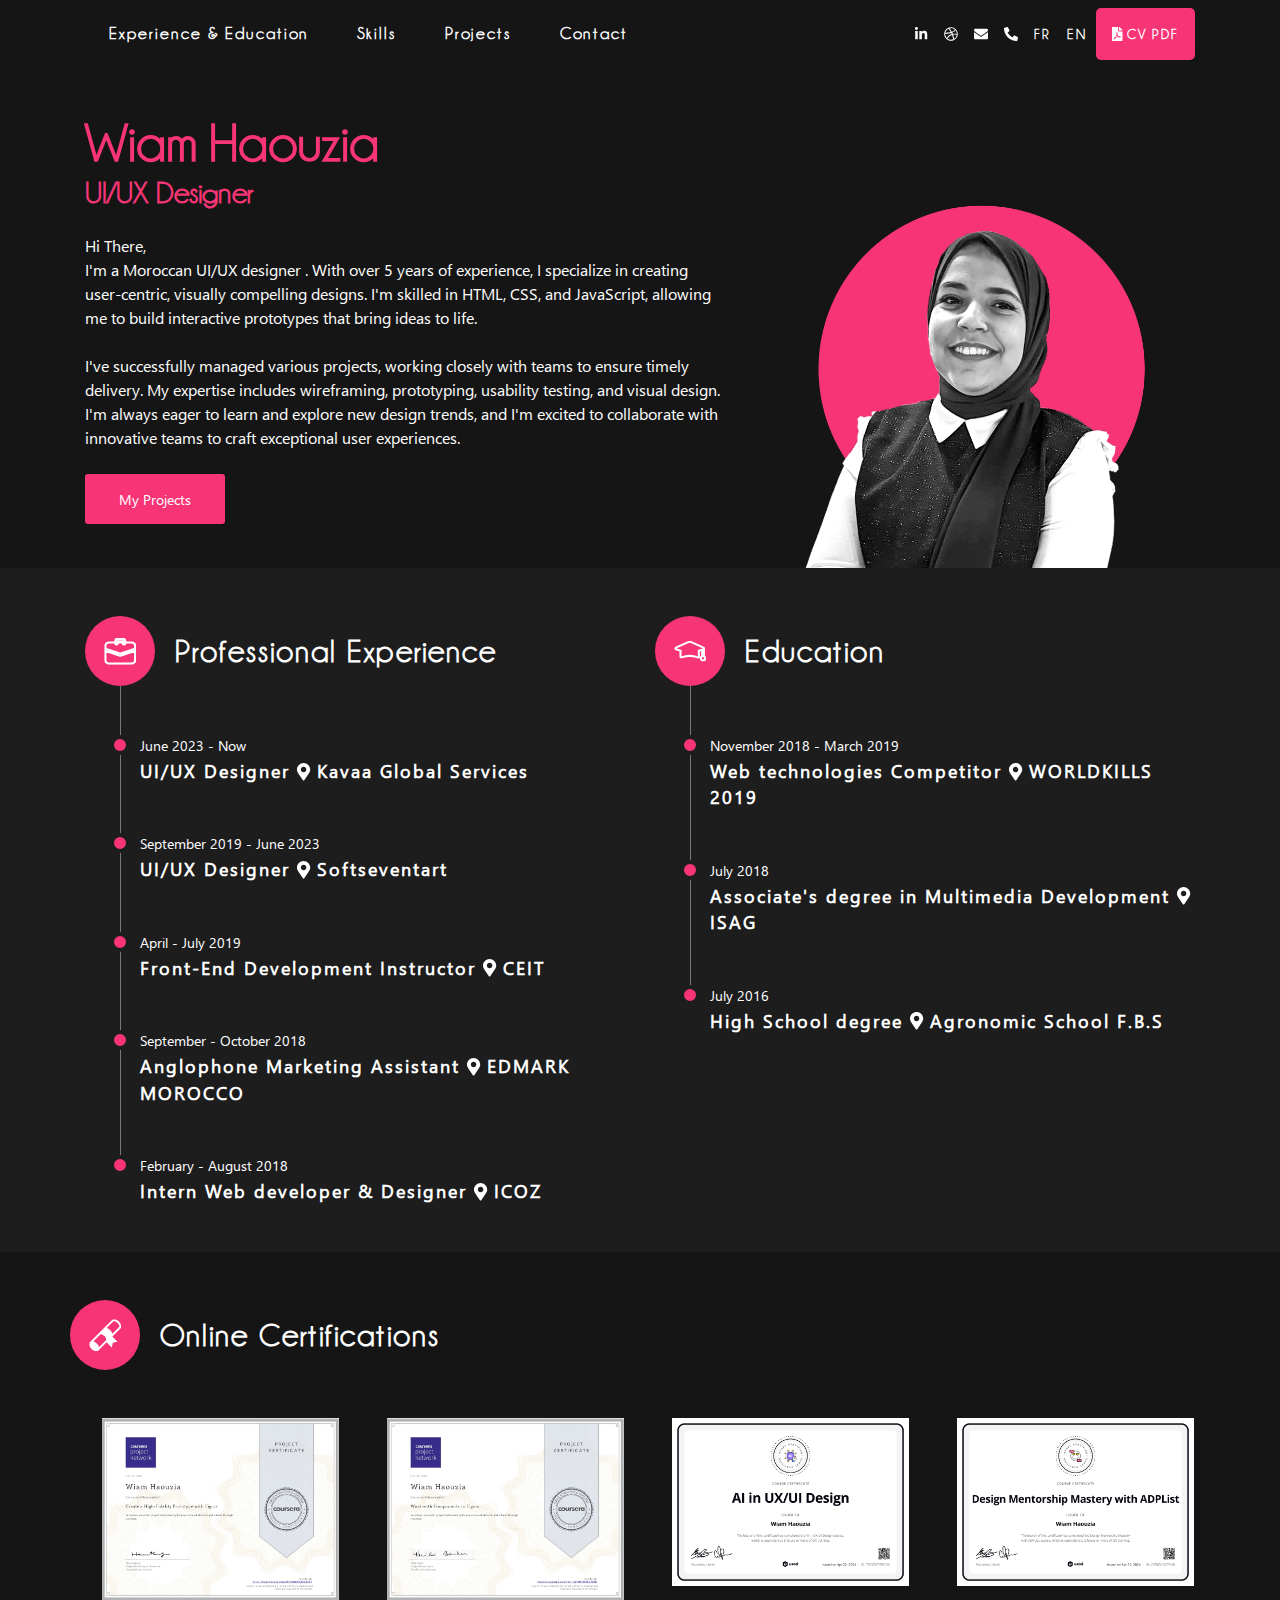
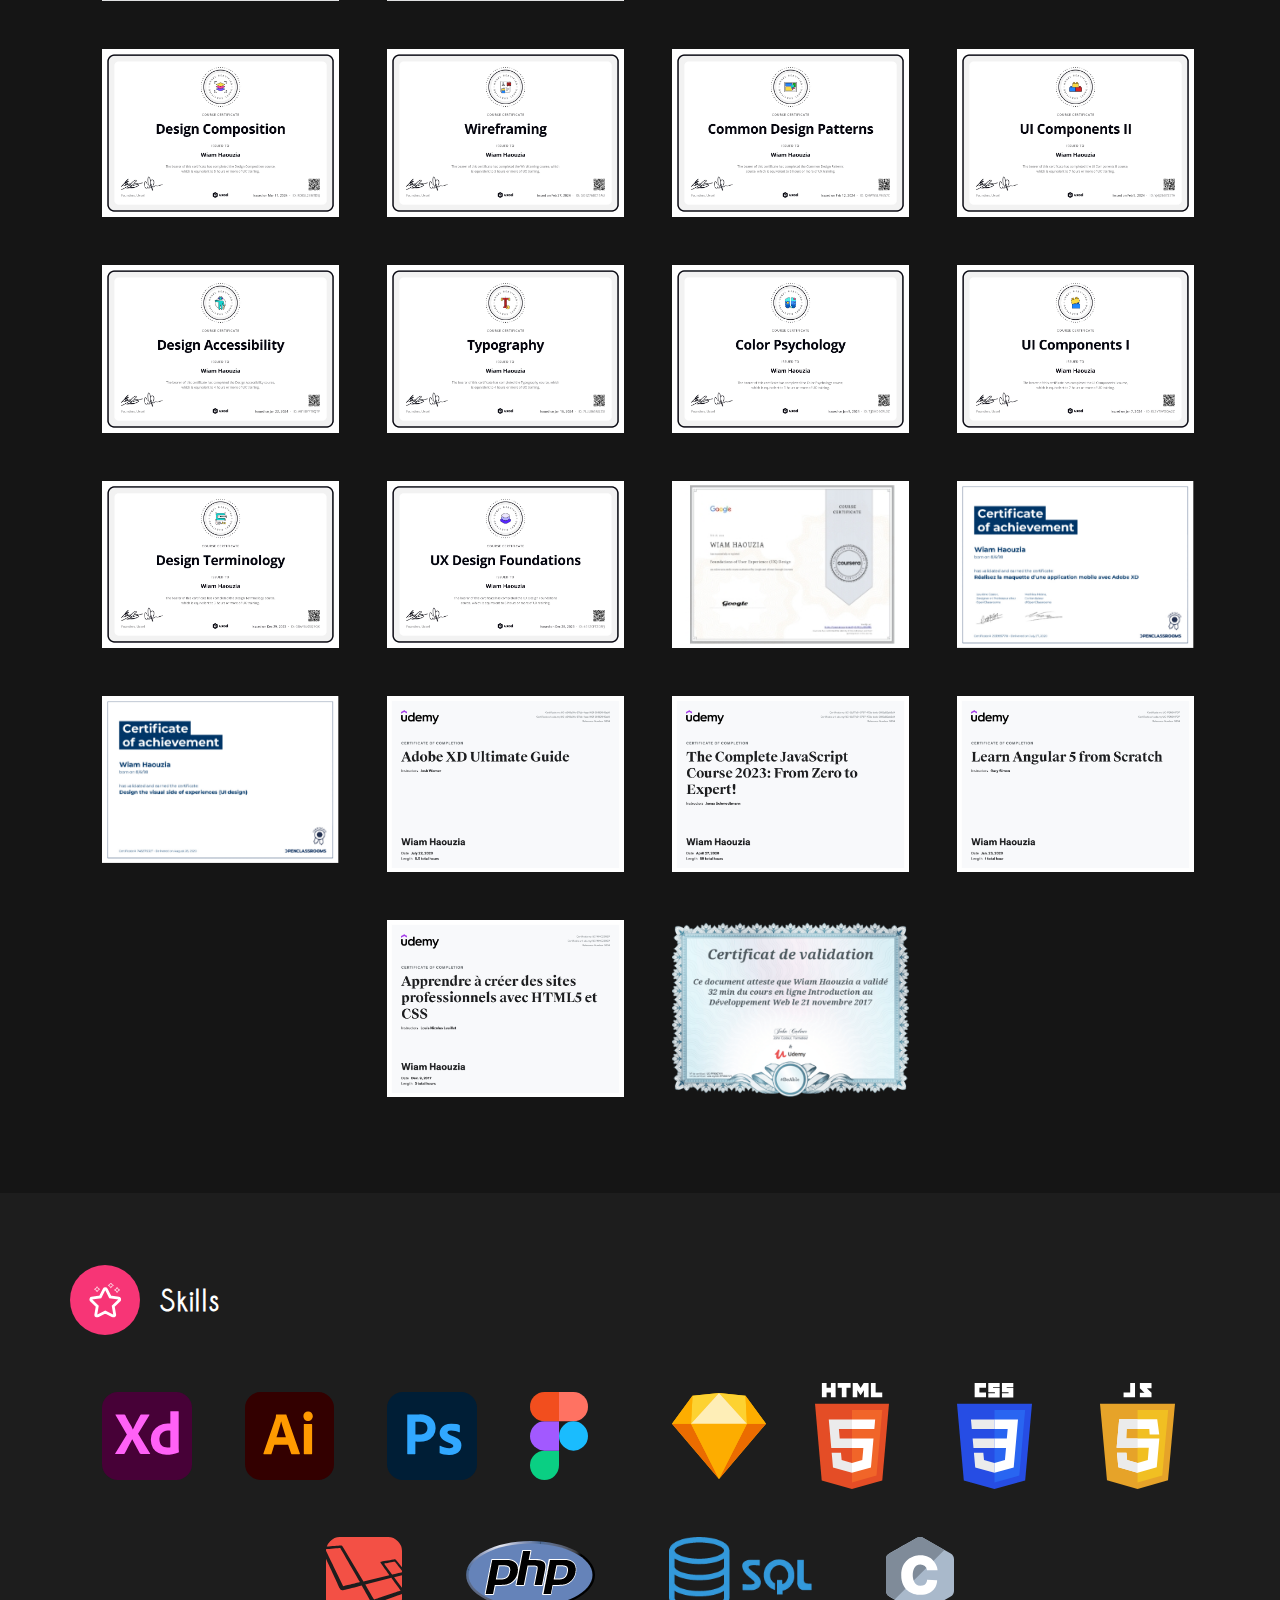
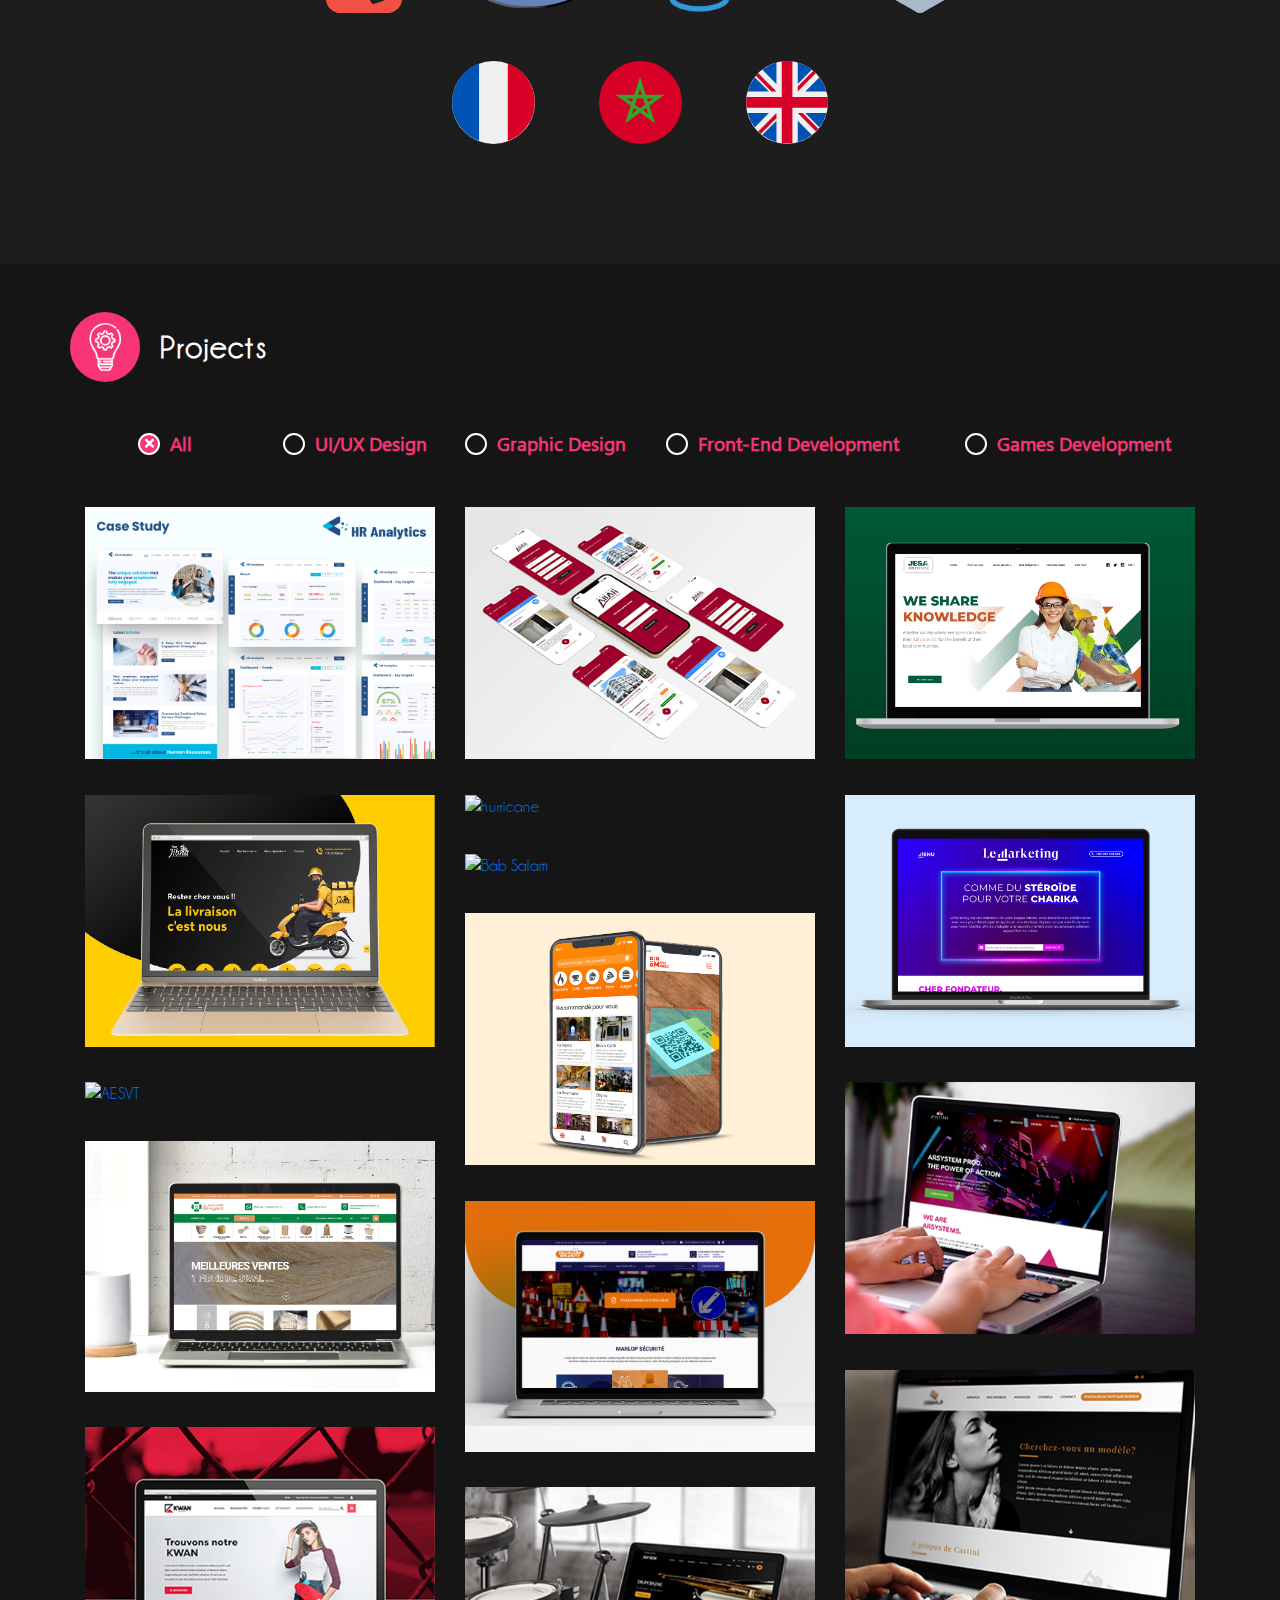
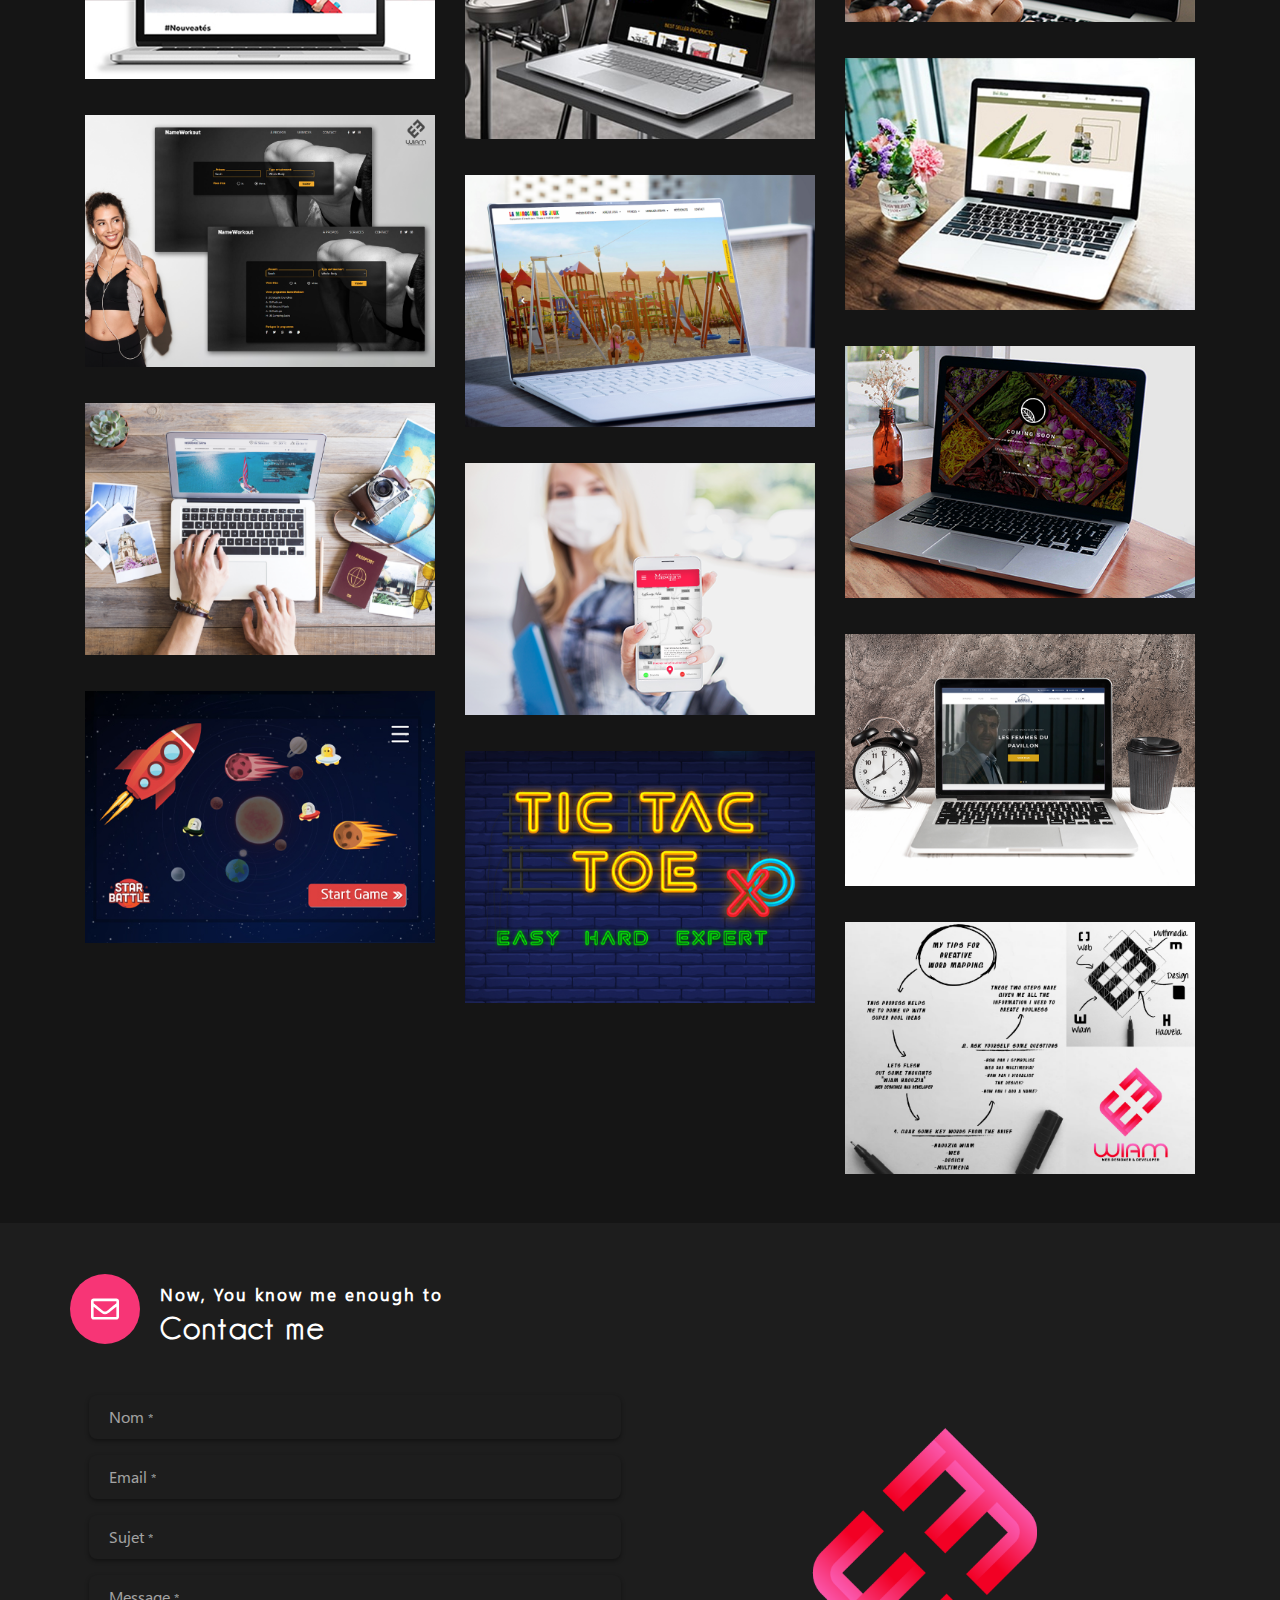
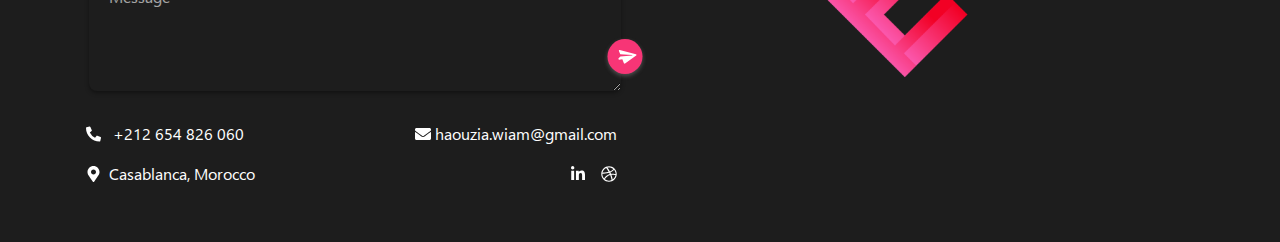
==== commit 33431da1: "?" ====
--- a/index.html
+++ b/index.html
@@ -193,6 +193,19 @@
                     <div class="-title h2 col px-0 lax" data-lax-preset="fadeInOut" data-lkey="t_online_certifications">Online Certifications</div>
                 </div> 
                 <div class="row justify-content-center" data-popup="gallery">
+                    
+                    <div class="col-md-3 px-md-4 px-3 mb-5 lax" data-lax-preset="zoomInOut fadeInOut">
+                        <a href="assets/img/certifications/Coursera 0VBWAXDZ6U5T-min.jpg"  data-popup="gallery-item">
+                            <img class="img-fluid mx-md-2" src="./assets/img/certifications/Coursera 0VBWAXDZ6U5T-min.jpg" alt="Coursera - Create a High-Fidelity Prototype with Figma">
+                        </a>
+                    </div>
+                    
+                    <div class="col-md-3 px-md-4 px-3 mb-5 lax" data-lax-preset="zoomInOut fadeInOut">
+                        <a href="assets/img/certifications/Coursera PGH7WHELHIBH-min.jpg"  data-popup="gallery-item">
+                            <img class="img-fluid mx-md-2" src="./assets/img/certifications/Coursera PGH7WHELHIBH-min.jpg" alt="Coursera - Work with Components in Figma">
+                        </a>
+                    </div>
+
                     <div class="col-md-3 px-md-4 px-3 mb-5 lax" data-lax-preset="zoomInOut fadeInOut">
                         <a href="assets/img/certifications/AI in UX UI Design-min.jpg"  data-popup="gallery-item">
                             <img class="img-fluid mx-md-2" src="./assets/img/certifications/AI in UX UI Design-min.jpg" alt="UXCEL AI in UX UI Design-min.jpg">
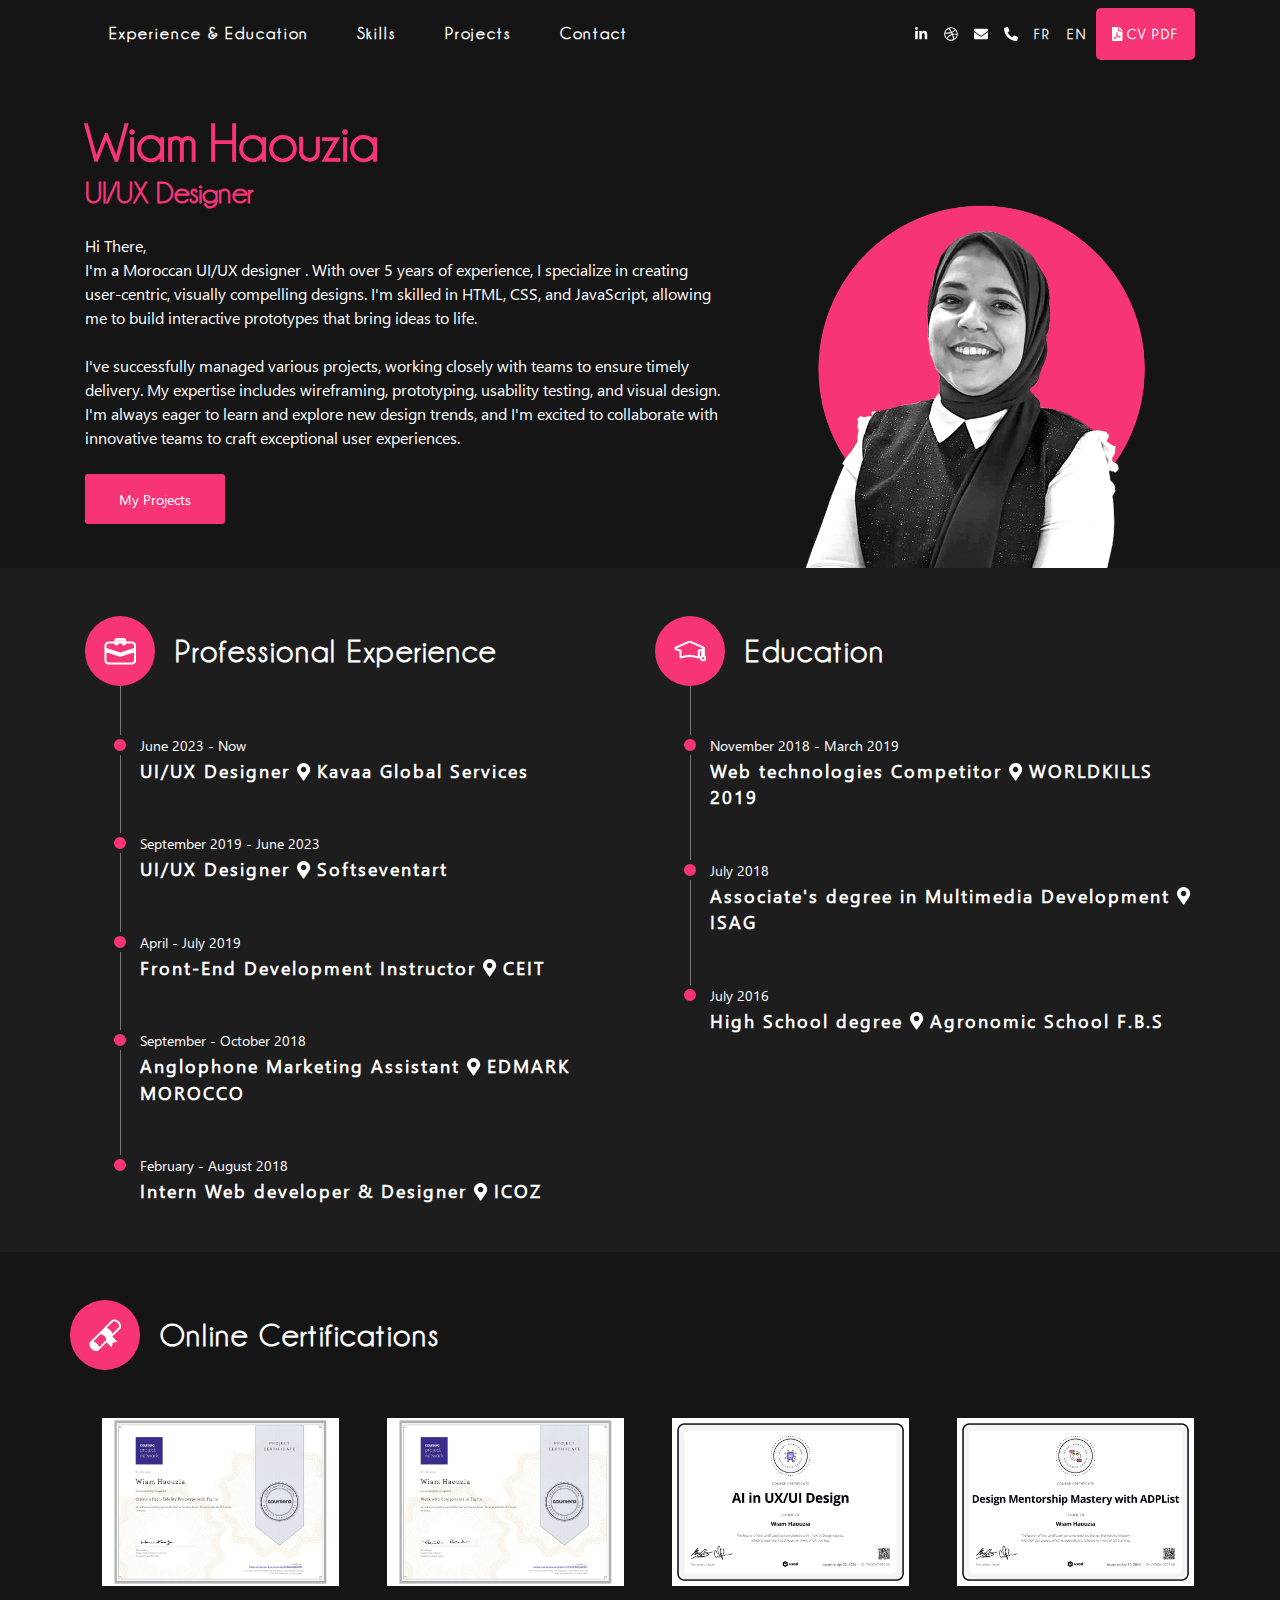
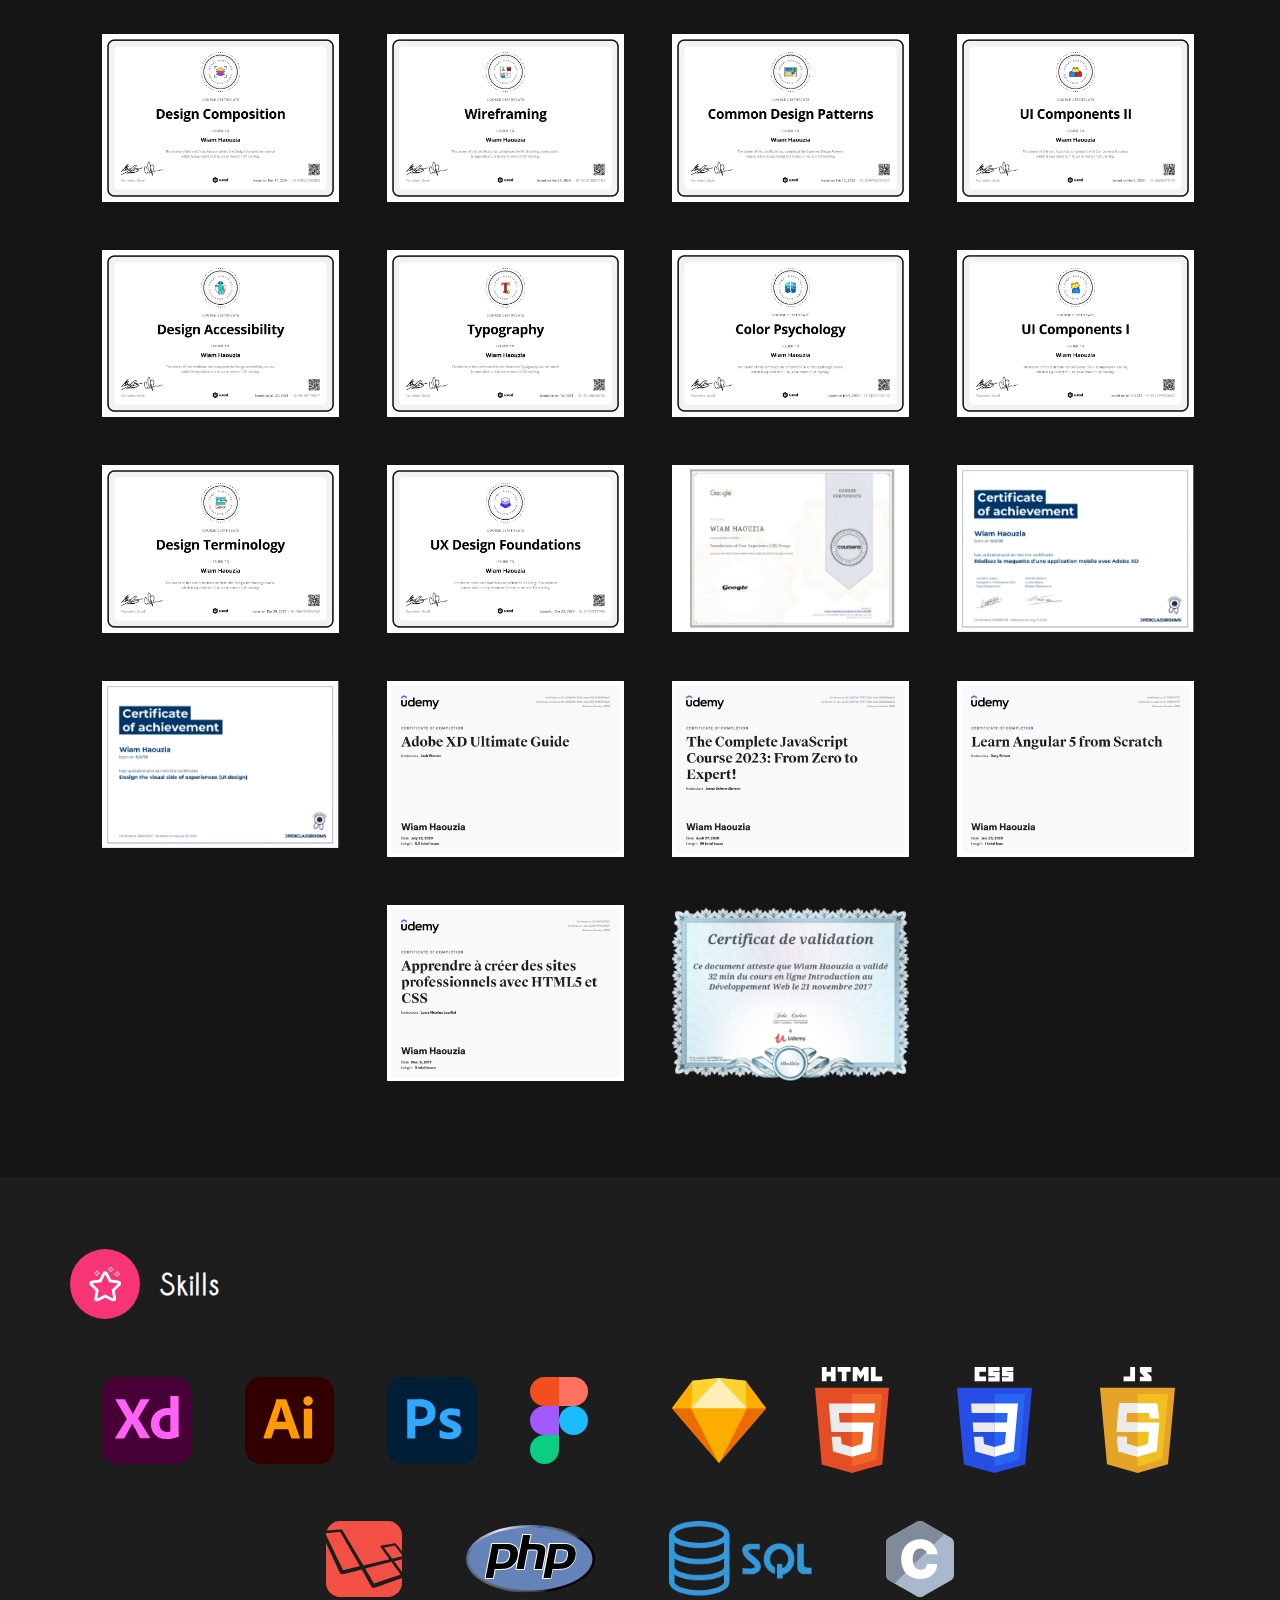
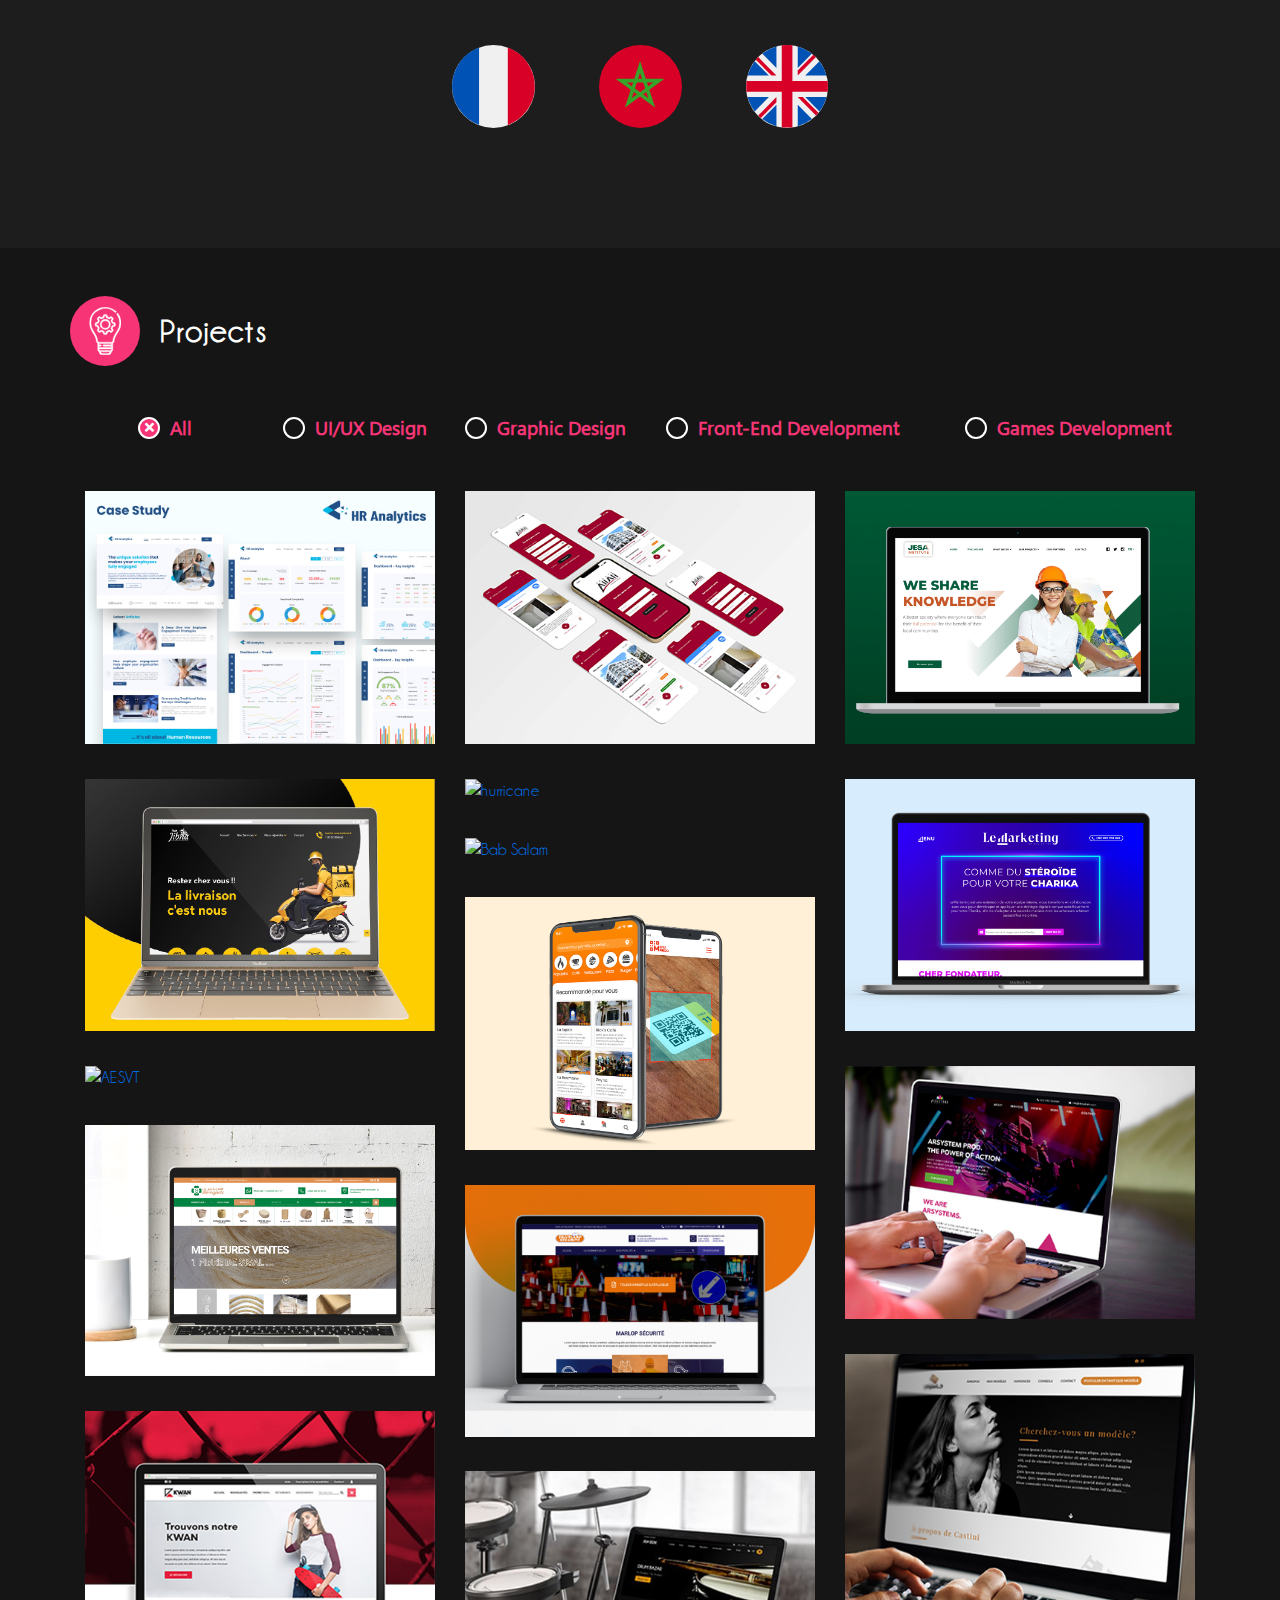
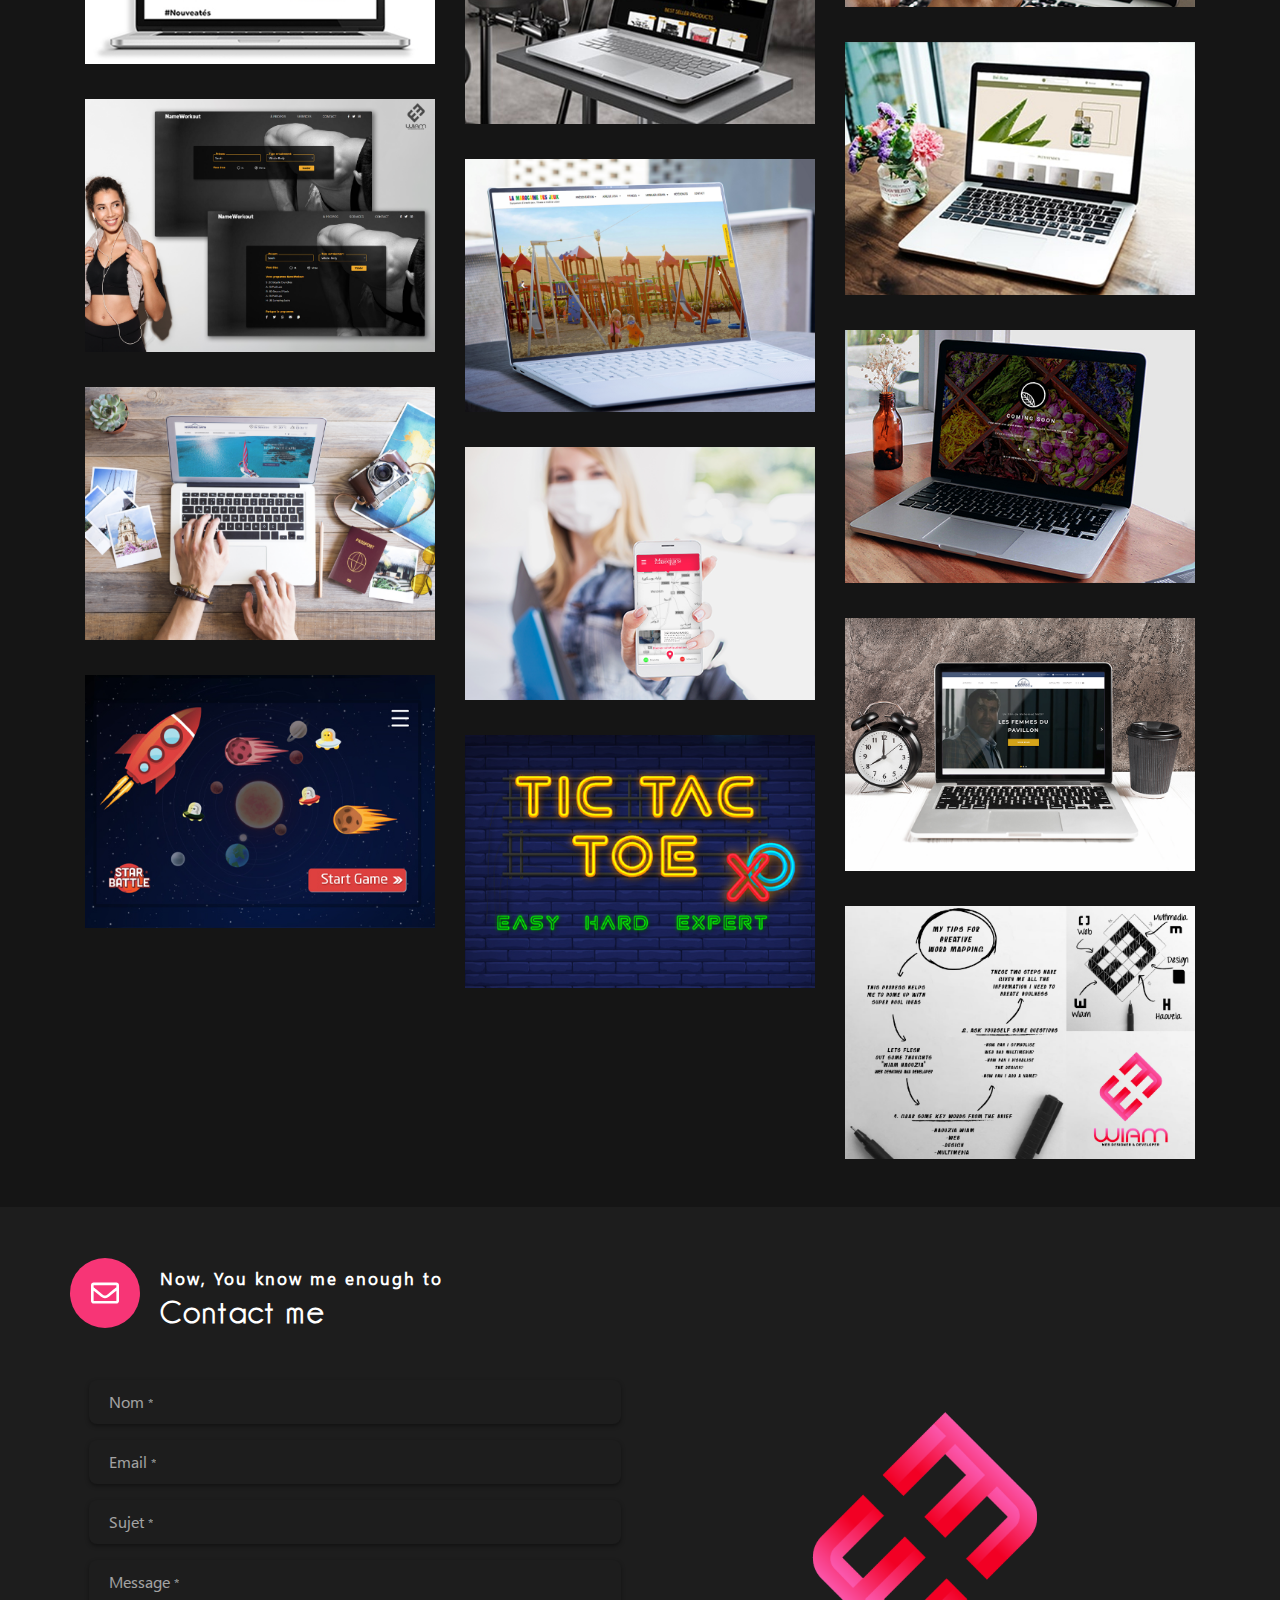
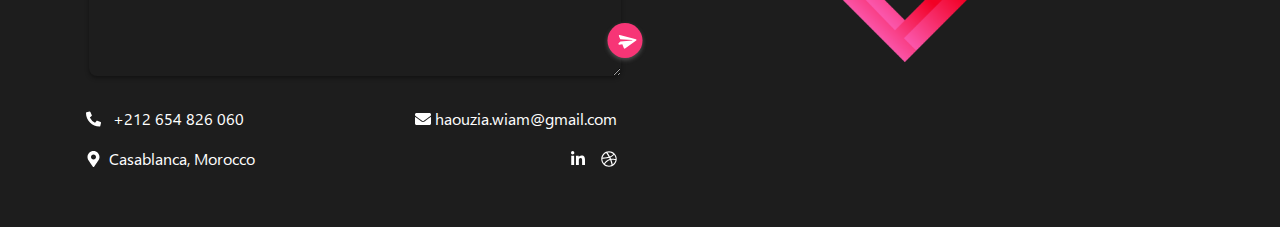
==== commit cc714453: "d" ====
--- a/index.html
+++ b/index.html
@@ -195,13 +195,13 @@
                 <div class="row justify-content-center" data-popup="gallery">
                     
                     <div class="col-md-3 px-md-4 px-3 mb-5 lax" data-lax-preset="zoomInOut fadeInOut">
-                        <a href="assets/img/certifications/Coursera 0VBWAXDZ6U5T-min.jpg"  data-popup="gallery-item">
+                        <a href="assets/img/certifications/Coursera 0VBWAXDZ6U5T.jpg"  data-popup="gallery-item">
                             <img class="img-fluid mx-md-2" src="./assets/img/certifications/Coursera 0VBWAXDZ6U5T-min.jpg" alt="Coursera - Create a High-Fidelity Prototype with Figma">
                         </a>
                     </div>
                     
                     <div class="col-md-3 px-md-4 px-3 mb-5 lax" data-lax-preset="zoomInOut fadeInOut">
-                        <a href="assets/img/certifications/Coursera PGH7WHELHIBH-min.jpg"  data-popup="gallery-item">
+                        <a href="assets/img/certifications/Coursera PGH7WHELHIBH.jpg"  data-popup="gallery-item">
                             <img class="img-fluid mx-md-2" src="./assets/img/certifications/Coursera PGH7WHELHIBH-min.jpg" alt="Coursera - Work with Components in Figma">
                         </a>
                     </div>
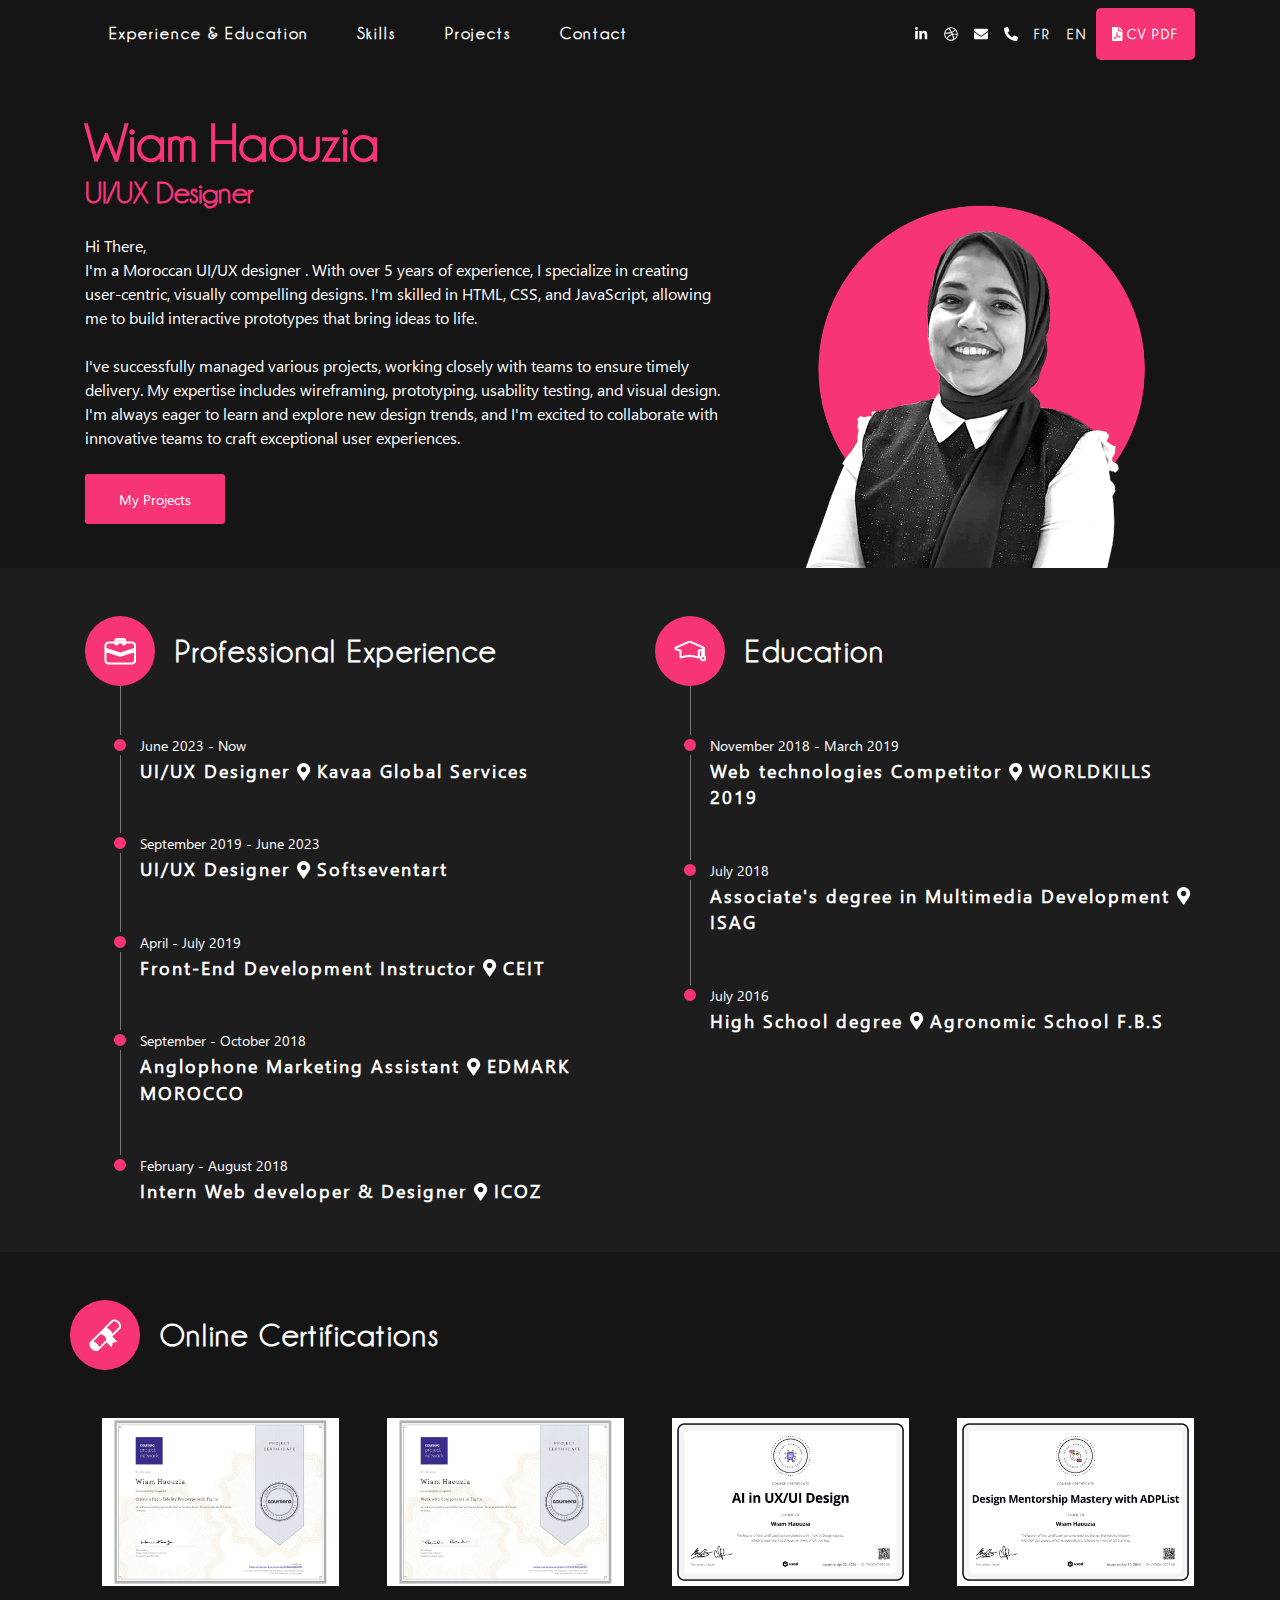
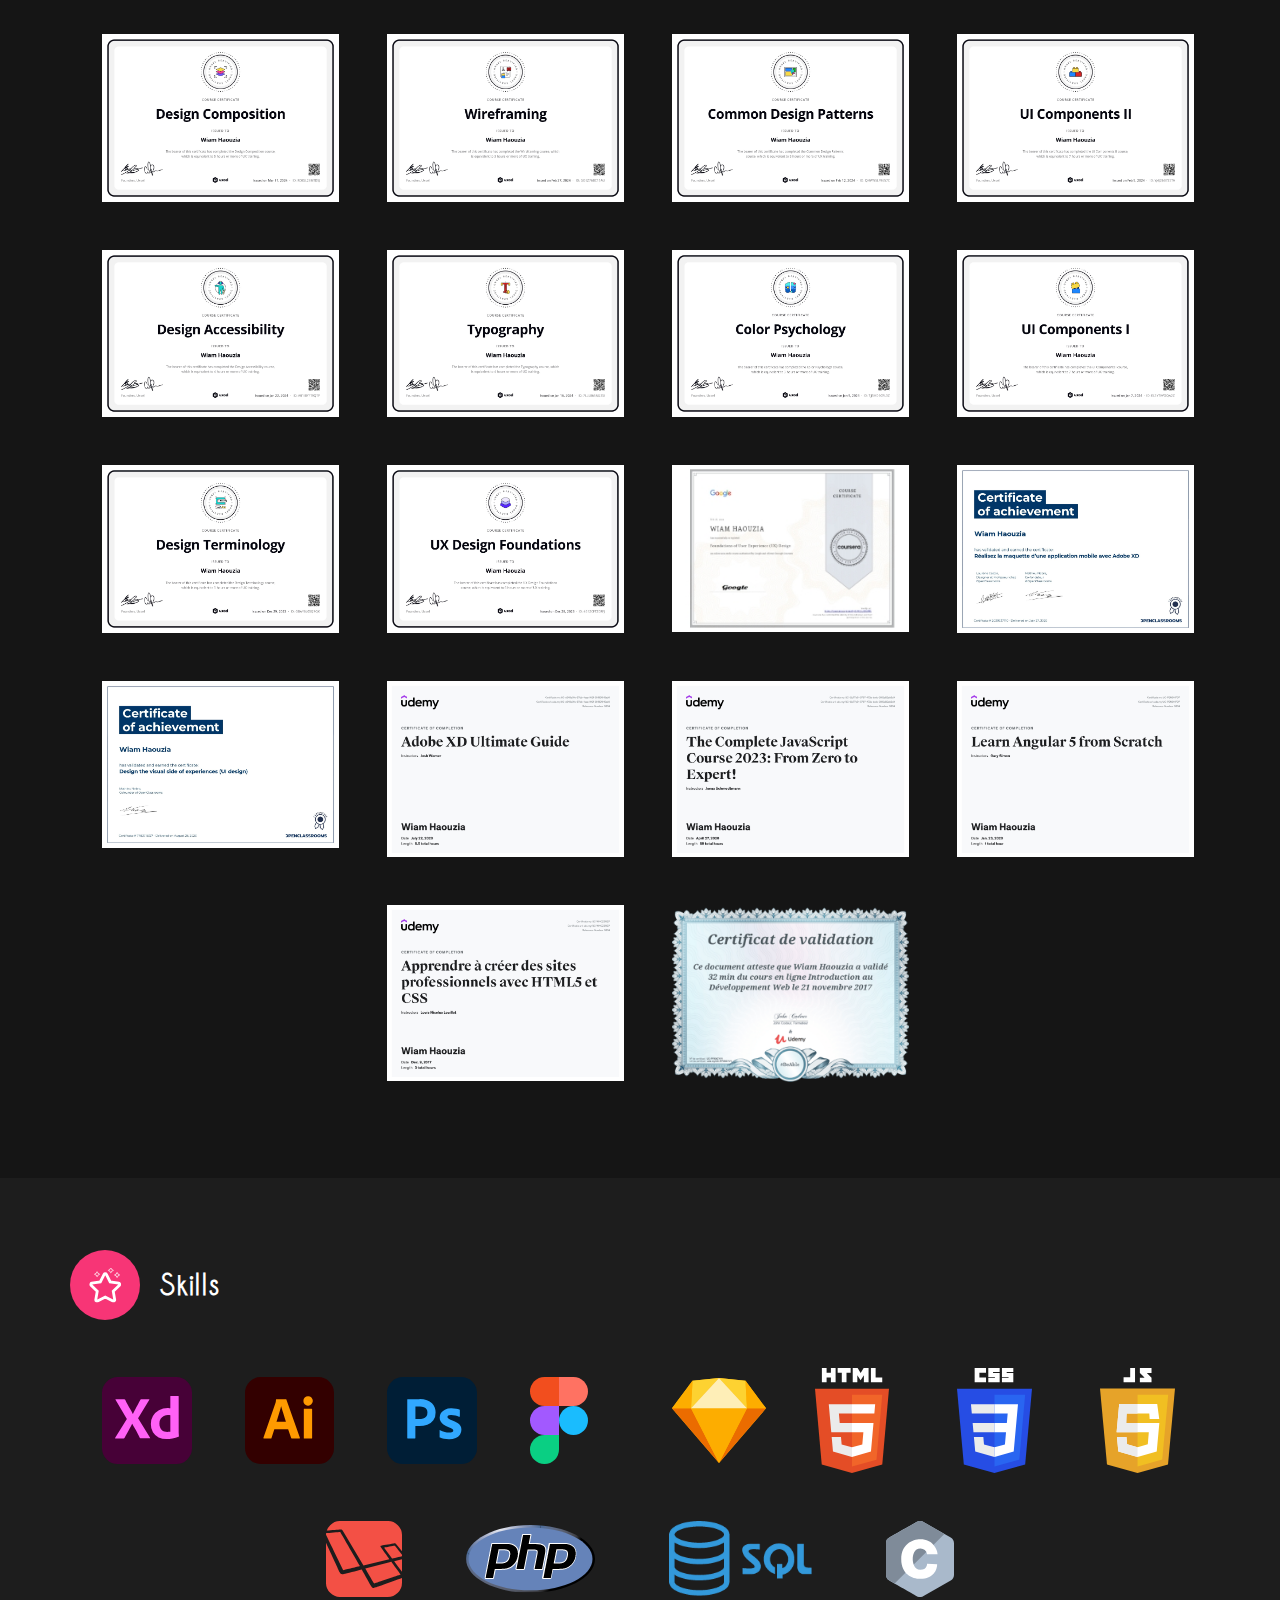
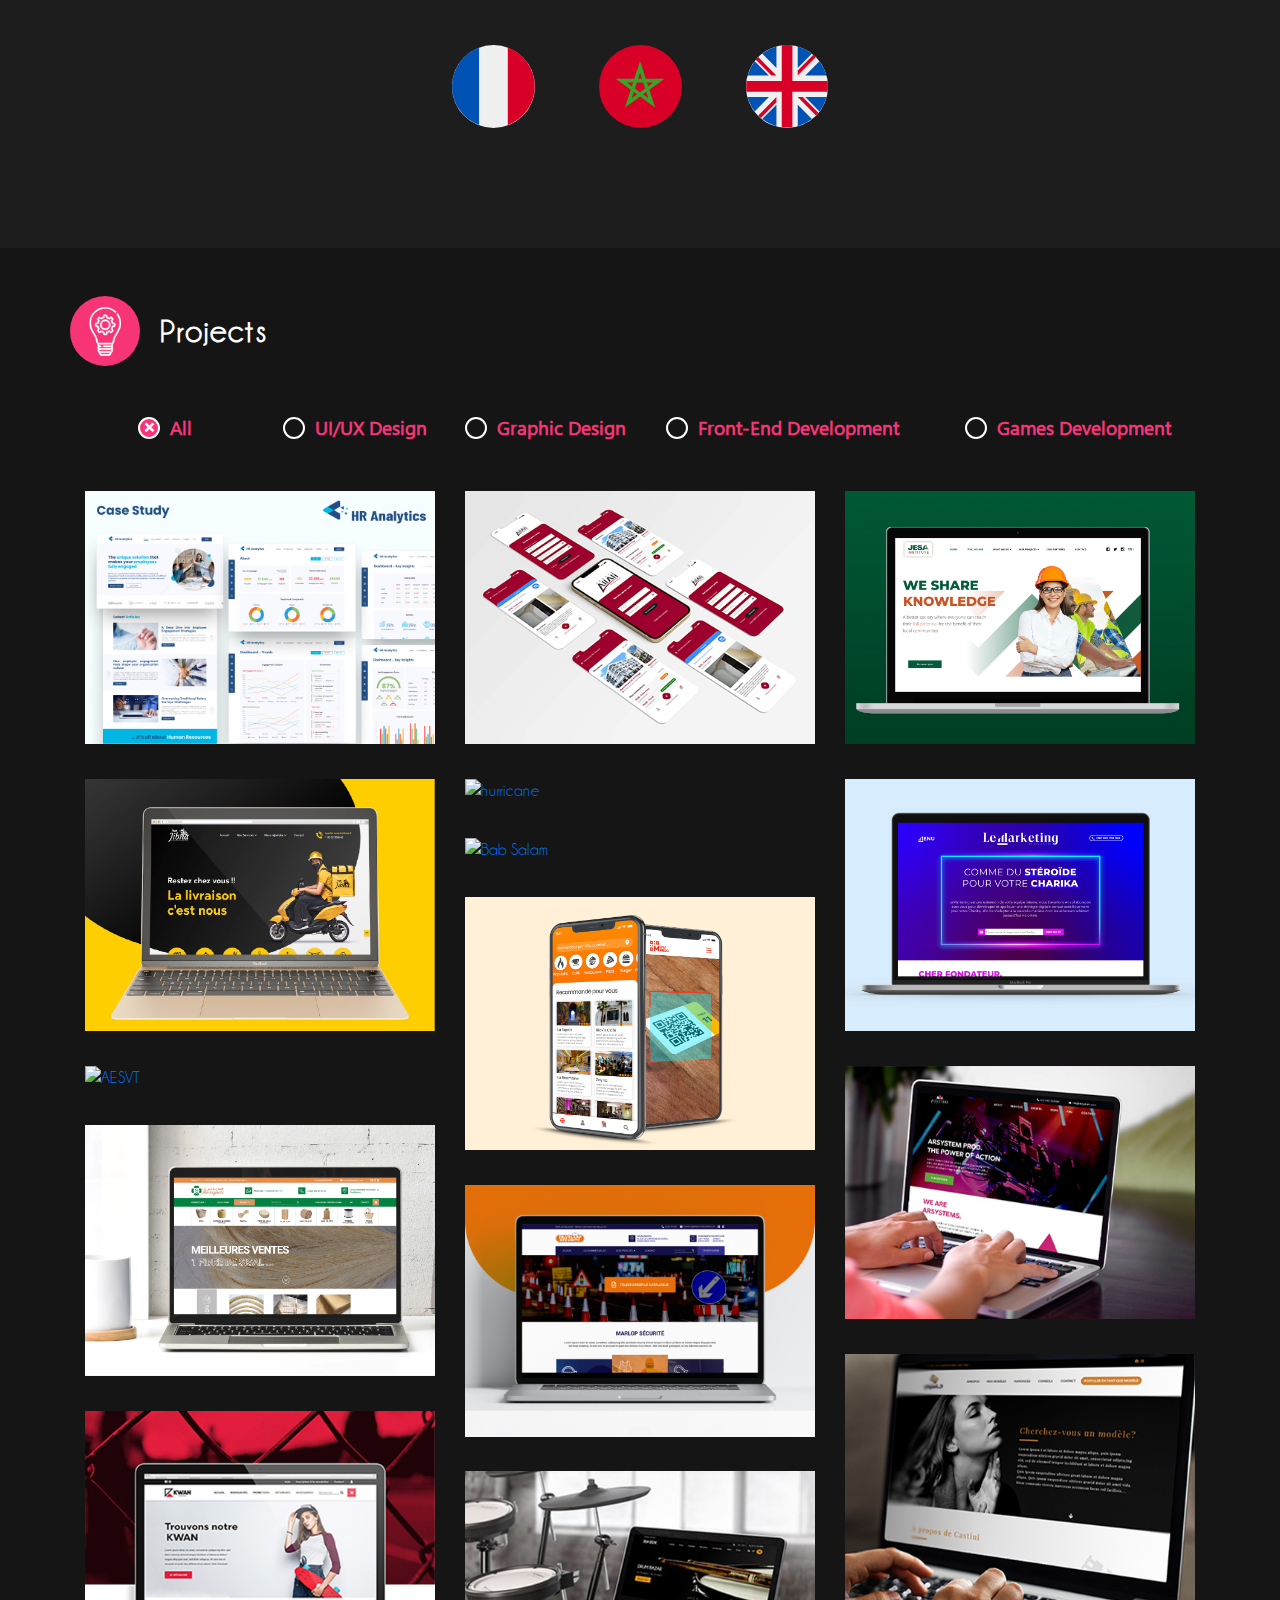
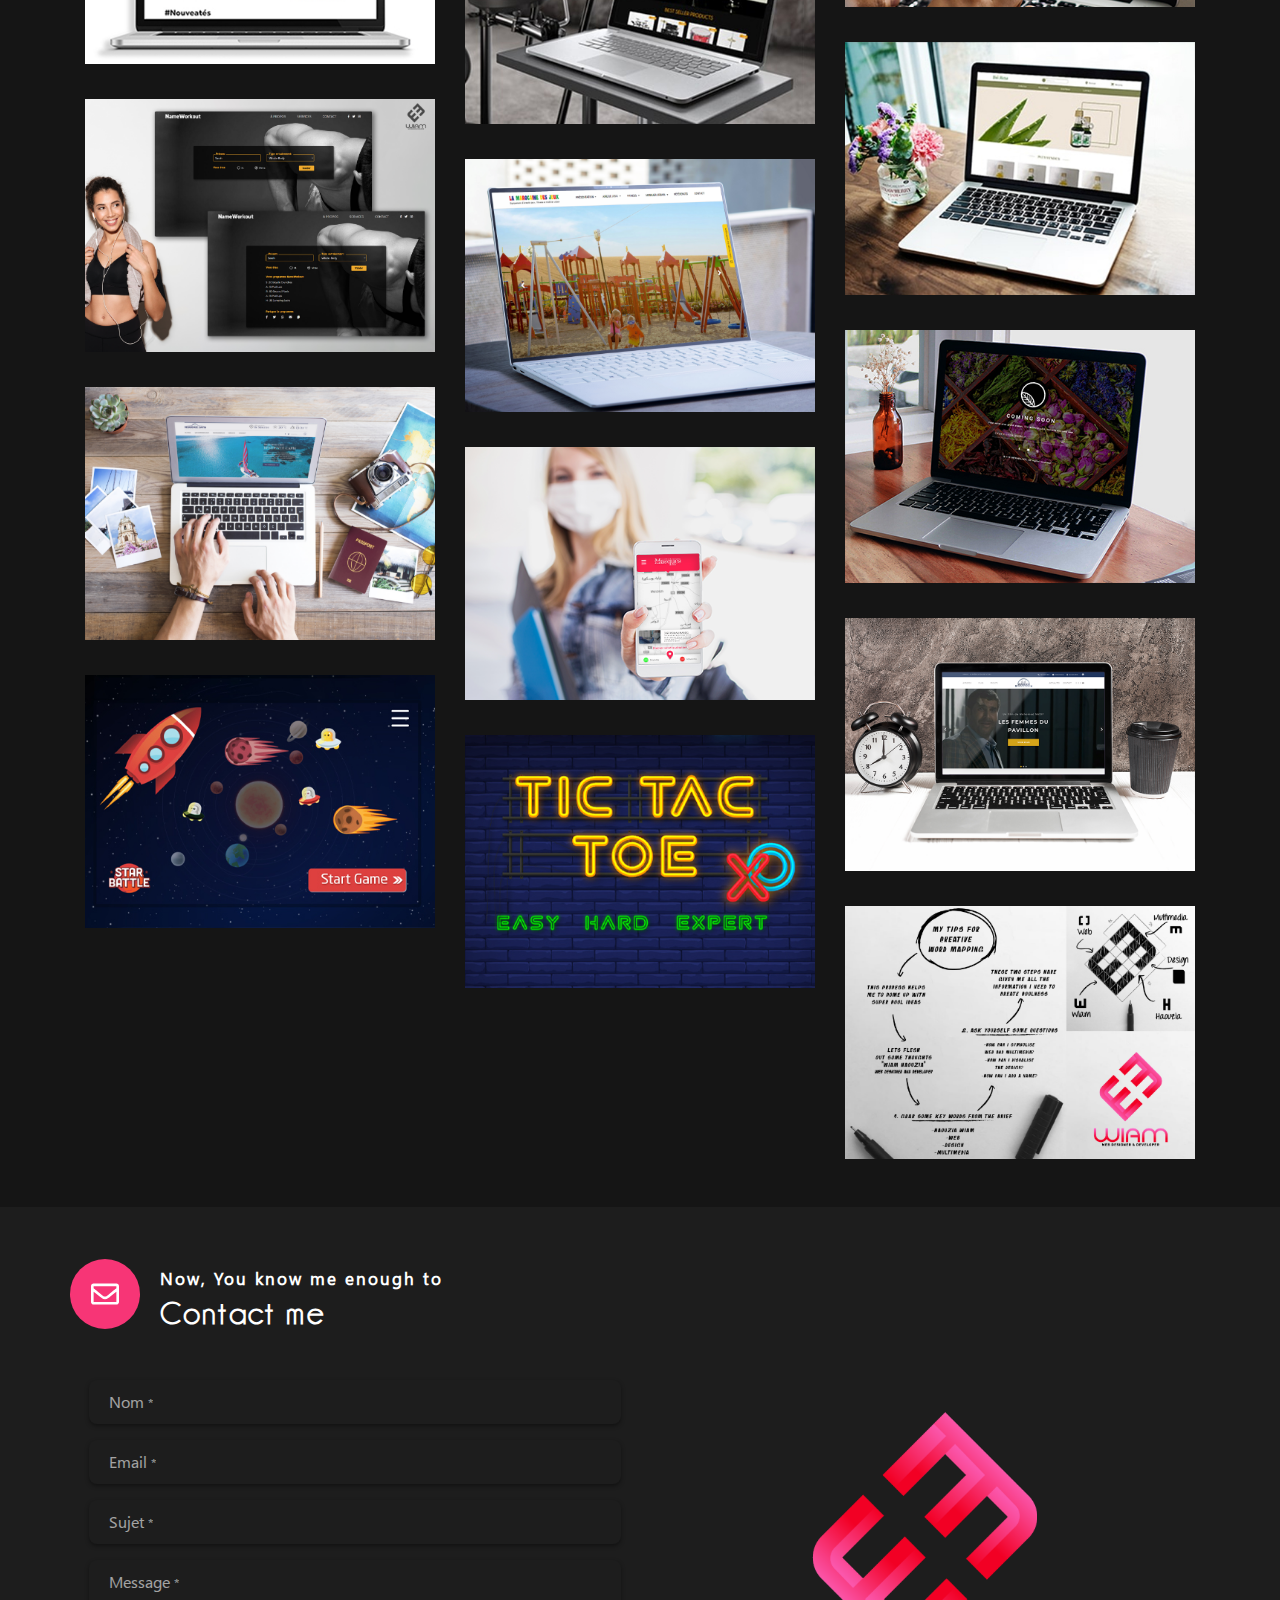
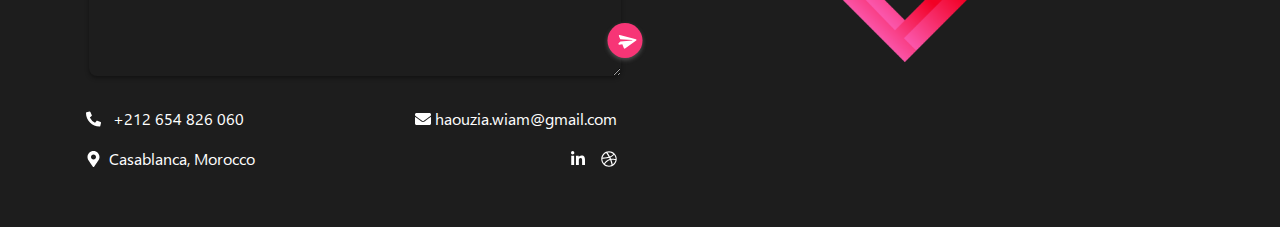
==== commit 68e25325: "d" ====
--- a/index.html
+++ b/index.html
@@ -286,14 +286,14 @@
                     </div>
 
                     <div class="col-md-3 px-md-4 px-3 mb-5 lax" data-lax-preset="zoomInOut fadeInOut">
-                        <a href="assets/img/certifications/Openclassrooms-Maquette-mobile-Xd@2x.png"  data-popup="gallery-item">
-                            <img class="img-fluid mx-md-2" src="./assets/img/certifications/Openclassrooms-Maquette-mobile-Xd.png" alt="Openclassrooms-Maquette-mobile-Xd">
-                        </a>
-                    </div>
-                    
-                    <div class="col-md-3 px-md-4 px-3 mb-5 lax" data-lax-preset="zoomInOut fadeInOut">
-                        <a href="assets/img/certifications/Openclassrooms-UI-design@2x.png"  data-popup="gallery-item">
-                            <img class="img-fluid mx-md-2" src="./assets/img/certifications/Openclassrooms-UI-design.png" alt="Openclassrooms-UI-design">
+                        <a href="assets/img/certifications/Openclassrooms-Maquette-mobile-Xd.jpg"  data-popup="gallery-item">
+                            <img class="img-fluid mx-md-2" src="./assets/img/certifications/Openclassrooms-Maquette-mobile-Xd.jpg" alt="Openclassrooms-Maquette-mobile-Xd">
+                        </a>
+                    </div>
+                    
+                    <div class="col-md-3 px-md-4 px-3 mb-5 lax" data-lax-preset="zoomInOut fadeInOut">
+                        <a href="assets/img/certifications/Openclassrooms-UI-design.jpg"  data-popup="gallery-item">
+                            <img class="img-fluid mx-md-2" src="./assets/img/certifications/Openclassrooms-UI-design.jpg" alt="Openclassrooms-UI-design">
                         </a>
                     </div>
                     
